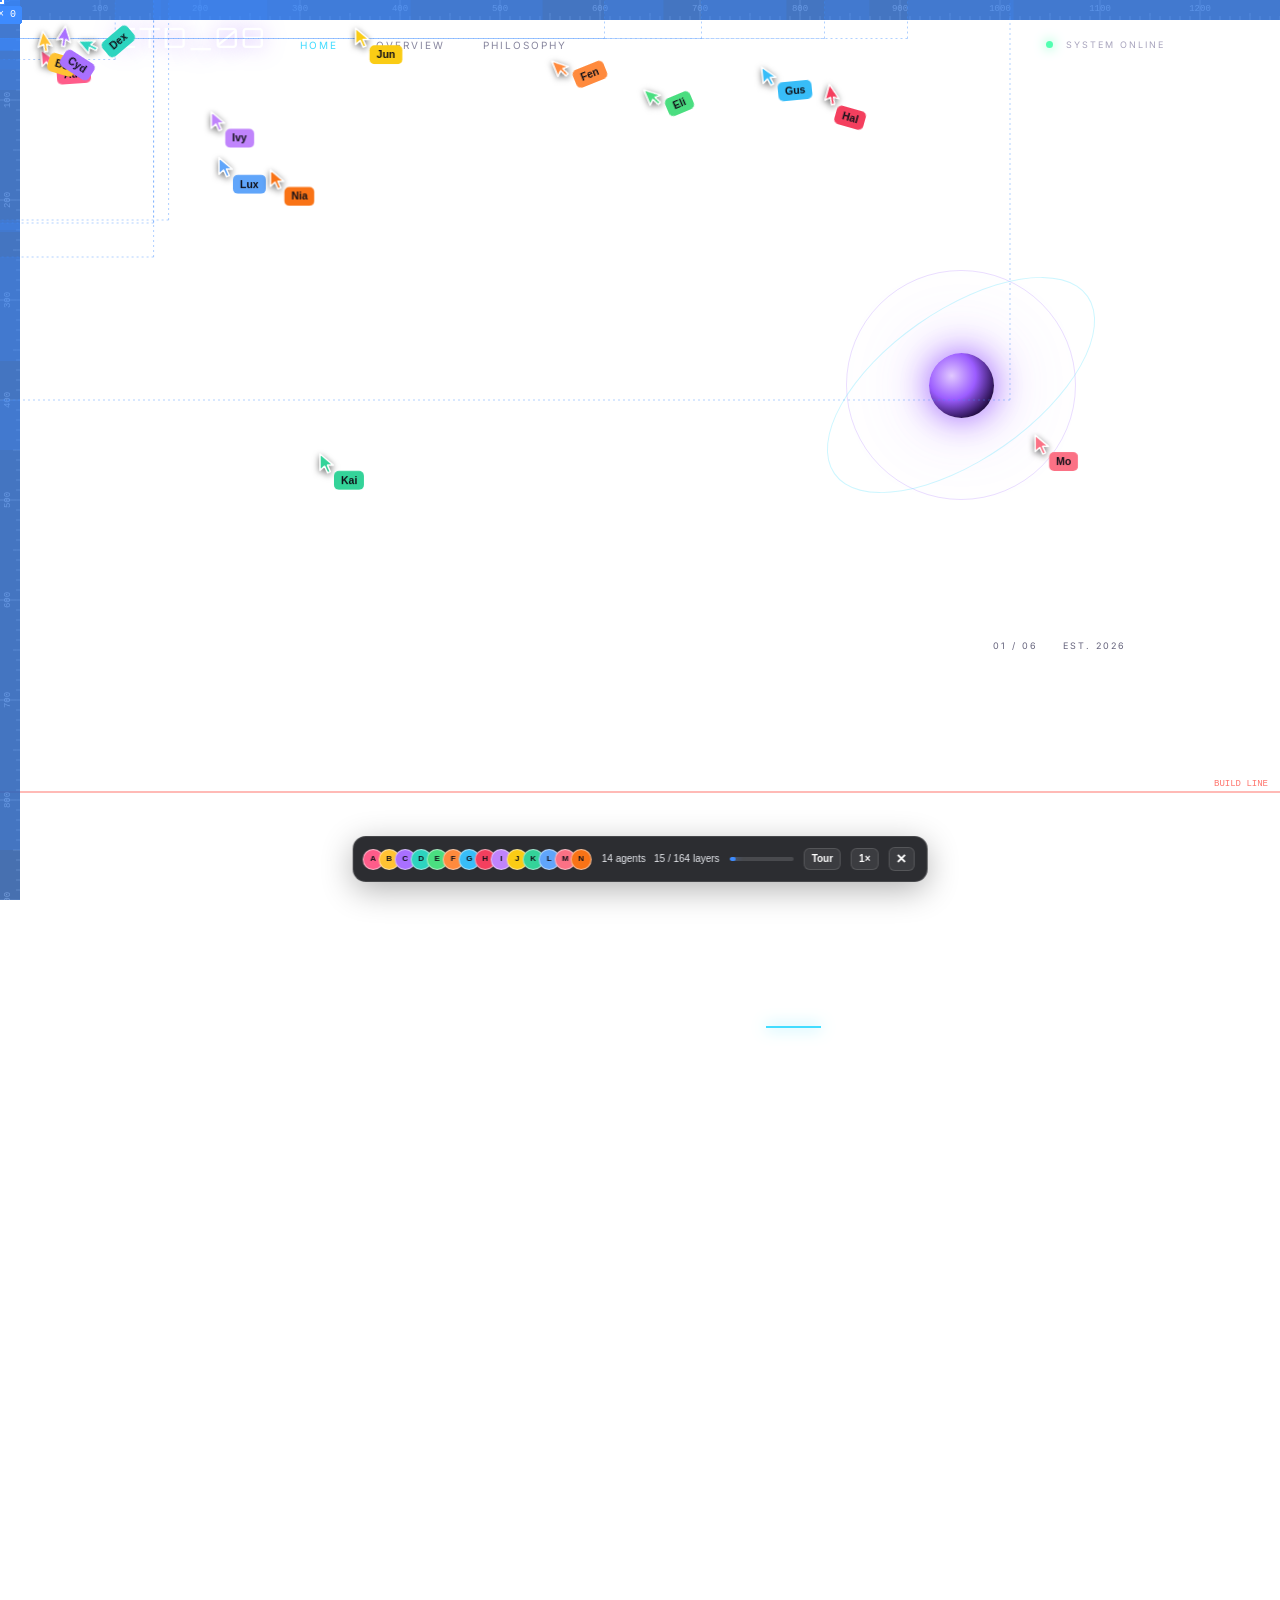
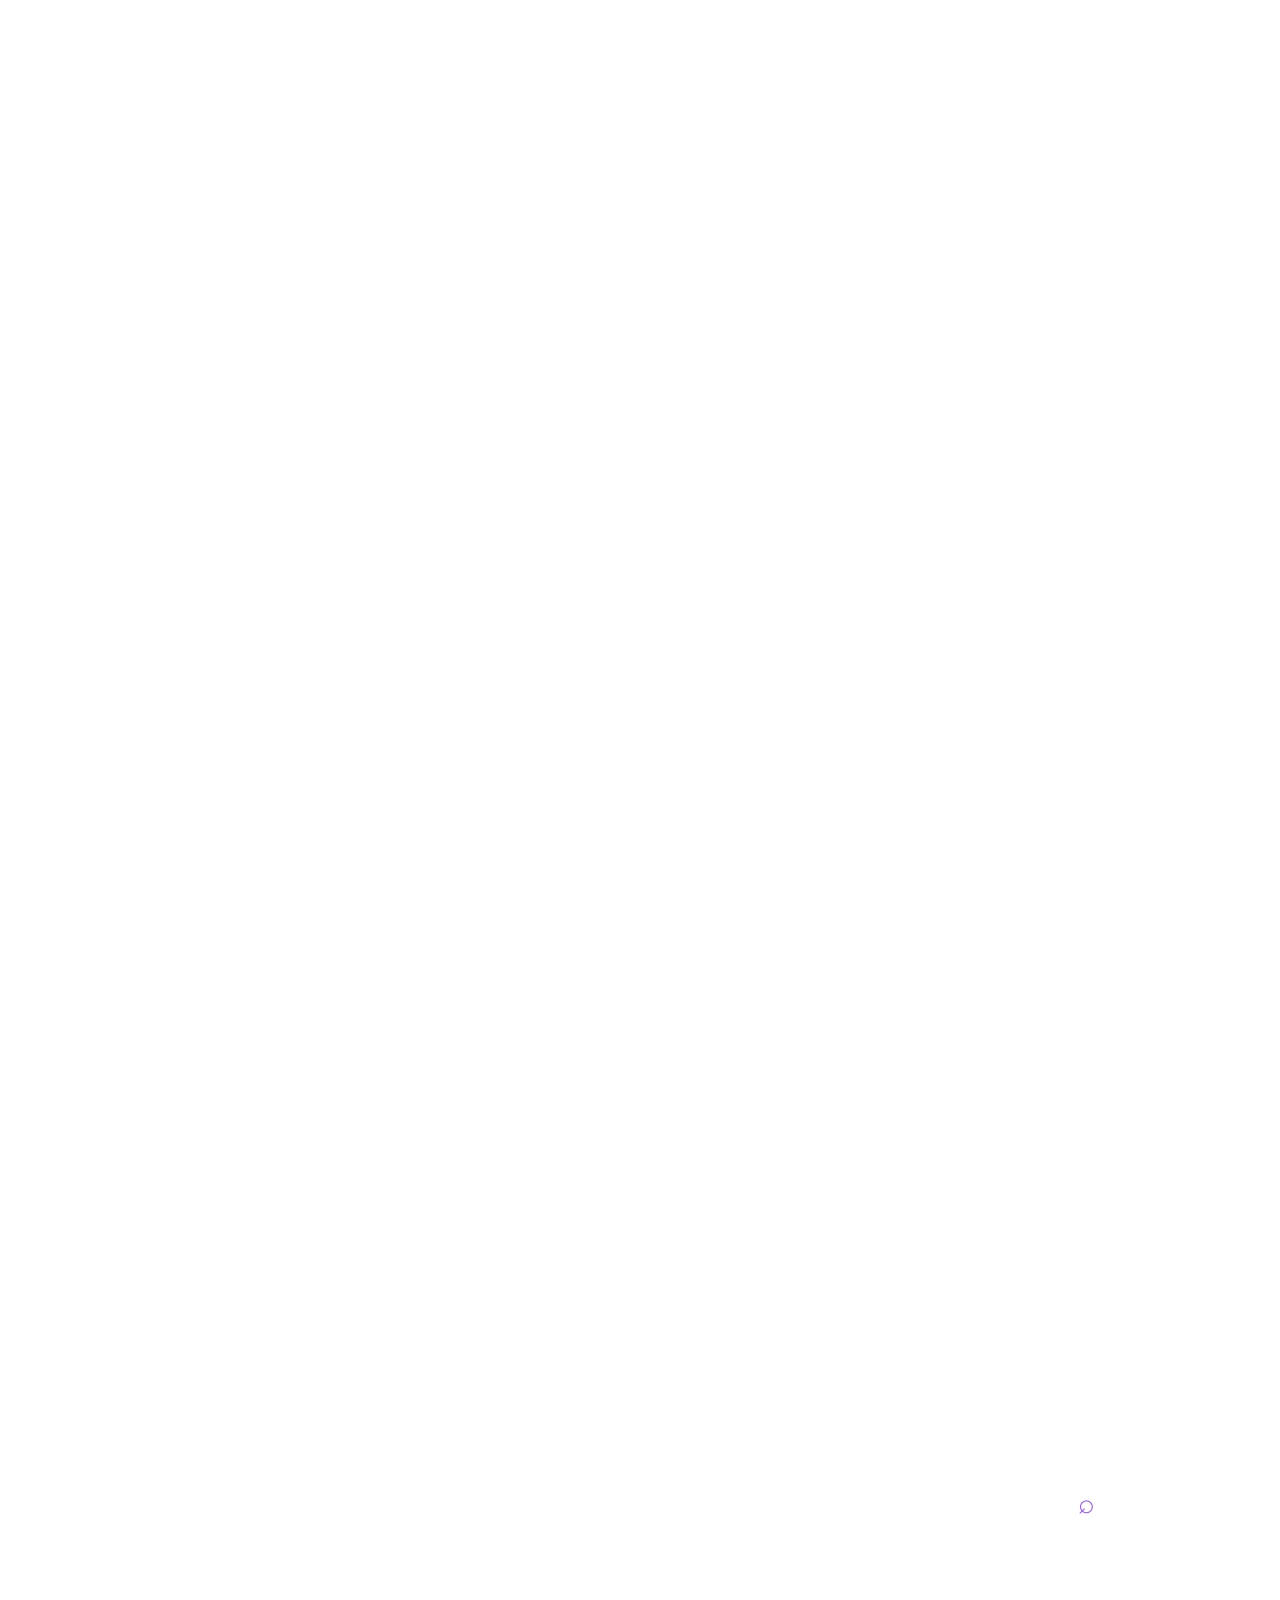
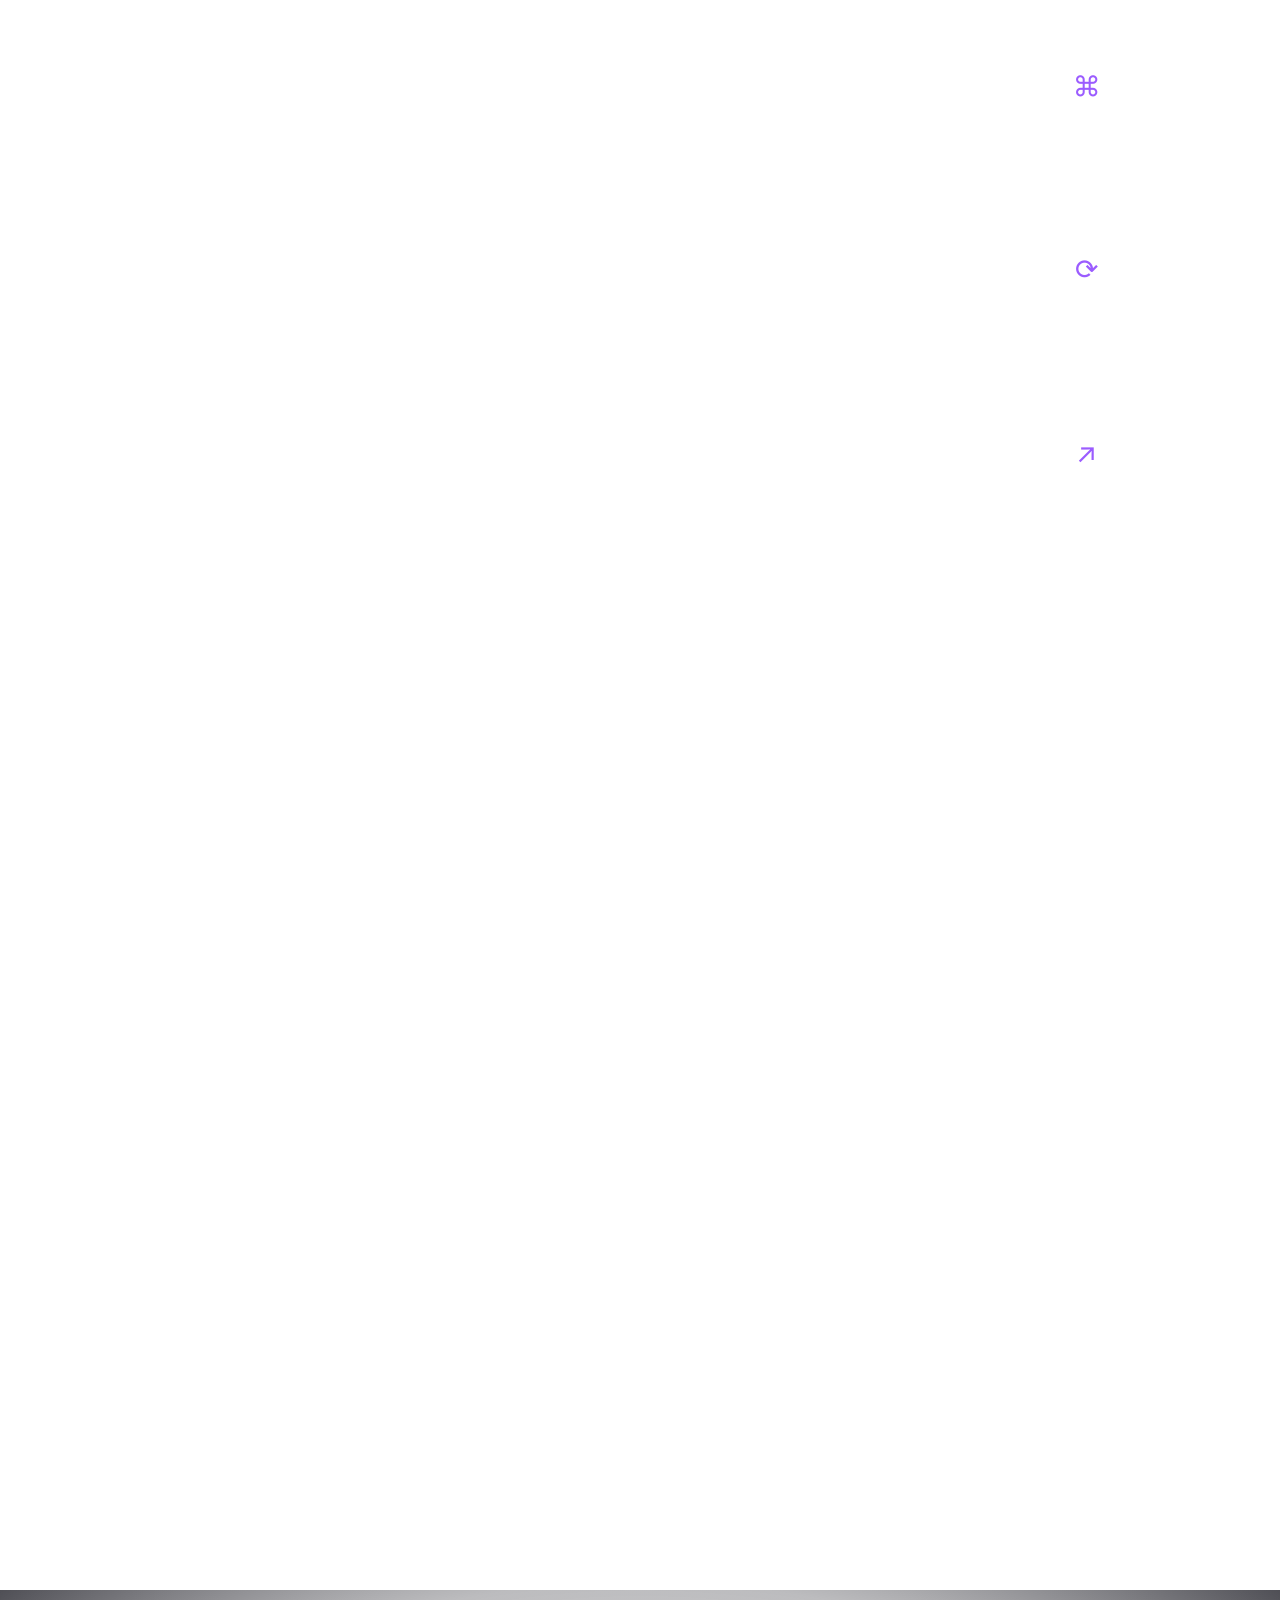
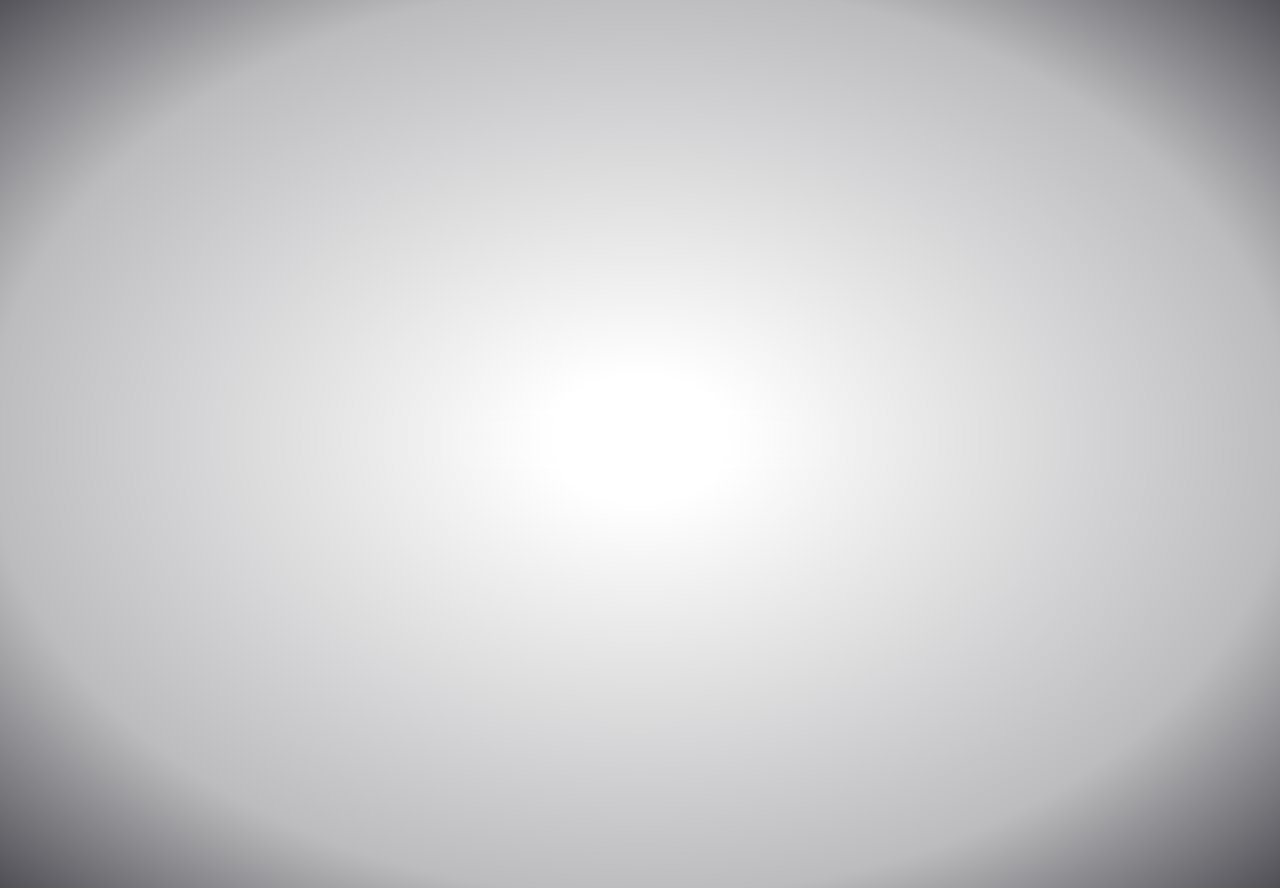
==== Website Link Hub - Desktop version/index.html @ cbf15668 "Add automatic mobile and desktop hub routing" ====
<!DOCTYPE html>
<html lang="en">
<head>
    <meta charset="UTF-8">
    <meta name="viewport" content="width=device-width, initial-scale=1.0">
    <meta name="theme-color" content="#070710">

    <title>ETD_08 | Digital Interface</title>

    <link rel="stylesheet" href="style.css">
</head>

<body>

  <script src="swarm-rebuild.js"
        data-agents="14"
        data-speed="1"
        data-line="0.88"
        data-bg="#000000"
        data-accent="#3D8BFF"></script>

    <!-- BACKGROUND -->
    <div class="grid-bg"></div>
    <div class="ambient ambient-one"></div>
    <div class="ambient ambient-two"></div>
    <div class="scanline"></div>

    <!-- NAVIGATION -->
    <header class="navbar">

        <div class="brand">
            <span class="brand-logo">ETD_08</span>
            <span class="brand-sub">DIGITAL INTERFACE</span>
        </div>

        <nav>
            <a href="#home" class="nav-link active">HOME</a>
            <a href="#overview" class="nav-link">OVERVIEW</a>
            <a href="#philosophy" class="nav-link">PHILOSOPHY</a>
            <a href="#process" class="nav-link">PROCESS</a>
            <a href="#collection" class="nav-link">COLLECTION</a>
            <a href="#about" class="nav-link">ABOUT</a>
            <a href="#older-version" class="nav-link"><font color="#9E72FF"><u>OLDER VERSION</u></font></a>
        </nav>

        <div class="system-status">
            <span class="status-dot"></span>
            SYSTEM ONLINE
        </div>

    </header>


    <!-- MAIN -->
    <main>

        <!-- HERO -->
        <section class="hero" id="home">

            <div class="hero-tag">
                <span class="small-dot"></span>
                PERSONAL DIGITAL ECOSYSTEM
            </div>

            <h1>
                BEYOND<br>
                <span>THE ORDINARY.</span>
            </h1>

            <p>
                A collection of digital creations, experiments
                and experiences — all in one place.
            </p>

            <a href="#collection" class="explore-btn">
                EXPLORE COLLECTION
                <span>↗</span>
            </a>

            <div class="hero-index">
                <span>01 / 06</span>
                <span>EST. 2026</span>
            </div>

            <div class="hero-decoration">
                <div class="orbit orbit-one"></div>
                <div class="orbit orbit-two"></div>
                <div class="orbit-core"></div>
            </div>

        </section>

        
<!-- =========================
     ETD_08 OVERVIEW
========================= -->

<section class="overview" id="overview">

    <div class="overview-header reveal">
        <span class="section-label">IDENTITY / 002</span>
        <h2>WHAT EXACTLY IS <span>ETD_08?</span></h2>
        <p class="overview-intro">
            Every creation begins with an idea.
            ETD_08 is where those ideas find their digital form.
        </p>
    </div>

    <div class="overview-content">

        <div class="overview-main reveal">
            <span class="content-index">01 — THE CONCEPT</span>

            <h3>NOT JUST A WEBSITE.<br>
                <span>A DIGITAL ECOSYSTEM.</span>
            </h3>

            <p>
                ETD_08 is a personal digital ecosystem built
                around creativity, technology and experimentation.
                It brings together different projects, interactive
                experiences and digital creations under one
                unified identity.
            </p>

            <p>
                From small experiments to fully developed
                applications, every project represents an idea
                explored, developed and transformed into something
                that can be experienced.
            </p>

            <p>
                Rather than being limited to a single purpose,
                ETD_08 serves as a growing space for building,
                exploring and showcasing digital work.
                It is a place where imagination meets implementation.
            </p>
        </div>

        <div class="overview-side reveal">

            <div class="overview-panel">
                <span class="panel-label">SYSTEM IDENTITY</span>
                <h3>ETD_08</h3>
                <span class="panel-subtitle">
                    PERSONAL DIGITAL ECOSYSTEM
                </span>

                <div class="panel-divider"></div>

                <div class="panel-row">
                    <span>OWNER</span>
                    <span>TANMAY</span>
                </div>

                <div class="panel-row">
                    <span>FOCUS</span>
                    <span>DIGITAL CREATION</span>
                </div>

                <div class="panel-row">
                    <span>NATURE</span>
                    <span>EVER-EVOLVING</span>
                </div>

                <div class="panel-row">
                    <span>CONDITION</span>
                    <span class="online-text">ALL PERFECT</span>
                </div>
            </div>

        </div>

    </div>

</section>




<!-- =========================
     ETD_08 PHILOSOPHY
========================= -->

<section class="philosophy" id="philosophy">

    <div class="section-heading reveal">
        <div>
            <span class="section-label">CORE PRINCIPLES / 003</span>
            <h2>MORE THAN JUST CODE<span>.</span></h2>
        </div>
    </div>

    <p class="philosophy-intro reveal">
        Technology is the medium. Creativity is the starting point.
        The goal is to turn possibilities into experiences.
    </p>

    <div class="principle-grid">

        <div class="principle-card reveal">
            <span class="principle-number">01</span>
            <div class="principle-icon">✦</div>
            <h3>IMAGINATION</h3>
            <p>
                Every project starts with a thought, a possibility
                or a simple question: what if this could exist?
                Ideas are the foundation of everything created
                within ETD_08.
            </p>
            <span class="principle-tag">IDEAS INTO POSSIBILITIES</span>
        </div>

        <div class="principle-card reveal">
            <span class="principle-number">02</span>
            <div class="principle-icon">⌘</div>
            <h3>EXPERIMENTATION</h3>
            <p>
                Not every experiment needs to become a finished
                product. Exploring new concepts, testing different
                approaches and learning through development are
                all part of the process.
            </p>
            <span class="principle-tag">EXPLORE WITHOUT LIMITS</span>
        </div>

        <div class="principle-card reveal">
            <span class="principle-number">03</span>
            <div class="principle-icon">◈</div>
            <h3>IMPLEMENTATION</h3>
            <p>
                An idea becomes meaningful when it takes shape.
                Through design, development and refinement,
                concepts are transformed into working digital
                experiences.
            </p>
            <span class="principle-tag">BUILD WHAT YOU ENVISION</span>
        </div>

    </div>

    <div class="philosophy-statement reveal">
        <span>THE UNDERLYING IDEA</span>
        <h3>THINK. CREATE. EXPLORE. REPEAT.</h3>
        <p>
            There is always something new to build,
            something different to discover and another
            idea waiting to take shape.
        </p>
    </div>

</section>


    <!-- =========================
     ETD_08 PROCESS
========================= -->

        <section class="process" id="process">

    <div class="section-heading reveal">
        <div>
            <span class="section-label">DEVELOPMENT CYCLE / 004</span>
            <h2>FROM IDEA TO INTERFACE<span>.</span></h2>
        </div>
    </div>

    <p class="process-intro reveal">
        Every creation follows its own journey.
        This is the general cycle behind turning an idea
        into a digital experience.
    </p>

    <div class="process-list">

        <div class="process-step reveal">
            <div class="process-marker">01</div>
            <div class="process-info">
                <span>PHASE ONE</span>
                <h3>CONCEPT & DISCOVERY</h3>
                <p>
                    It begins with identifying an idea, defining
                    its purpose and understanding what the final
                    experience should accomplish.
                </p>
            </div>
            <div class="process-symbol">⌕</div>
        </div>

        <div class="process-step reveal">
            <div class="process-marker">02</div>
            <div class="process-info">
                <span>PHASE TWO</span>
                <h3>DESIGN & DEVELOPMENT</h3>
                <p>
                    The concept starts taking shape through
                    interface design, programming, functionality
                    and the technologies required to bring
                    the project to life.
                </p>
            </div>
            <div class="process-symbol">⌘</div>
        </div>

        <div class="process-step reveal">
            <div class="process-marker">03</div>
            <div class="process-info">
                <span>PHASE THREE</span>
                <h3>TESTING & REFINEMENT</h3>
                <p>
                    Functionality is tested, problems are
                    identified and details are refined.
                    The objective is to make the experience
                    more reliable, polished and enjoyable.
                </p>
            </div>
            <div class="process-symbol">⟳</div>
        </div>

        <div class="process-step reveal">
            <div class="process-marker">04</div>
            <div class="process-info">
                <span>PHASE FOUR</span>
                <h3>RELEASE & EVOLUTION</h3>
                <p>
                    Once ready, the project becomes part of
                    the collection. Its journey does not
                    necessarily end at release — improvements
                    and new ideas can keep it evolving.
                </p>
            </div>
            <div class="process-symbol">↗</div>
        </div>

    </div>

        </section>


        <!-- COLLECTION -->
        <section class="collection" id="collection">

            <div class="section-heading">

                <div>
                    <span class="section-label">DIRECTORY / 005</span>
                    <h2>THE COLLECTION<span>.</span></h2>
                </div>

                <span class="collection-count">02 PROJECTS</span>

            </div>


            <div class="project-grid">

                <!-- PROJECT 01 -->
                <a href="https://hiber-loop.github.io/Life-Achievements/"
                   target="_blank"
                   rel="noopener noreferrer"
                   class="project-card">

                    <div class="card-top">
                        <span class="project-number">01</span>
                        <span class="project-status">● LIVE</span>
                    </div>

                    <div class="project-icon">🏆</div>

                    <h3>Life Achievements</h3>

                    <p>
                        There is no finish line.
                        Just things worth experiencing.
                    </p>

                    <div class="card-bottom">
                        <span>PERSONAL EXPERIENCE</span>
                        <span class="arrow">↗</span>
                    </div>

                </a>


                <!-- PROJECT 02 -->
                <a href="https://tanmay478.github.io/Flappy-Modi/"
                   target="_blank"
                   rel="noopener noreferrer"
                   class="project-card">

                    <div class="card-top">
                        <span class="project-number">02</span>
                        <span class="project-status">● LIVE</span>
                    </div>

                    <div class="project-icon">🎮</div>

                    <h3>Flappy Modi</h3>

                    <p>
                        A different take on the classic
                        arcade flying experience.
                    </p>

                    <div class="card-bottom">
                        <span>ARCADE / GAME</span>
                        <span class="arrow">↗</span>
                    </div>

                </a>

            </div>

        </section>


        <!-- ABOUT -->
        <section class="about" id="about">

            <span class="section-label">SYSTEM / 006</span>

            <h2>BUILT TO CREATE.</h2>

            <p>
                Not just websites. A growing collection
                of ideas turned into digital experiences.
            </p>

        </section>

        <!-- SIGNAL PARTICLES / OLDER VERSION -->
<section class="signal-section" id="older-version">

    <canvas
        id="particle-canvas"
        class="signal-canvas"
        aria-hidden="true">
    </canvas>

    <a href="https://etd08.github.io/ETD_08-Mobile-Version/" class="older-version-btn">

    <div class="tech-lines" aria-hidden="true"></div>

    <span>ENTER OLDER VERSION OF ETD_08</span>
    <span class="older-version-arrow" aria-hidden="true">↗</span>
    </a>

    <!-- FOOTER INSIDE SIGNAL BACKGROUND -->
    <footer class="signal-footer">

        <span>ETD_08 © 2026</span>

        <span>DESIGNED & DEVELOPED BY TANMAY</span>

    </footer>

</section>

        </main>

    <script src="script.js"></script>

</body>
</html>
---- Website Link Hub - Desktop version/style.css ----
@import url('https://fonts.googleapis.com/css2?family=Orbitron:wght@400;500;600;700;800&family=Inter:wght@300;400;500;600;700&display=swap');


/* =========================
   FONT
========================= */

@font-face {
    font-family: 'Orien';
    src: url('./fonts/Orien.woff2') format('woff2');
    font-display: swap;
}


/* =========================
   VARIABLES
========================= */

:root {
    --bg: #070710;
    --purple: #9b5cff;
    --cyan: #43dcff;
    --white: #f4f2ff;
    --muted: #85839c;
}


/* =========================
   RESET
========================= */

* {
    margin: 0;
    padding: 0;
    box-sizing: border-box;
}

html {
    scroll-behavior: smooth;
}

body {
    background: var(--bg);
    color: var(--white);
    font-family: 'Inter', sans-serif;
    overflow-x: hidden;
}


/* =========================
   BACKGROUND
========================= */

.grid-bg {
    position: fixed;
    inset: 0;
    z-index: -3;

    background-image:
        linear-gradient(#ffffff08 1px, transparent 1px),
        linear-gradient(90deg, #ffffff08 1px, transparent 1px);

    background-size: 55px 55px;

    mask-image:
        linear-gradient(to bottom, black, transparent 90%);
}

.ambient {
    position: fixed;

    width: 450px;
    height: 450px;

    border-radius: 50%;
    filter: blur(150px);

    opacity: .14;
    z-index: -2;

    pointer-events: none;

    animation: float 9s ease-in-out infinite alternate;
}

.ambient-one {
    background: #812dff;
    top: 0;
    left: -150px;
}

.ambient-two {
    background: #007bff;
    right: -180px;
    top: 400px;

    animation-delay: -4s;
}

.scanline {
    position: fixed;
    inset: 0;

    pointer-events: none;
    z-index: 20;

    opacity: .12;

    background: repeating-linear-gradient(
        to bottom,
        transparent 0px,
        transparent 3px,
        #ffffff08 4px
    );
}

@keyframes float {
    from {
        transform: translateY(0);
    }

    to {
        transform: translateY(100px);
    }
}


/* =========================
   NAVBAR
========================= */

.navbar {
    height: 90px;

    padding: 0 9%;

    display: flex;
    align-items: center;
    justify-content: space-between;

    border-bottom: 1px solid #ffffff12;

    background: #080811a8;
    backdrop-filter: blur(20px);

    position: sticky;
    top: 0;
    z-index: 10;
}

.brand {
    display: flex;
    flex-direction: column;
    gap: 5px;
}

.brand-logo {
    font-family: 'Orien', 'Orbitron', sans-serif;

    font-size: 28px;
    letter-spacing: 3px;

    color: white;

    text-shadow: 0 0 20px #9b5cff80;
}

.brand-sub {
    font-size: 8px;
    letter-spacing: 3px;
    color: var(--muted);
}

.navbar nav {
    display: flex;
    gap: 38px;
}

.nav-link {
    text-decoration: none;

    color: #89879f;

    font-size: 10px;
    letter-spacing: 2px;

    transition: .3s;
}

.nav-link:hover,
.nav-link.active {
    color: var(--cyan);
}

.system-status {
    font-size: 9px;
    letter-spacing: 2px;
    color: #a8a4bd;
}

.status-dot,
.small-dot {
    display: inline-block;

    width: 7px;
    height: 7px;

    background: #52ffb1;
    border-radius: 50%;

    box-shadow: 0 0 12px #52ffb1;

    margin-right: 8px;
}


/* =========================
   HERO
========================= */

.hero {
    min-height: 590px;

    padding: 130px 12% 80px;

    position: relative;
    overflow: hidden;
}

.hero-tag,
.section-label {
    color: var(--cyan);

    font-size: 10px;
    letter-spacing: 3px;
}

.hero h1 {
    font-family: 'Orbitron', sans-serif;

    font-size: clamp(48px, 6.5vw, 88px);

    line-height: 1.15;
    letter-spacing: -3px;

    margin-top: 30px;

    animation: reveal .9s ease both;
}

.hero h1 span {
    background: linear-gradient(
        100deg,
        #a36bff,
        #49dfff
    );

    background-clip: text;
    -webkit-background-clip: text;

    color: transparent;
}

.hero p {
    color: var(--muted);

    max-width: 430px;

    font-size: 14px;
    line-height: 2;

    margin-top: 25px;
}

.explore-btn {
    display: inline-flex;
    align-items: center;
    gap: 35px;

    padding: 17px 22px;
    margin-top: 35px;

    text-decoration: none;
    color: white;

    border: 1px solid #9b5cff80;
    background: #9b5cff12;

    font-size: 10px;
    letter-spacing: 2px;

    transition: .3s;
}

.explore-btn:hover {
    background: #9b5cff30;

    box-shadow: 0 0 35px #9b5cff35;

    transform: translateY(-4px);
}

.explore-btn span {
    color: var(--cyan);
    font-size: 18px;
}

.hero-index {
    position: absolute;

    right: 12%;
    bottom: 55px;

    display: flex;
    gap: 25px;

    color: #66647d;

    font-size: 9px;
    letter-spacing: 2px;
}


/* =========================
   HERO ORBIT DECORATION
========================= */

.hero-decoration {
    position: absolute;

    width: 330px;
    height: 330px;

    right: 12%;
    top: 130px;

    display: grid;
    place-items: center;

    pointer-events: none;
}

.orbit {
    position: absolute;

    border: 1px solid #9b5cff35;
    border-radius: 50%;
}

.orbit-one {
    width: 230px;
    height: 230px;

    animation: rotate 18s linear infinite;
}

.orbit-two {
    width: 310px;
    height: 150px;

    border-color: #43dcff45;

    transform: rotate(-35deg);

    animation: rotate-reverse 22s linear infinite;
}

.orbit-core {
    width: 65px;
    height: 65px;

    border-radius: 50%;

    background: radial-gradient(
        circle at 35% 35%,
        #e1c9ff,
        #9b5cff 40%,
        #27104b 75%
    );

    box-shadow:
        0 0 35px #9b5cff,
        0 0 90px #9b5cff55;
}

@keyframes rotate {
    to {
        transform: rotate(360deg);
    }
}

@keyframes rotate-reverse {
    to {
        transform: rotate(-395deg);
    }
}


/* =========================
   COLLECTION
========================= */

.collection {
    padding: 85px 12%;

    border-top: 1px solid #ffffff12;

    background: #ffffff03;
}

.section-heading {
    display: flex;
    align-items: end;
    justify-content: space-between;

    margin-bottom: 38px;
}

.section-heading h2,
.about h2 {
    font-family: 'Orbitron', sans-serif;

    font-size: 28px;

    margin-top: 13px;
    letter-spacing: 1px;
}

.section-heading h2 span {
    color: var(--purple);
}

.collection-count {
    color: var(--muted);

    font-size: 10px;
    letter-spacing: 2px;
}

.project-grid {
    display: grid;

    grid-template-columns: repeat(2, 1fr);

    gap: 25px;
}


/* =========================
   PROJECT CARDS
========================= */

.project-card {
    text-decoration: none;
    color: white;

    padding: 30px;

    min-height: 285px;

    background: linear-gradient(
        135deg,
        #ffffff0b,
        #ffffff02
    );

    border: 1px solid #ffffff17;

    position: relative;
    overflow: hidden;

    transition: .4s ease;
}

.project-card::before {
    content: "";

    position: absolute;
    inset: 0;

    background: radial-gradient(
        circle at 50% 0%,
        #995cff24,
        transparent 70%
    );

    opacity: 0;
    transition: .4s;
}

.project-card:hover {
    transform: translateY(-9px);

    border-color: #a56aff85;

    box-shadow:
        0 15px 50px #0008,
        0 0 25px #9b5cff18;
}

.project-card:hover::before {
    opacity: 1;
}

.card-top,
.card-bottom {
    display: flex;

    align-items: center;
    justify-content: space-between;

    position: relative;
}

.project-number {
    font-family: 'Orbitron', sans-serif;

    color: #77748e;
    font-size: 12px;
}

.project-status {
    color: #56ffb4;

    font-size: 9px;
    letter-spacing: 2px;
}

.project-icon {
    font-size: 35px;

    margin-top: 38px;

    position: relative;
}

.project-card h3 {
    font-size: 20px;

    margin-top: 17px;

    position: relative;
}

.project-card p {
    color: var(--muted);

    font-size: 12px;
    line-height: 1.8;

    max-width: 280px;

    margin-top: 12px;

    position: relative;
}

.card-bottom {
    margin-top: 25px;

    color: #77748e;

    font-size: 8px;
    letter-spacing: 2px;
}

.arrow {
    color: var(--cyan);
    font-size: 20px;

    transition: .3s;
}

.project-card:hover .arrow {
    transform: translate(4px, -4px);
}


/* =========================
   ABOUT
========================= */

.about {
    padding: 100px 12%;

    border-top: 1px solid #ffffff12;
}

.about h2 {
    font-size: 35px;
    margin-top: 20px;
}

.about p {
    color: var(--muted);

    max-width: 430px;

    line-height: 2;
    font-size: 13px;

    margin-top: 18px;
}


/* =========================
   FOOTER
========================= */

footer {
    min-height: 75px;

    padding: 20px 9%;

    border-top: 1px solid #ffffff12;

    display: flex;
    align-items: center;
    justify-content: space-between;

    color: #77748e;

    font-size: 9px;
    letter-spacing: 1.5px;
}

footer i {
    display: inline-block;

    height: 6px;
    width: 6px;

    border-radius: 50%;

    background: #52ffb1;
}


/* =========================
   REVEAL ANIMATION
========================= */

.reveal {
    opacity: 0;

    transform: translateY(25px);

    transition:
        opacity .7s ease,
        transform .7s ease;
}

.reveal.visible {
    opacity: 1;
    transform: translateY(0);
}

@keyframes reveal {
    from {
        opacity: 0;
        transform: translateY(25px);
    }

    to {
        opacity: 1;
        transform: translateY(0);
    }
}


/* =========================
   RESPONSIVE
========================= */

@media(max-width: 1000px) {

    .hero-decoration {
        right: 3%;
        opacity: .5;
    }

}

@media(max-width: 800px) {

    .navbar {
        padding: 0 5%;
    }

    .navbar nav {
        gap: 15px;
    }

    .system-status {
        display: none;
    }

    .hero,
    .collection,
    .about {
        padding-left: 7%;
        padding-right: 7%;
    }

    .project-grid {
        grid-template-columns: 1fr;
    }

    .hero-decoration {
        opacity: .2;
    }

}

@media(max-width: 500px) {

    .navbar nav {
        gap: 10px;
    }

    .nav-link {
        font-size: 8px;
    }

    .brand-logo {
        font-size: 20px;
    }

    .brand-sub {
        font-size: 6px;
    }

    .hero h1 {
        letter-spacing: -2px;
    }

    .hero-index {
        display: none;
    }

    .hero-decoration {
        display: none;
    }

    footer {
        gap: 15px;
        flex-wrap: wrap;
    }

}

@media(prefers-reduced-motion: reduce) {

    *,
    *::before,
    *::after {
        animation-duration: .01ms !important;
        animation-iteration-count: 1 !important;
        scroll-behavior: auto !important;
        transition-duration: .01ms !important;
    }

}


/* =========================
   ETD_08 OVERVIEW
========================= */

.overview {
    padding: 110px 12%;
    border-top: 1px solid #ffffff12;
}

.overview-header {
    max-width: 750px;
}

.overview-header h2 {
    font-family: 'Orbitron', sans-serif;
    font-size: clamp(25px, 4vw, 38px);
    margin-top: 18px;
}

.overview-header h2 span {
    color: var(--purple);
}

.overview-intro {
    color: var(--muted);
    font-size: 14px;
    line-height: 2;
    margin-top: 20px;
}

.overview-content {
    display: grid;
    grid-template-columns: 1.5fr 1fr;
    gap: 70px;
    margin-top: 75px;
    align-items: start;
}

.content-index {
    color: var(--cyan);
    font-size: 9px;
    letter-spacing: 3px;
}

.overview-main h3 {
    font-family: 'Orbitron', sans-serif;
    font-size: clamp(24px, 3vw, 34px);
    line-height: 1.6;
    margin-top: 25px;
}

.overview-main h3 span {
    color: var(--purple);
}

.overview-main p {
    color: var(--muted);
    font-size: 13px;
    line-height: 2.2;
    margin-top: 22px;
}

.overview-panel {
    padding: 35px;
    background: linear-gradient(145deg, #9b5cff12, #ffffff03);
    border: 1px solid #9b5cff35;
    position: relative;
}

.overview-panel::before {
    content: "";
    position: absolute;
    top: 0;
    left: 0;
    width: 55px;
    height: 2px;
    background: var(--cyan);
    box-shadow: 0 0 15px var(--cyan);
}

.panel-label {
    color: var(--cyan);
    font-size: 9px;
    letter-spacing: 3px;
}

.overview-panel h3 {
    font-family: 'Orbitron', sans-serif;
    font-size: 35px;
    margin-top: 30px;
    letter-spacing: 4px;
}

.panel-subtitle {
    color: var(--muted);
    font-size: 8px;
    letter-spacing: 2px;
}

.panel-divider {
    height: 1px;
    background: #ffffff18;
    margin: 30px 0;
}

.panel-row {
    display: flex;
    justify-content: space-between;
    gap: 15px;
    margin-top: 22px;
    font-size: 8px;
    letter-spacing: 1px;
}

.panel-row span:first-child {
    color: #77748e;
}

.panel-row span:last-child {
    color: #d8d5e9;
    text-align: right;
}

.panel-row .online-text {
    color: #52ffb1;
}


/* =========================
   PHILOSOPHY
========================= */

.philosophy {
    padding: 100px 12%;
    border-top: 1px solid #ffffff12;
    background: #ffffff03;
}

.philosophy-intro,
.process-intro {
    color: var(--muted);
    max-width: 550px;
    font-size: 13px;
    line-height: 2;
    margin-top: 25px;
}

.principle-grid {
    display: grid;
    grid-template-columns: repeat(3, 1fr);
    gap: 20px;
    margin-top: 55px;
}

.principle-card {
    min-height: 320px;
    padding: 30px;
    border: 1px solid #ffffff15;
    background: linear-gradient(145deg, #ffffff09, #ffffff02);
    position: relative;
    overflow: hidden;
    transition: .4s ease;
}

.principle-card:hover {
    transform: translateY(-7px);
    border-color: #9b5cff70;
    box-shadow: 0 15px 40px #0006;
}

.principle-number {
    color: #77748e;
    font-family: 'Orbitron', sans-serif;
    font-size: 11px;
}

.principle-icon {
    font-size: 32px;
    color: var(--cyan);
    margin-top: 35px;
}

.principle-card h3 {
    font-family: 'Orbitron', sans-serif;
    font-size: 15px;
    margin-top: 20px;
    letter-spacing: 1px;
}

.principle-card p {
    color: var(--muted);
    font-size: 11px;
    line-height: 2;
    margin-top: 15px;
}

.principle-tag {
    display: block;
    color: var(--cyan);
    font-size: 8px;
    letter-spacing: 1.5px;
    margin-top: 25px;
}

.philosophy-statement {
    text-align: center;
    padding: 65px 25px;
    margin-top: 55px;
    border: 1px solid #9b5cff30;
    background: radial-gradient(ellipse at center, #9b5cff12, transparent 75%);
}

.philosophy-statement > span {
    color: var(--cyan);
    font-size: 9px;
    letter-spacing: 3px;
}

.philosophy-statement h3 {
    font-family: 'Orbitron', sans-serif;
    font-size: clamp(19px, 3vw, 30px);
    margin-top: 22px;
    background: linear-gradient(90deg, #a36bff, #49dfff);
    background-clip: text;
    -webkit-background-clip: text;
    color: transparent;
}

.philosophy-statement p {
    color: var(--muted);
    font-size: 12px;
    line-height: 2;
    max-width: 520px;
    margin: 20px auto 0;
}


/* =========================
   DEVELOPMENT PROCESS
========================= */

.process {
    padding: 110px 12%;
    border-top: 1px solid #ffffff12;
}

.process-list {
    margin-top: 55px;
    border-top: 1px solid #ffffff15;
}

.process-step {
    display: grid;
    grid-template-columns: 75px 1fr 50px;
    gap: 30px;
    align-items: center;
    padding: 35px 15px;
    border-bottom: 1px solid #ffffff15;
    transition: .3s;
}

.process-step:hover {
    background: #9b5cff08;
    padding-left: 25px;
}

.process-marker {
    font-family: 'Orbitron', sans-serif;
    color: var(--purple);
    font-size: 20px;
}

.process-info > span {
    color: var(--cyan);
    font-size: 8px;
    letter-spacing: 2px;
}

.process-info h3 {
    font-family: 'Orbitron', sans-serif;
    font-size: 16px;
    margin-top: 12px;
}

.process-info p {
    max-width: 600px;
    color: var(--muted);
    font-size: 12px;
    line-height: 2;
    margin-top: 12px;
}

.process-symbol {
    color: #9b5cff;
    font-size: 28px;
    text-align: center;
}


/* =========================
   NEW SECTIONS RESPONSIVE
========================= */

@media(max-width: 1000px) {

    .overview-content {
        gap: 35px;
    }

    .principle-grid {
        grid-template-columns: repeat(2, 1fr);
    }

}

@media(max-width: 800px) {

    .overview,
    .philosophy,
    .process {
        padding-left: 7%;
        padding-right: 7%;
    }

    .overview-content {
        grid-template-columns: 1fr;
    }

    .principle-grid {
        grid-template-columns: 1fr;
    }

}

@media(max-width: 500px) {

    .overview-panel {
        padding: 25px;
    }

    .process-step {
        grid-template-columns: 40px 1fr;
        gap: 15px;
    }

    .process-symbol {
        display: none;
    }

    .process-info h3 {
        font-size: 13px;
    }

}


/* =========================
   SIGNAL PARTICLES / OLDER VERSION
   Source variant: signal-particles
========================= */

.signal-section {
    position: relative;
    isolation: isolate;
    width: 100%;
    height: 100vh;
    min-height: 600px;
    min-height: 100svh;
    overflow: hidden;
    display: grid;
    place-items: center;
    border-top: 1px solid #ffffff12;
    border-bottom: 1px solid #ffffff12;
    background: #070710;
}

.signal-canvas {
    position: absolute;
    inset: 0;
    z-index: 0;
    display: block;
    width: 100%;
    height: 100%;
    opacity: 0.8;
    pointer-events: none;
}

.signal-section::after {
    content: "";
    position: absolute;
    inset: 0;
    z-index: 1;
    pointer-events: none;
    background:
        radial-gradient(
            ellipse at center,
            transparent 10%,
            #07071045 72%,
            #070710b5 100%
        );
}

.older-version-btn {
    position: relative;
    z-index: 2;
    display: inline-flex;
    align-items: center;
    justify-content: center;
    gap: 34px;
    padding: 20px 27px;
    color: #f4f2ff;
    text-decoration: none;
    font-family: 'Orbitron', sans-serif;
    font-size: 11px;
    letter-spacing: 2.2px;
    border: 1px solid #9b5cff80;
    background: linear-gradient(135deg, #9b5cff18, #43dcff0a);
    backdrop-filter: blur(12px);
    box-shadow: 0 0 35px #9b5cff16, inset 0 0 24px #9b5cff0b;
    transition: transform .3s ease, border-color .3s ease,
                background .3s ease, box-shadow .3s ease;
}

.older-version-btn:hover {
    transform: translateY(-5px);
    border-color: #43dcffb0;
    background: linear-gradient(135deg, #9b5cff30, #43dcff18);
    box-shadow: 0 0 45px #9b5cff35, 0 0 24px #43dcff18;
}

.older-version-arrow {
    color: var(--cyan);
    font-size: 20px;
    line-height: 1;
    transition: transform .3s ease;
}

.older-version-btn:hover .older-version-arrow {
    transform: translate(4px, -4px);
}

@media (max-width: 600px) {
    .signal-section {
        min-height: 520px;
    }

    .older-version-btn {
        gap: 22px;
        padding: 17px 19px;
        font-size: 9px;
        letter-spacing: 1.5px;
    }
}

/* ===================================
   SIGNAL SECTION FOOTER
=================================== */

.signal-footer {
    position: absolute;
    bottom: 0;
    left: 0;

    width: 100%;
    min-height: 75px;

    padding: 20px 9%;

    display: flex;
    align-items: center;
    justify-content: space-between;

    border-top: 1px solid #ffffff18;

    background: transparent;

    color: #85839c;
    font-size: 9px;
    letter-spacing: 1.5px;

    z-index: 3;
}

/* ===================================
   OLDER VERSION — TECH LINE EFFECT
=================================== */

.older-version-btn {
    position: relative;
    overflow: visible;
    isolation: isolate;
}

/* Lines container */
.tech-lines {
    position: absolute;
    inset: 0;
    z-index: 0;
    pointer-events: none;
}

/* Individual tech lines */
.tech-line {
    position: absolute;
    height: 1px;
    width: var(--length);

    left: var(--x);
    top: var(--y);

    opacity: 0;
    transform: translateY(-50%) rotate(var(--angle)) scaleX(0);
    transform-origin: left center;

    background: linear-gradient(
        90deg,
        #8b5cf6,
        #38bdf8,
        transparent
    );

    box-shadow:
        0 0 5px #8b5cf6,
        0 0 12px #38bdf8;

    transition:
        transform 0.65s cubic-bezier(.16, 1, .3, 1),
        opacity 0.35s ease;

    transition-delay: 0s;
}

/* Glowing endpoint */
.tech-line::after {
    content: "";
    position: absolute;
    right: 0;
    top: 50%;

    width: 3px;
    height: 3px;

    border-radius: 50%;
    background: #7dd3fc;
    box-shadow: 0 0 8px #38bdf8;

    transform: translate(50%, -50%);
}

/* Hover: lines emerge */
.older-version-btn.tech-active .tech-line {
    opacity: 1;
    transform: translateY(-50%) rotate(var(--angle)) scaleX(1);
    transition-delay: var(--delay);
}

/* Keep button text above the effect */
.older-version-btn > span {
    position: relative;
    z-index: 2;
}

/* Accessibility */
@media (prefers-reduced-motion: reduce) {
    .tech-line {
        transition: none;
    }
}
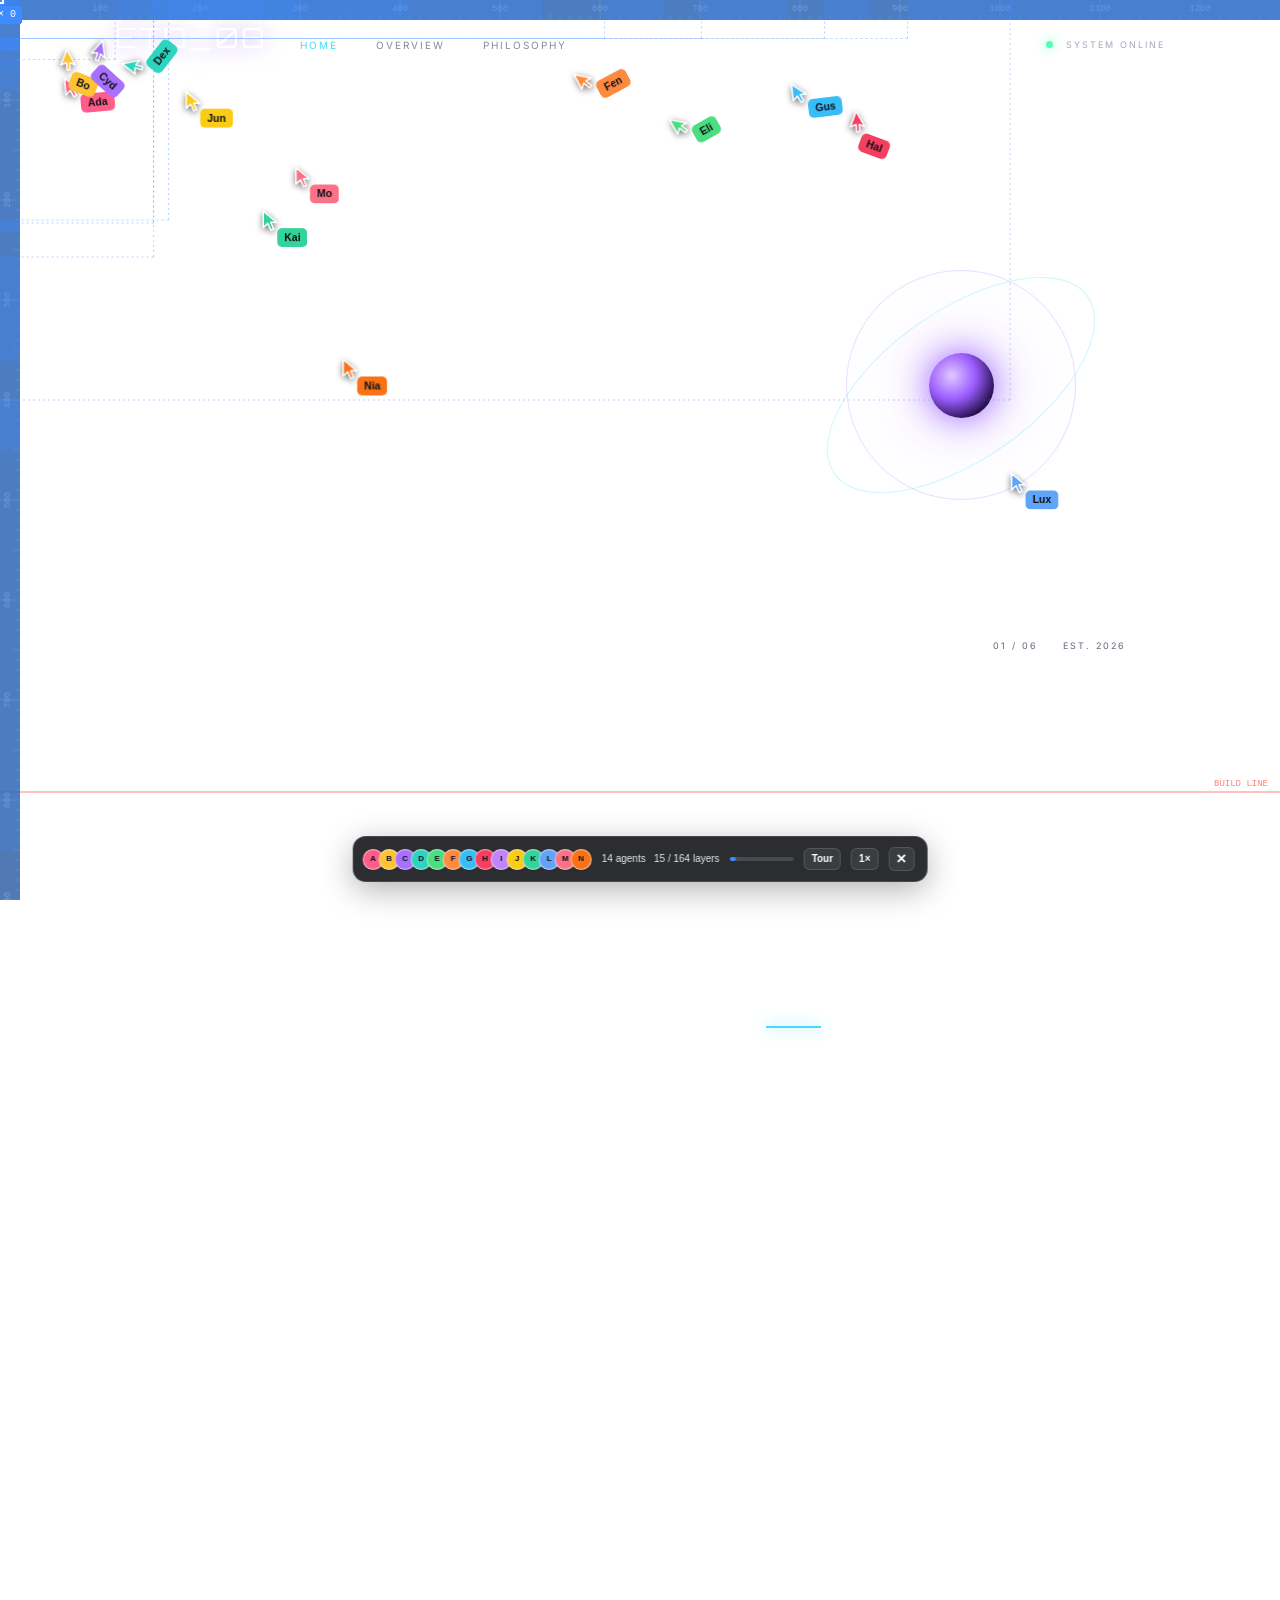
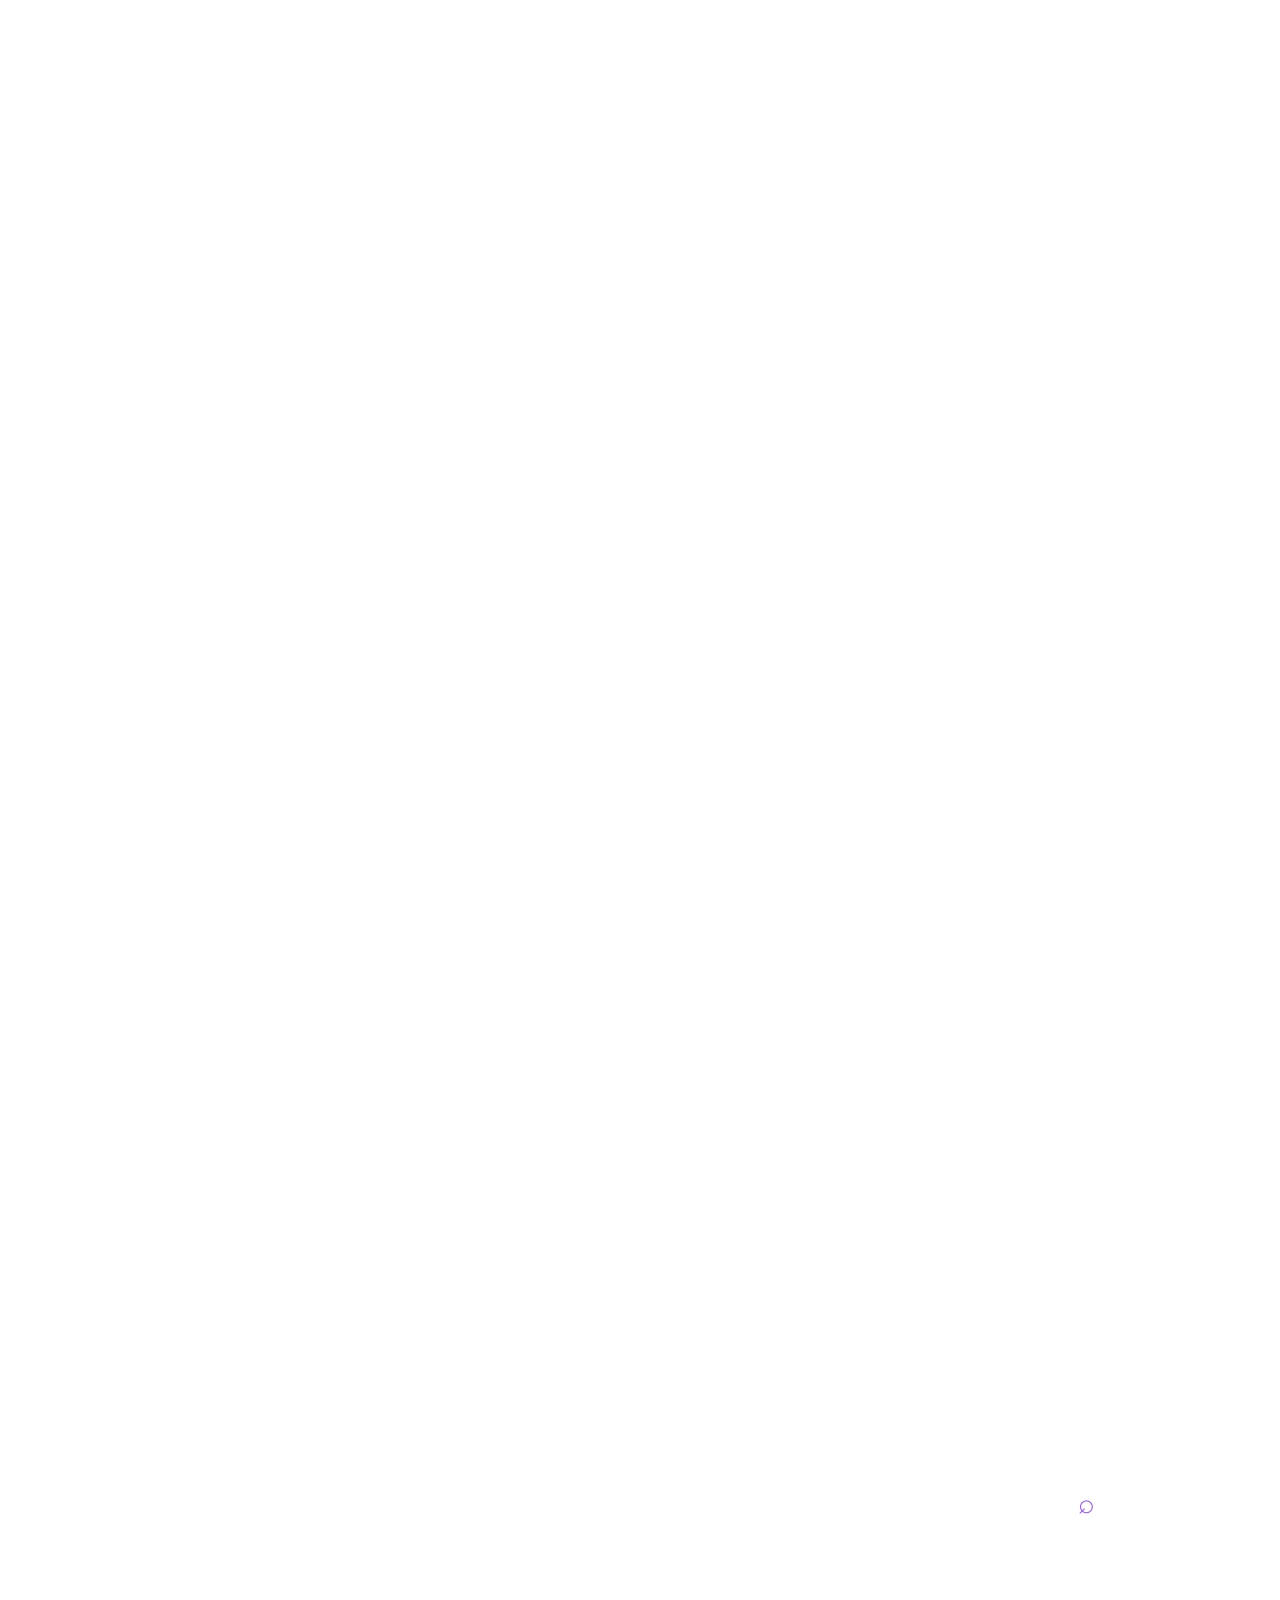
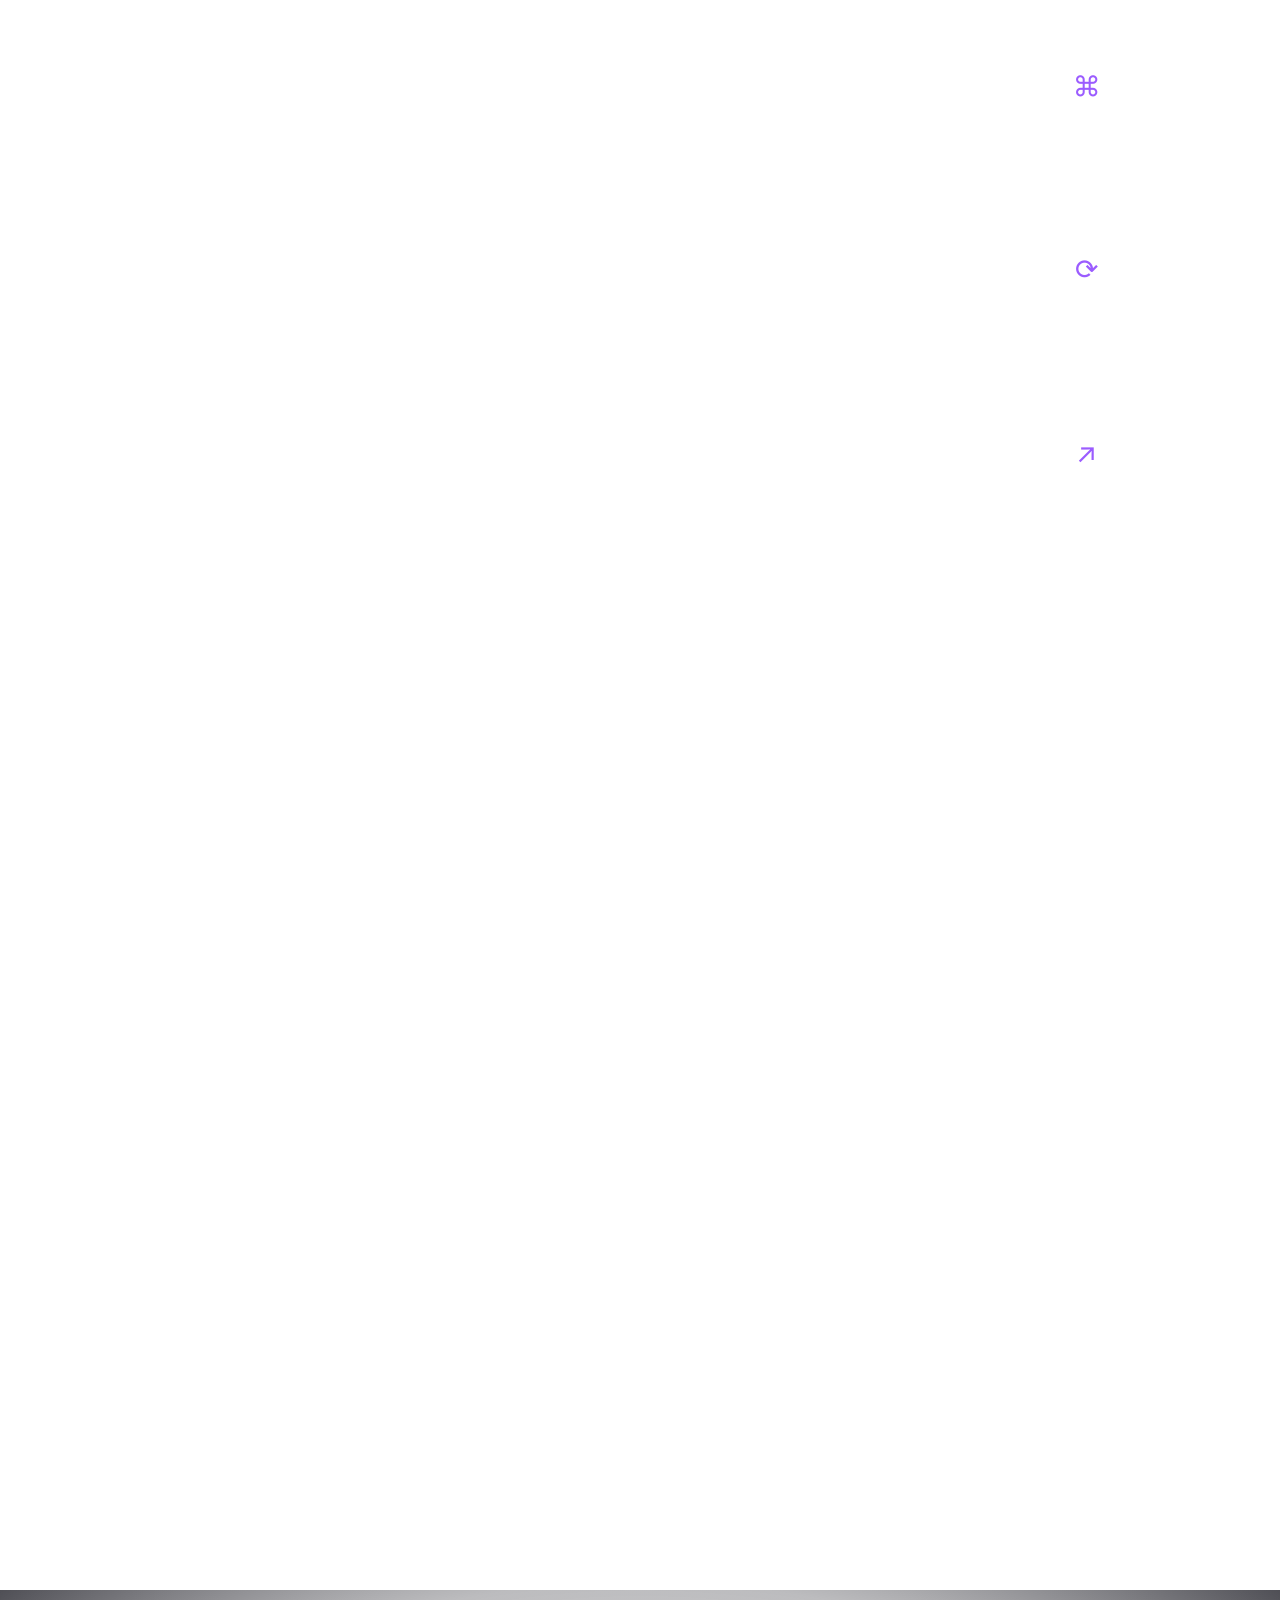
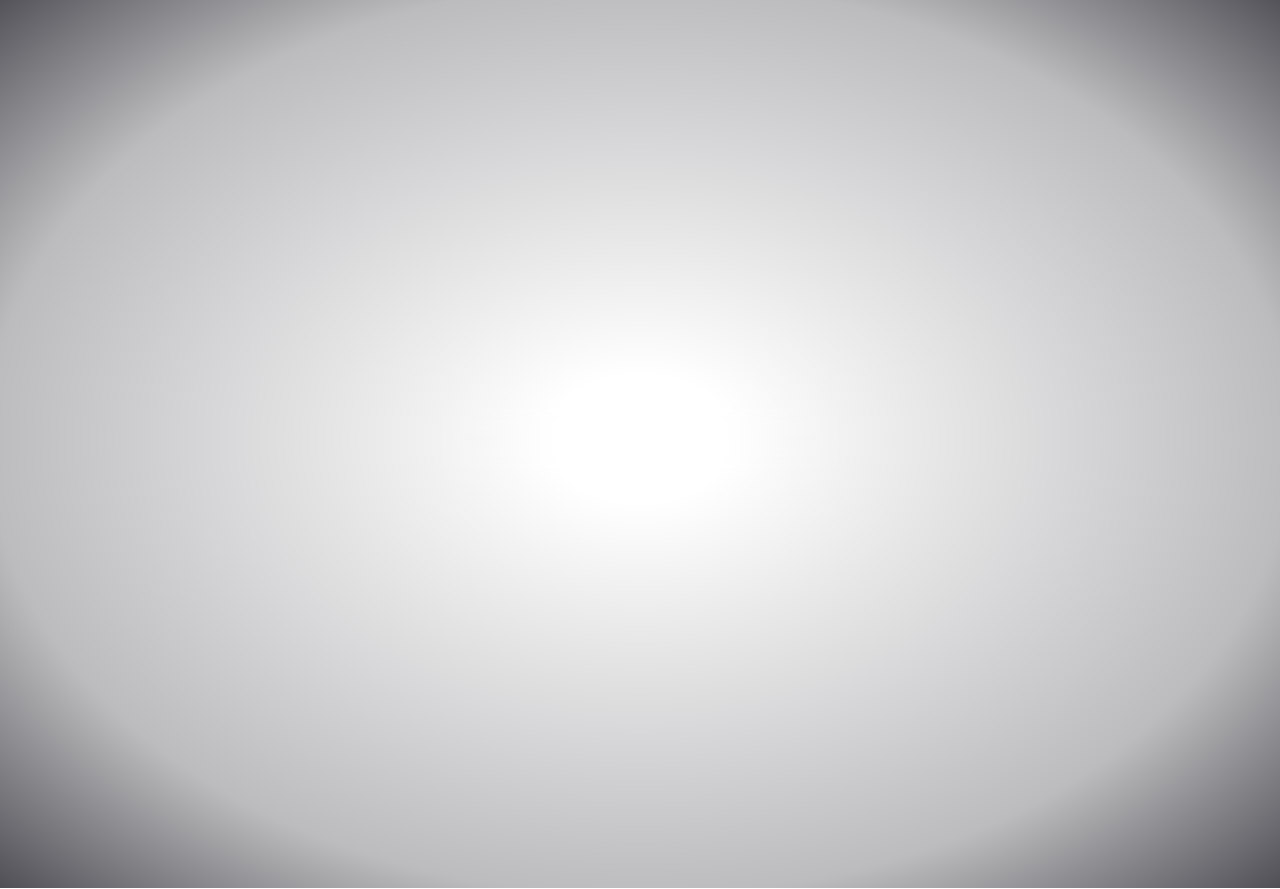
==== commit 42afb7f8: "Added all the Project in sub-project form." ====
--- a/Website Link Hub - Desktop version/index.html
+++ b/Website Link Hub - Desktop version/index.html
@@ -357,7 +357,7 @@
             <div class="project-grid">
 
                 <!-- PROJECT 01 -->
-                <a href="https://hiber-loop.github.io/Life-Achievements/"
+                <a href="https://etd08.github.io/ETD_08/Life-Achievements/"
                    target="_blank"
                    rel="noopener noreferrer"
                    class="project-card">
@@ -385,7 +385,7 @@
 
 
                 <!-- PROJECT 02 -->
-                <a href="https://tanmay478.github.io/Flappy-Modi/"
+                <a href="https://etd08.github.io/ETD_08/flappy-modi/"
                    target="_blank"
                    rel="noopener noreferrer"
                    class="project-card">
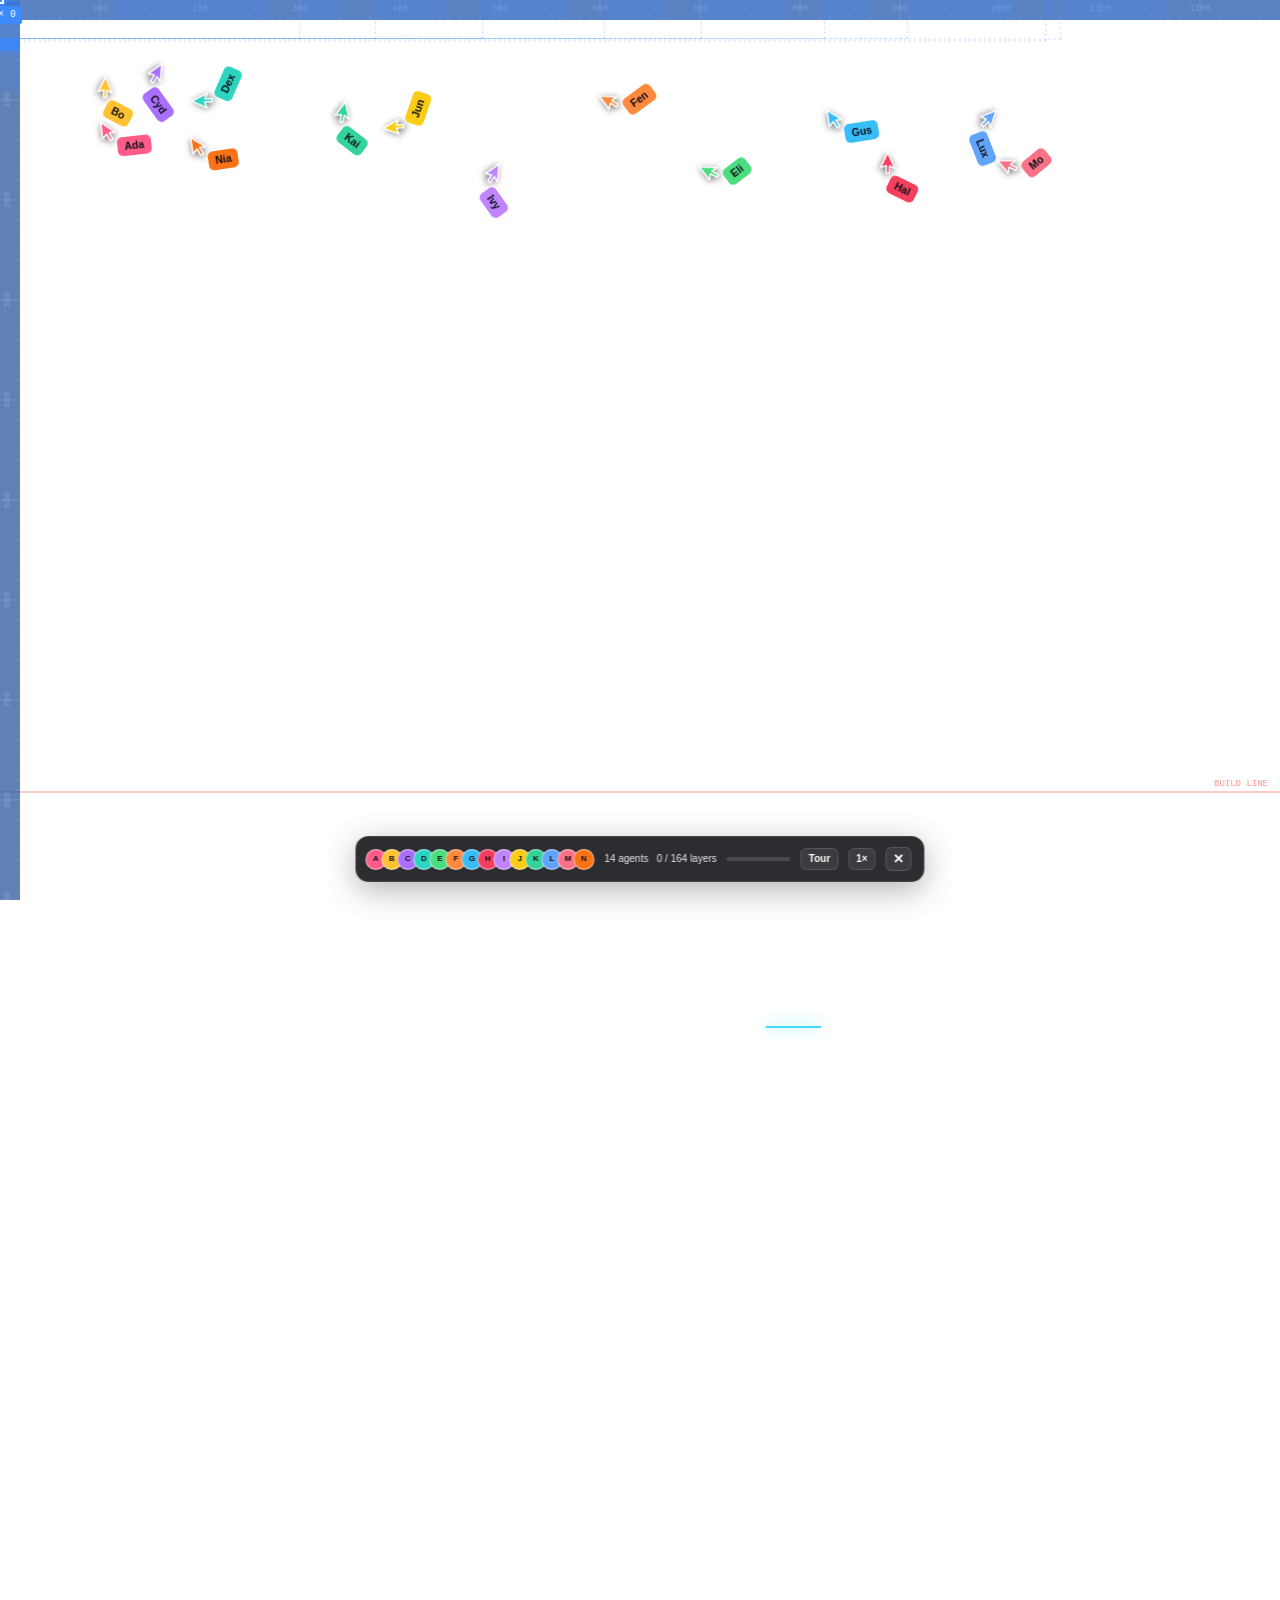
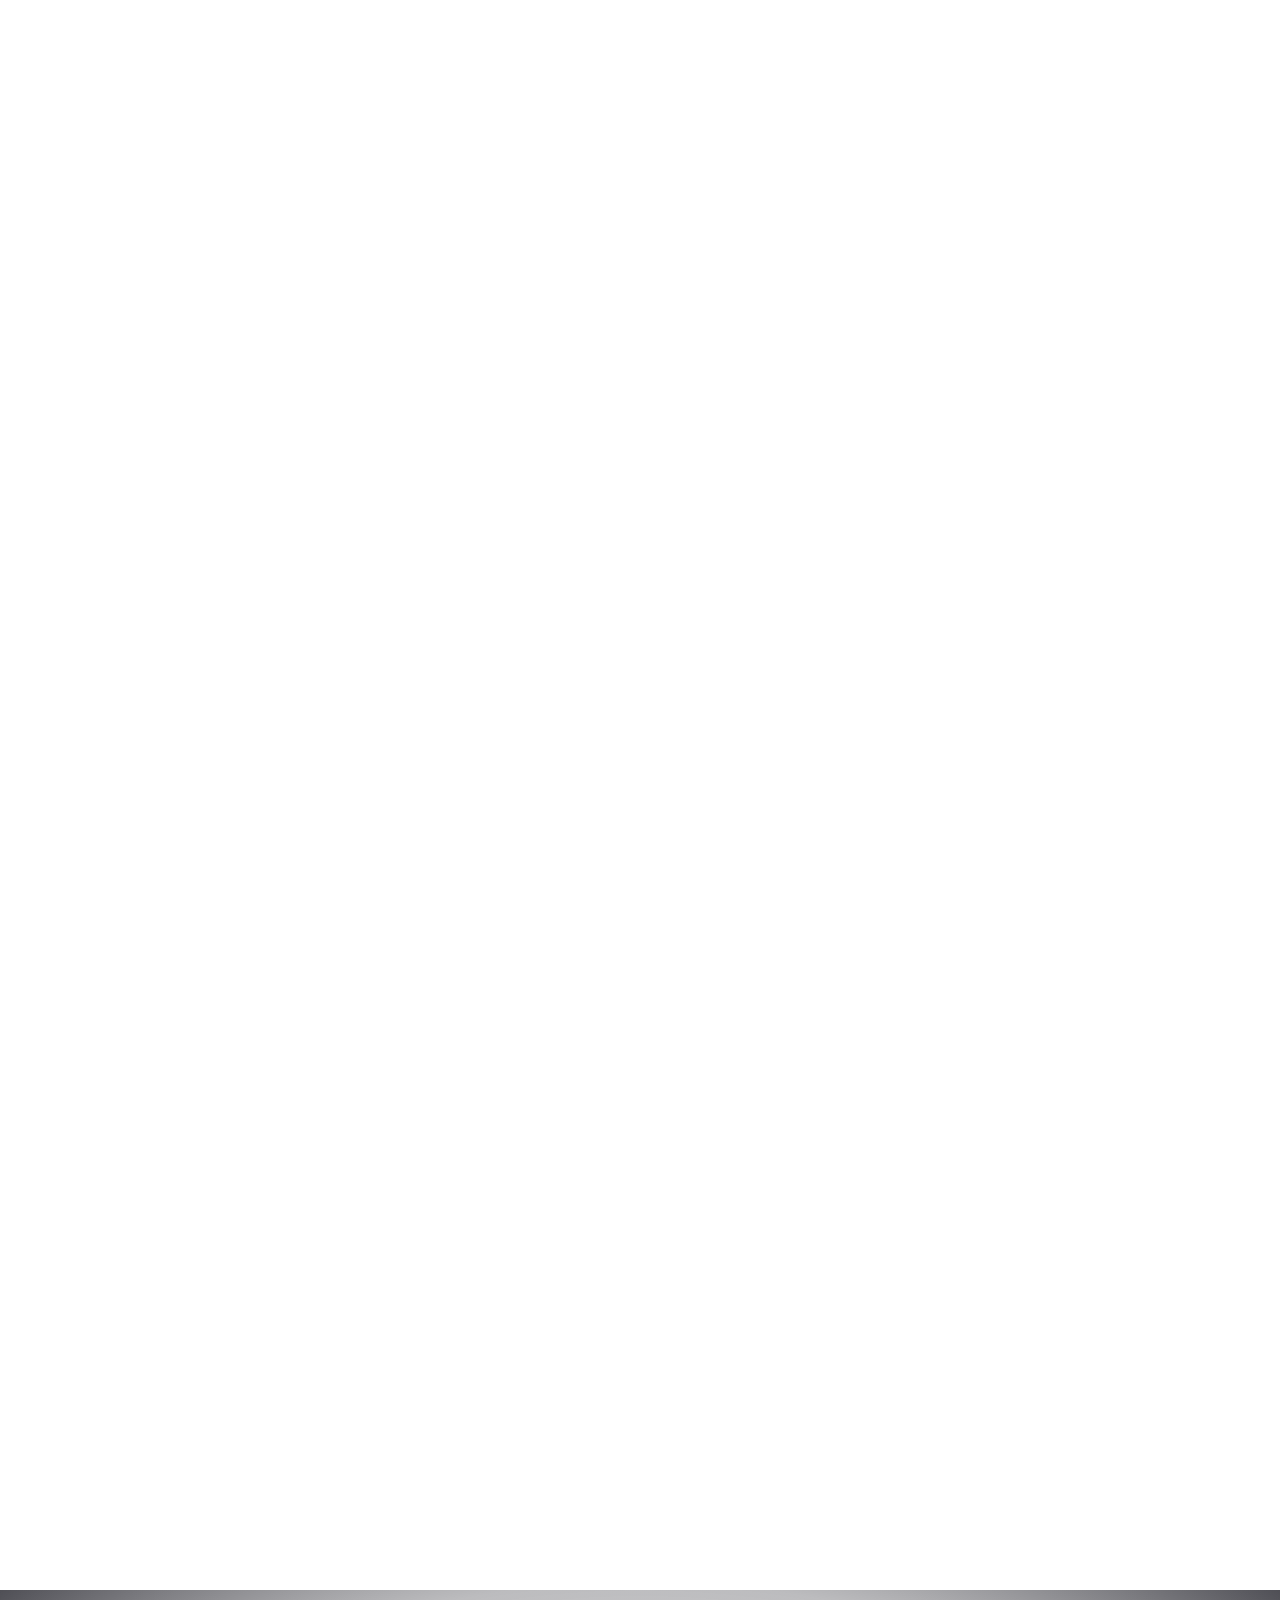
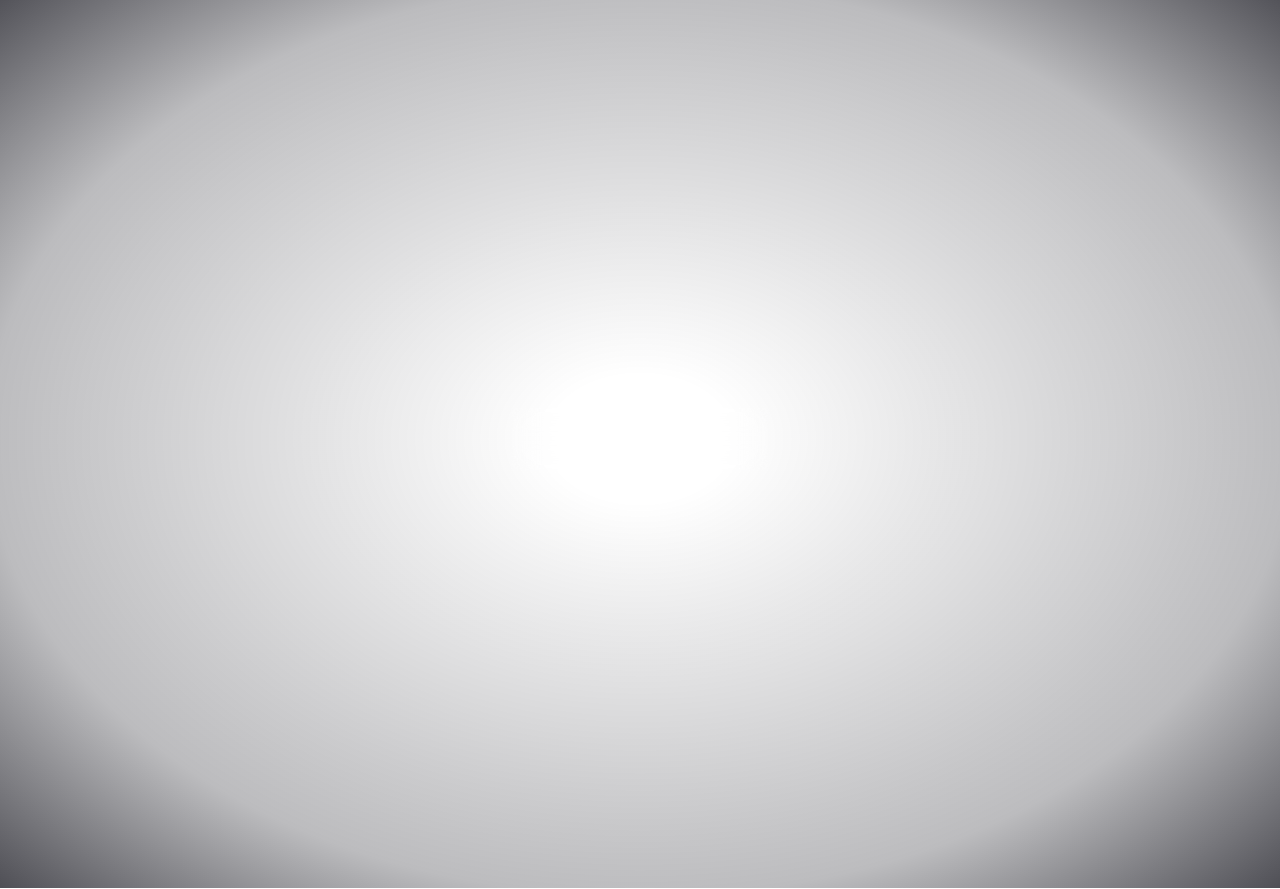
==== commit d8c574a1: "Added "How-To?"" ====
--- a/Website Link Hub - Desktop version/index.html
+++ b/Website Link Hub - Desktop version/index.html
@@ -439,11 +439,11 @@
         aria-hidden="true">
     </canvas>
 
-    <a href="https://etd08.github.io/ETD_08-Mobile-Version/" class="older-version-btn">
+    <a href="https://etd08.github.io/ETD_08/how-to/" class="older-version-btn">
 
     <div class="tech-lines" aria-hidden="true"></div>
 
-    <span>ENTER OLDER VERSION OF ETD_08</span>
+    <span>ENTER "HOW-TO?"</span>
     <span class="older-version-arrow" aria-hidden="true">↗</span>
     </a>
 
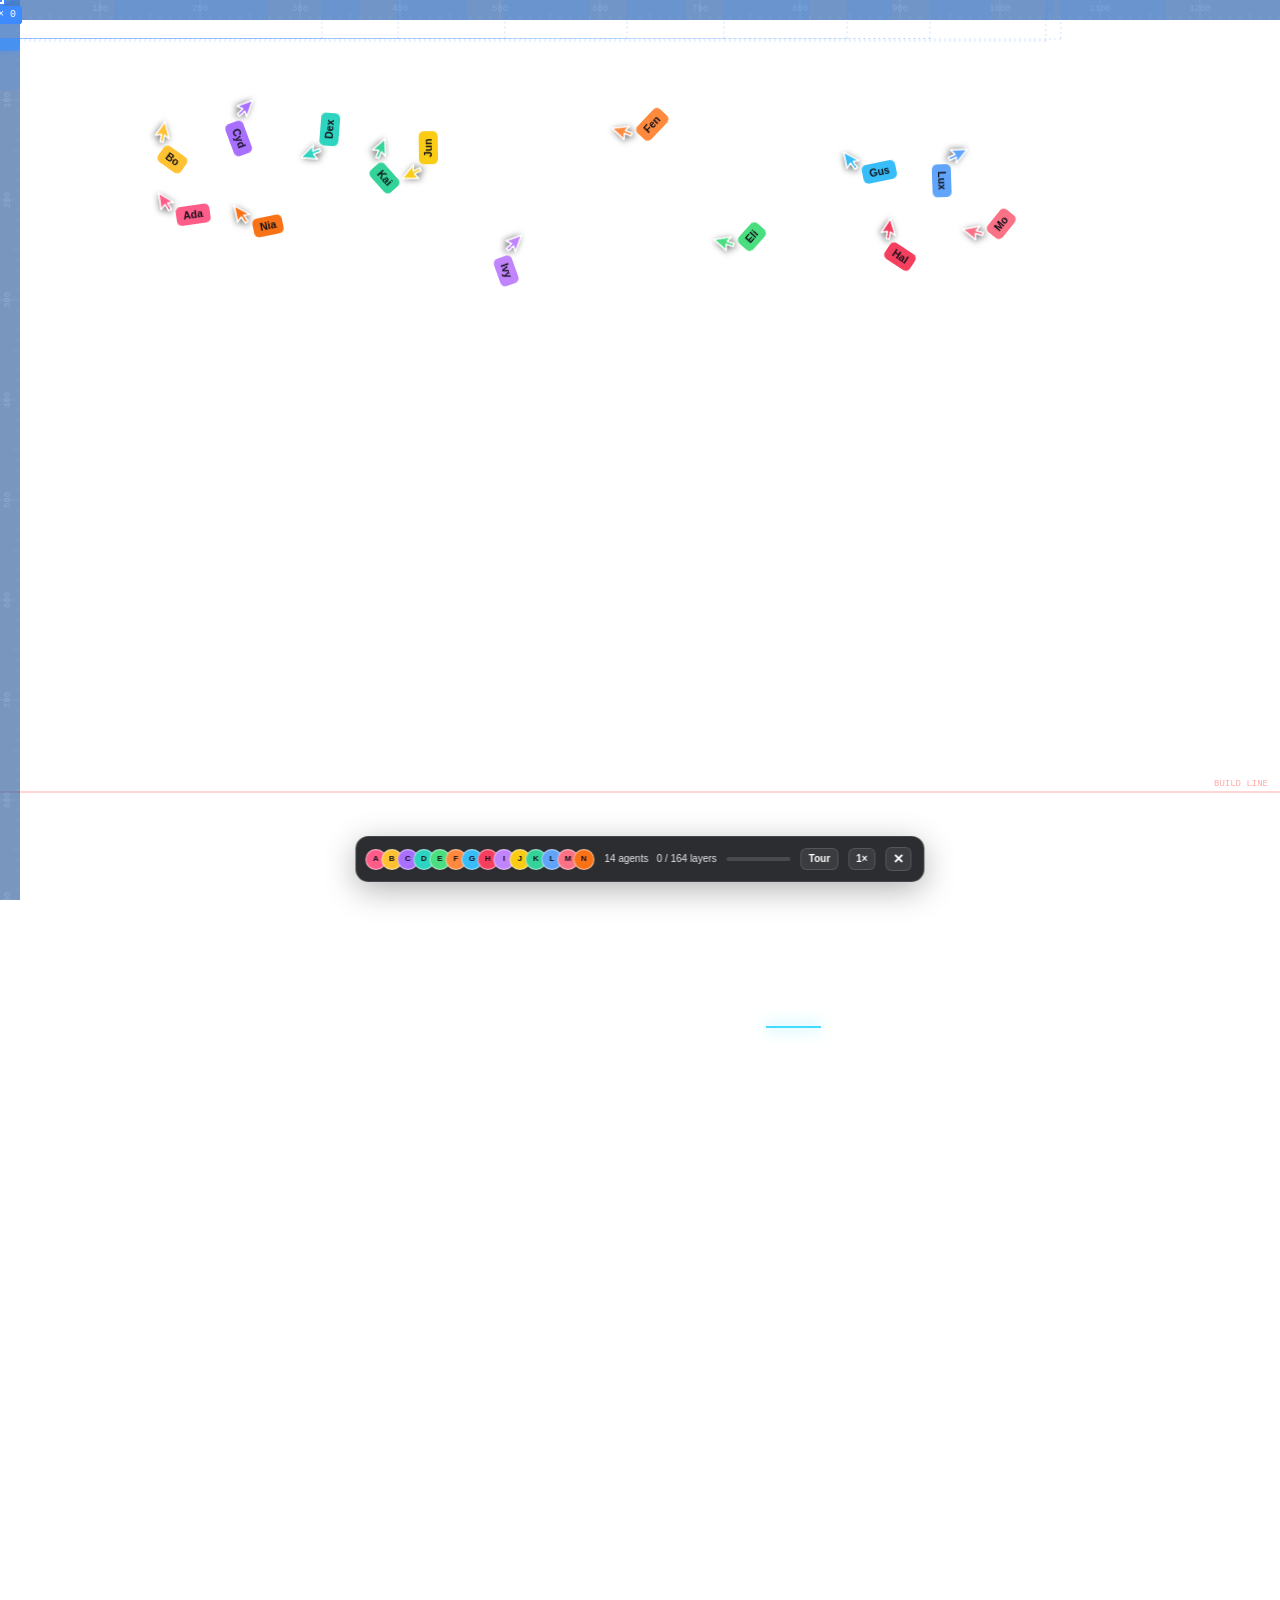
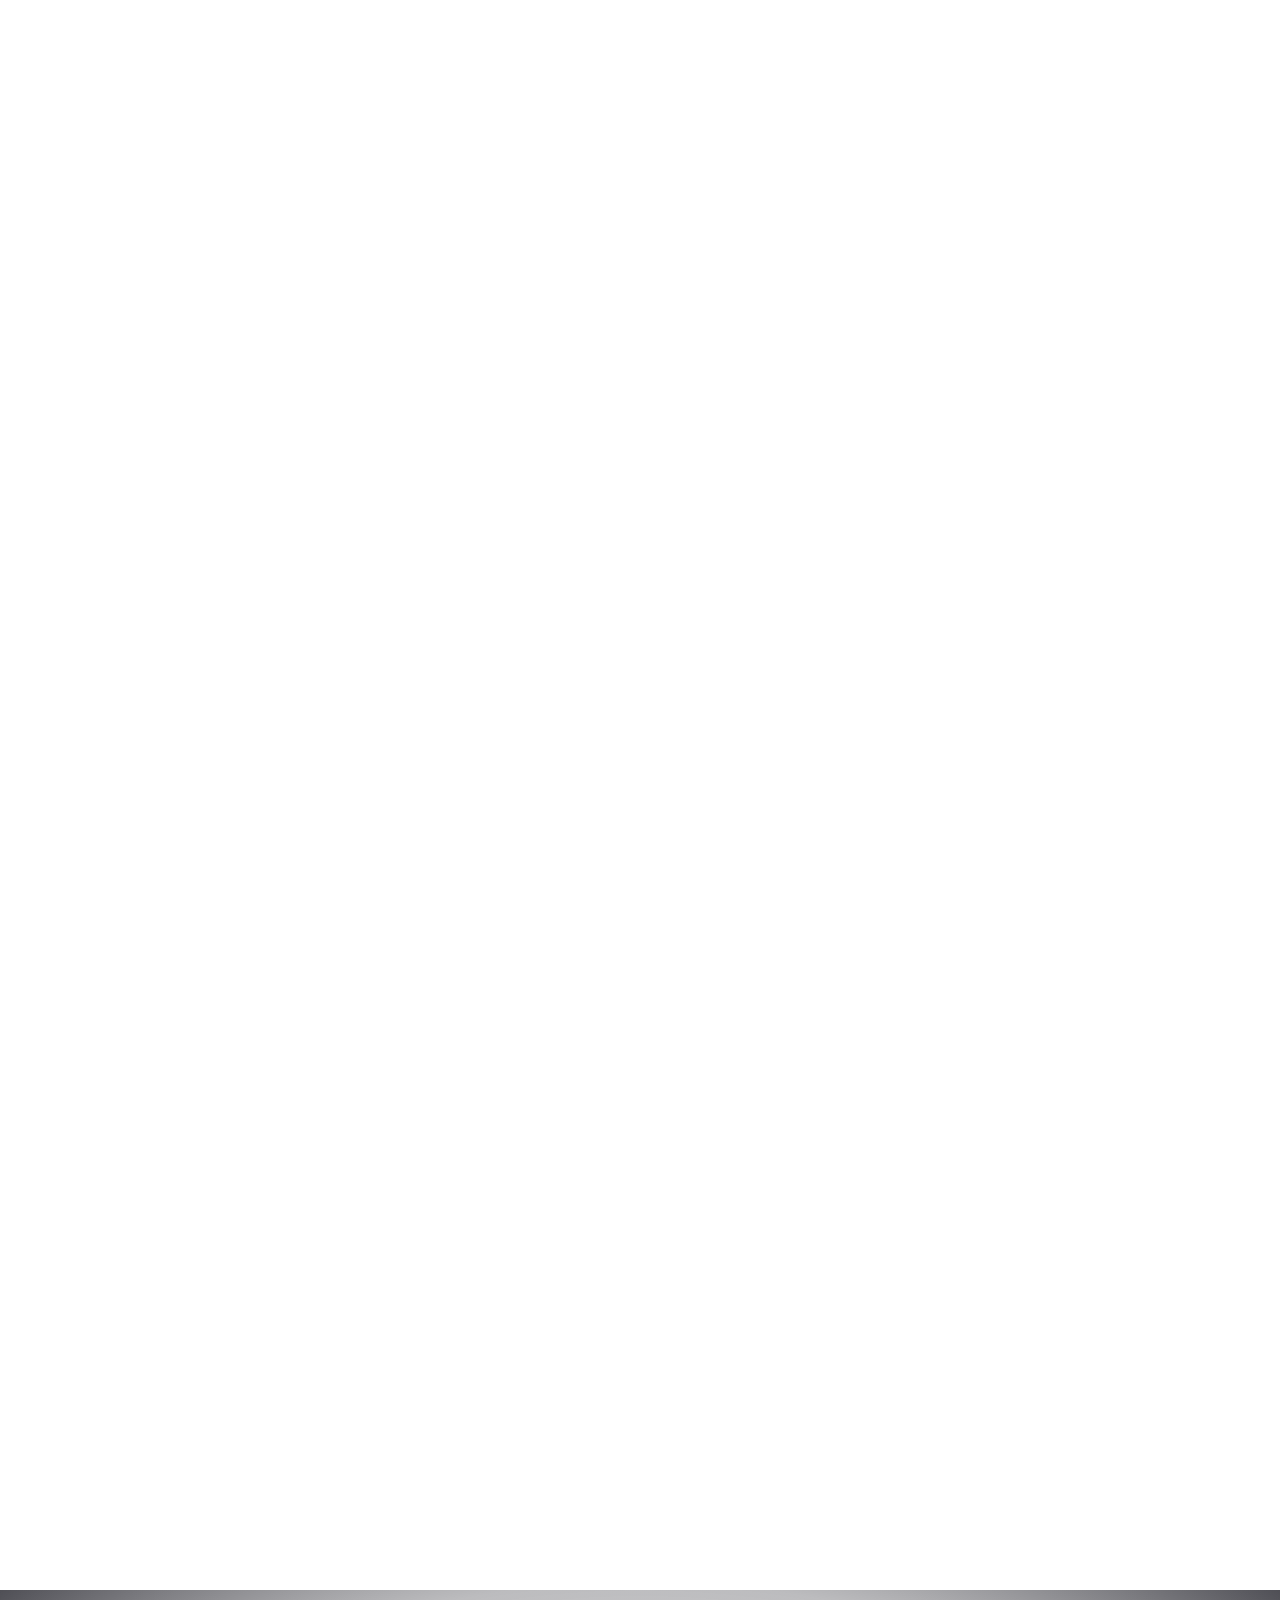
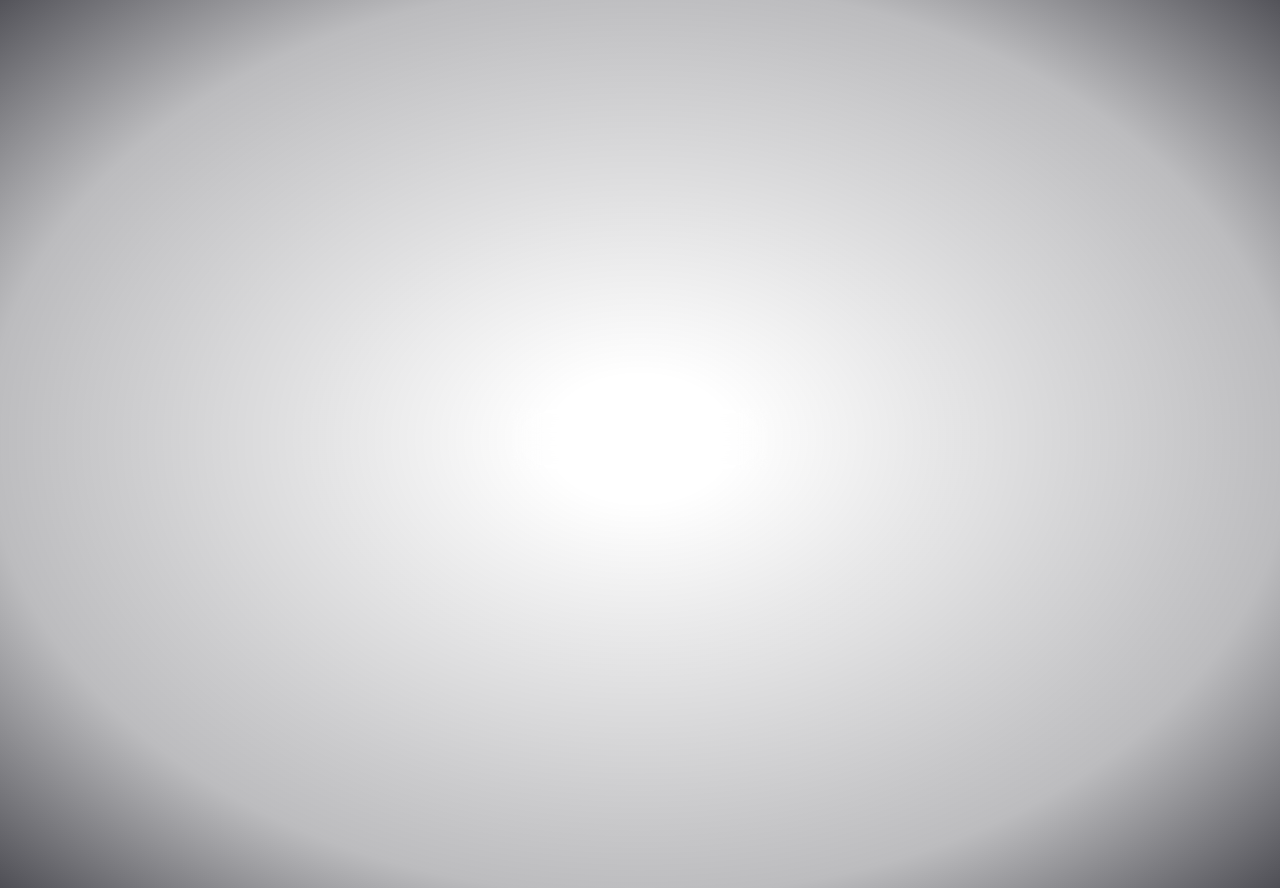
==== commit b5c89a89: "Added "How-To?"" ====
--- a/Website Link Hub - Desktop version/index.html
+++ b/Website Link Hub - Desktop version/index.html
@@ -41,7 +41,7 @@
             <a href="#process" class="nav-link">PROCESS</a>
             <a href="#collection" class="nav-link">COLLECTION</a>
             <a href="#about" class="nav-link">ABOUT</a>
-            <a href="#older-version" class="nav-link"><font color="#9E72FF"><u>OLDER VERSION</u></font></a>
+            <a href="#how-to" class="nav-link">HOW-TO?</a>
         </nav>
 
         <div class="system-status">
@@ -431,7 +431,7 @@
         </section>
 
         <!-- SIGNAL PARTICLES / OLDER VERSION -->
-<section class="signal-section" id="older-version">
+<section class="signal-section" id="how-to">
 
     <canvas
         id="particle-canvas"
@@ -439,12 +439,12 @@
         aria-hidden="true">
     </canvas>
 
-    <a href="https://etd08.github.io/ETD_08/how-to/" class="older-version-btn">
+    <a href="https://etd08.github.io/ETD_08/how-to/" class="how-to-btn">
 
     <div class="tech-lines" aria-hidden="true"></div>
 
     <span>ENTER "HOW-TO?"</span>
-    <span class="older-version-arrow" aria-hidden="true">↗</span>
+    <span class="how-to-arrow" aria-hidden="true">↗</span>
     </a>
 
     <!-- FOOTER INSIDE SIGNAL BACKGROUND -->
--- a/Website Link Hub - Desktop version/style.css
+++ b/Website Link Hub - Desktop version/style.css
@@ -1166,7 +1166,7 @@
         );
 }
 
-.older-version-btn {
+.how-to-btn {
     position: relative;
     z-index: 2;
     display: inline-flex;
@@ -1187,21 +1187,21 @@
                 background .3s ease, box-shadow .3s ease;
 }
 
-.older-version-btn:hover {
+.how-to-btn:hover {
     transform: translateY(-5px);
     border-color: #43dcffb0;
     background: linear-gradient(135deg, #9b5cff30, #43dcff18);
     box-shadow: 0 0 45px #9b5cff35, 0 0 24px #43dcff18;
 }
 
-.older-version-arrow {
+.how-to-arrow {
     color: var(--cyan);
     font-size: 20px;
     line-height: 1;
     transition: transform .3s ease;
 }
 
-.older-version-btn:hover .older-version-arrow {
+.how-to-btn:hover .how-to-arrow {
     transform: translate(4px, -4px);
 }
 
@@ -1210,7 +1210,7 @@
         min-height: 520px;
     }
 
-    .older-version-btn {
+    .how-to-btn {
         gap: 22px;
         padding: 17px 19px;
         font-size: 9px;
@@ -1251,7 +1251,7 @@
    OLDER VERSION — TECH LINE EFFECT
 =================================== */
 
-.older-version-btn {
+.how-to-btn {
     position: relative;
     overflow: visible;
     isolation: isolate;
@@ -1314,14 +1314,14 @@
 }
 
 /* Hover: lines emerge */
-.older-version-btn.tech-active .tech-line {
+.how-to-btn.tech-active .tech-line {
     opacity: 1;
     transform: translateY(-50%) rotate(var(--angle)) scaleX(1);
     transition-delay: var(--delay);
 }
 
 /* Keep button text above the effect */
-.older-version-btn > span {
+.how-to-btn > span {
     position: relative;
     z-index: 2;
 }
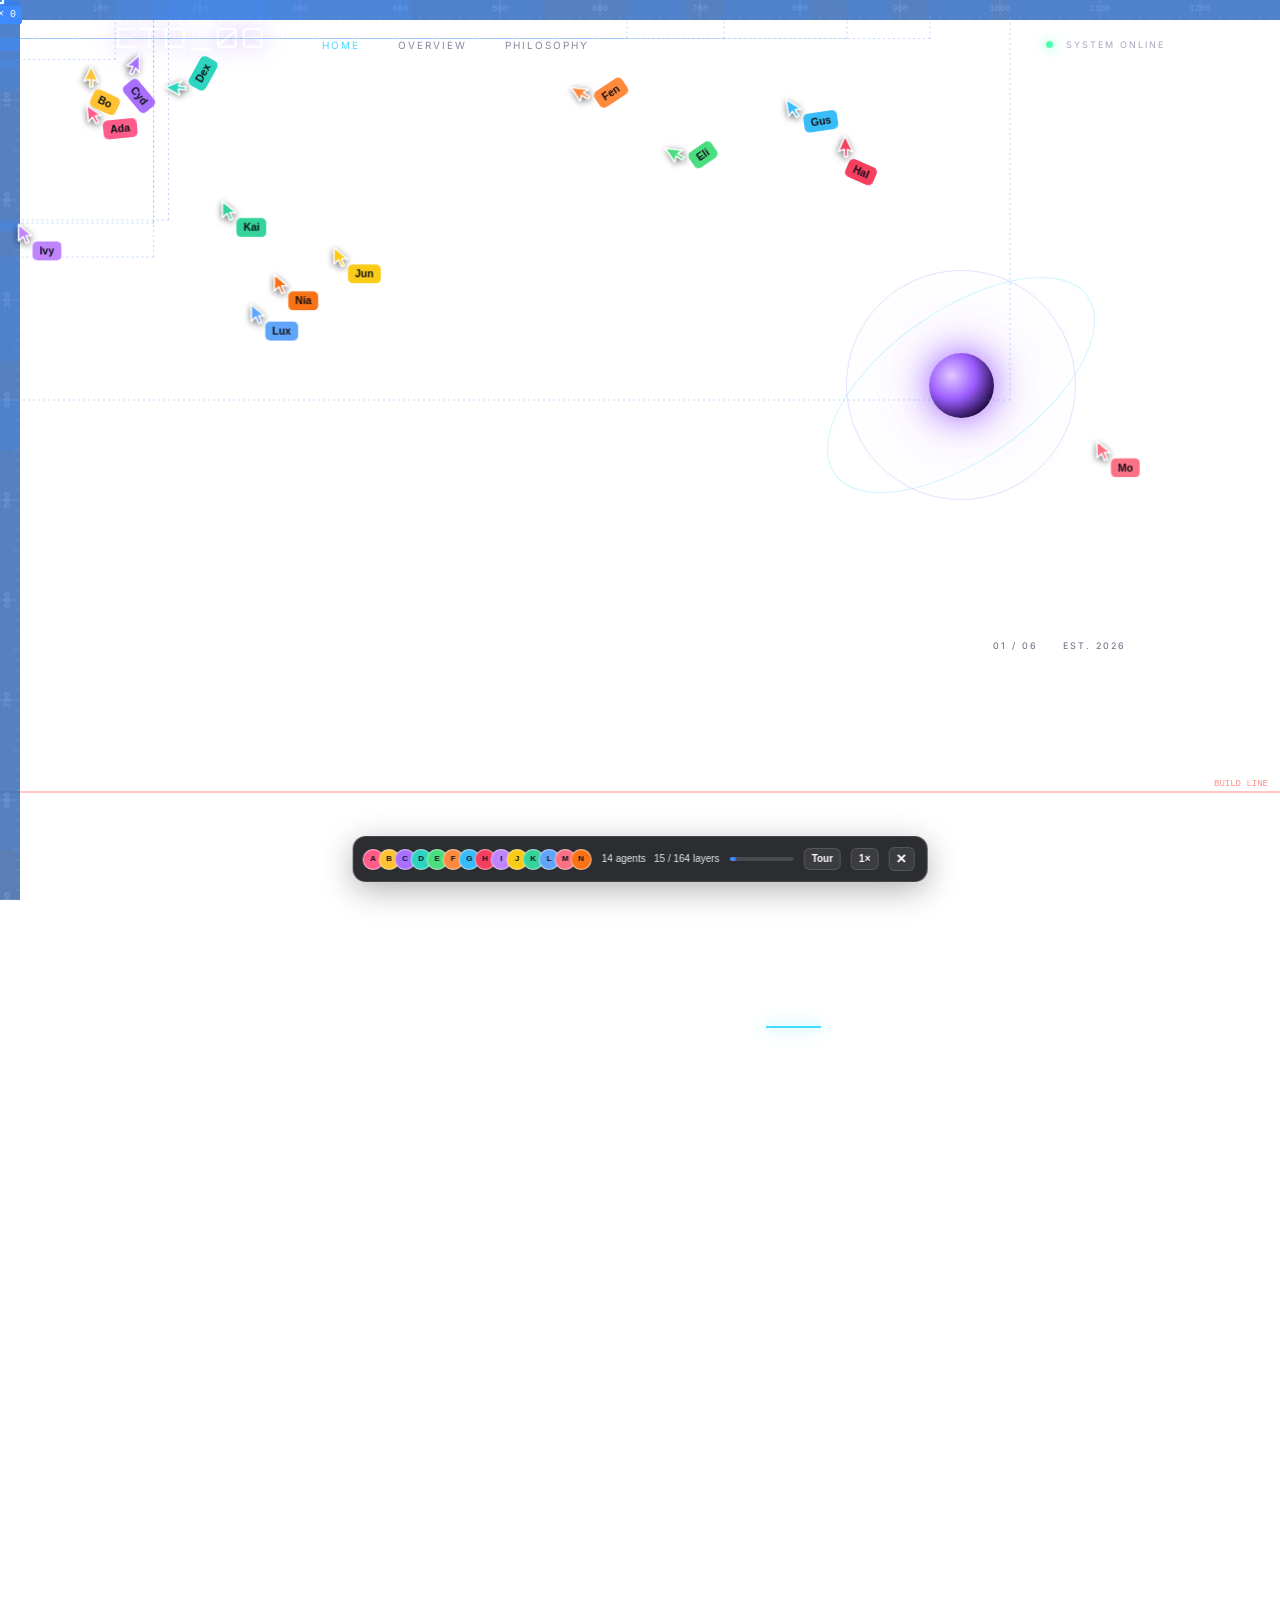
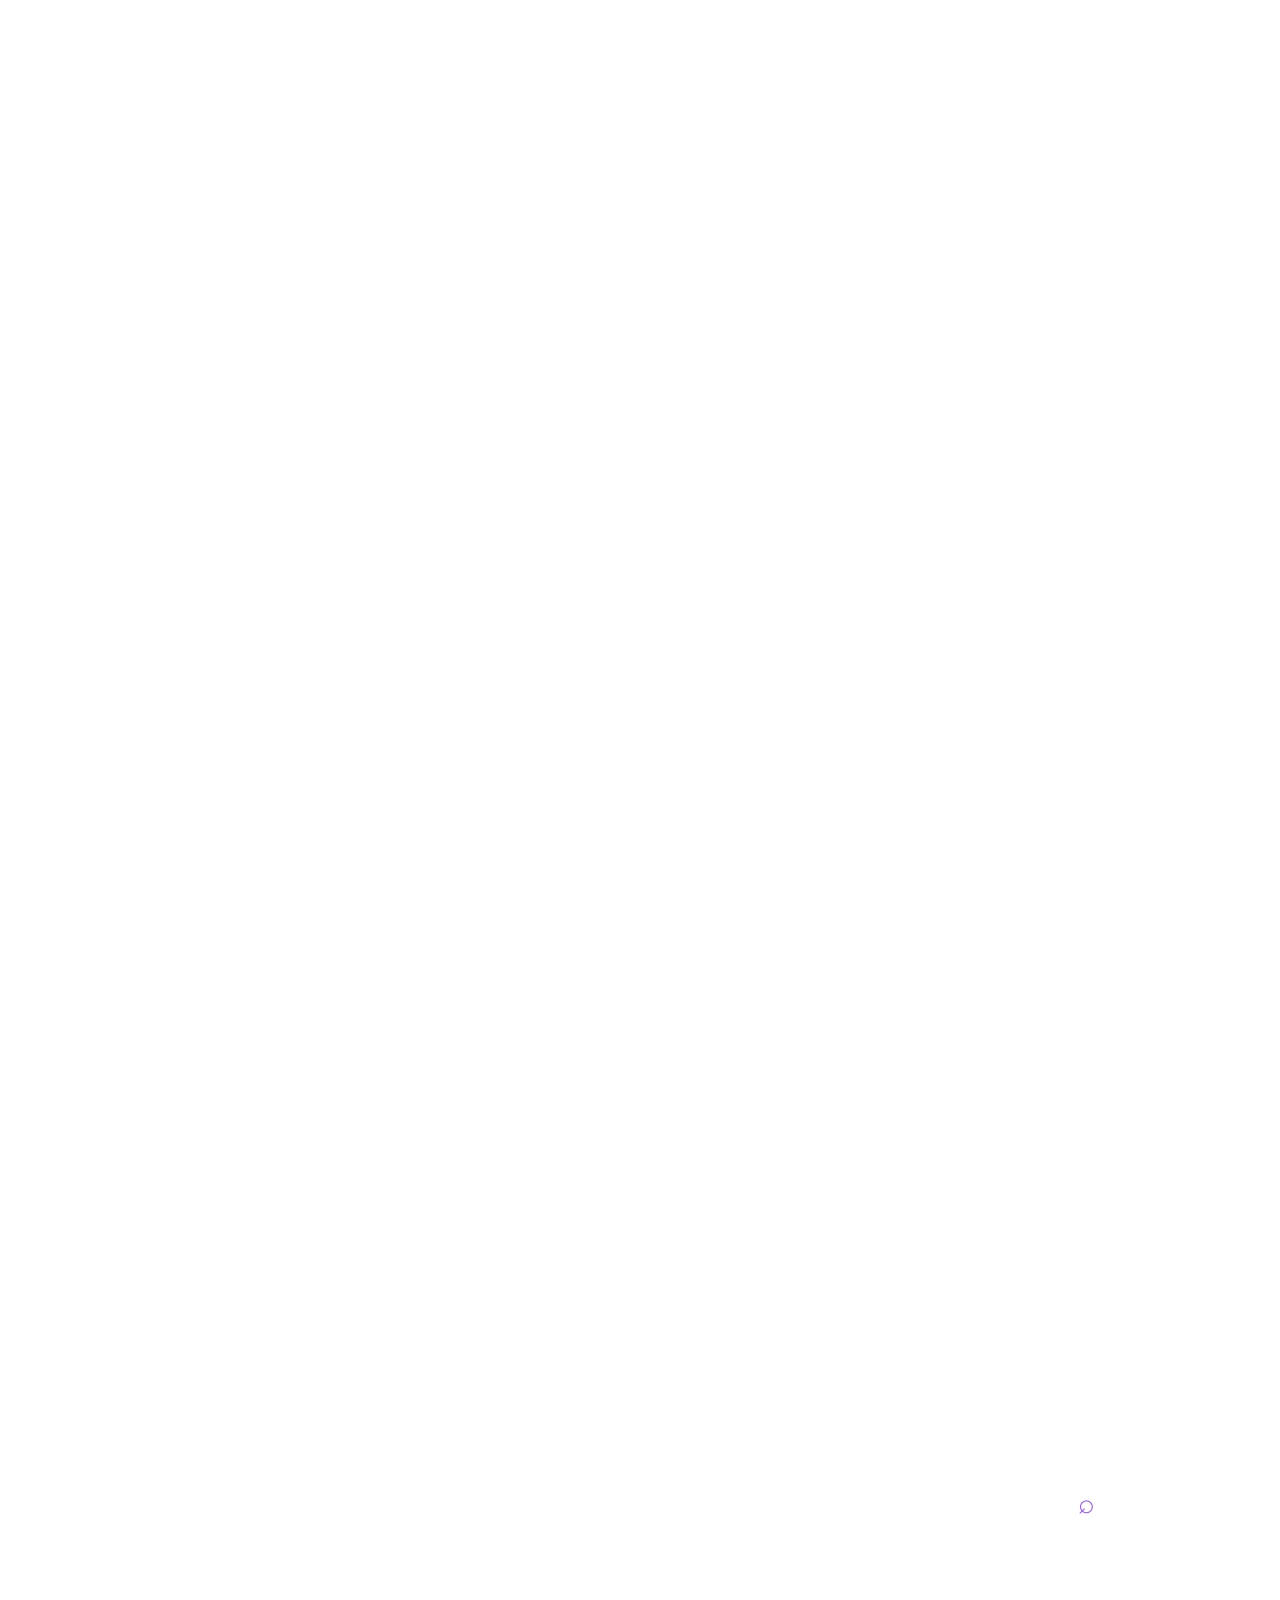
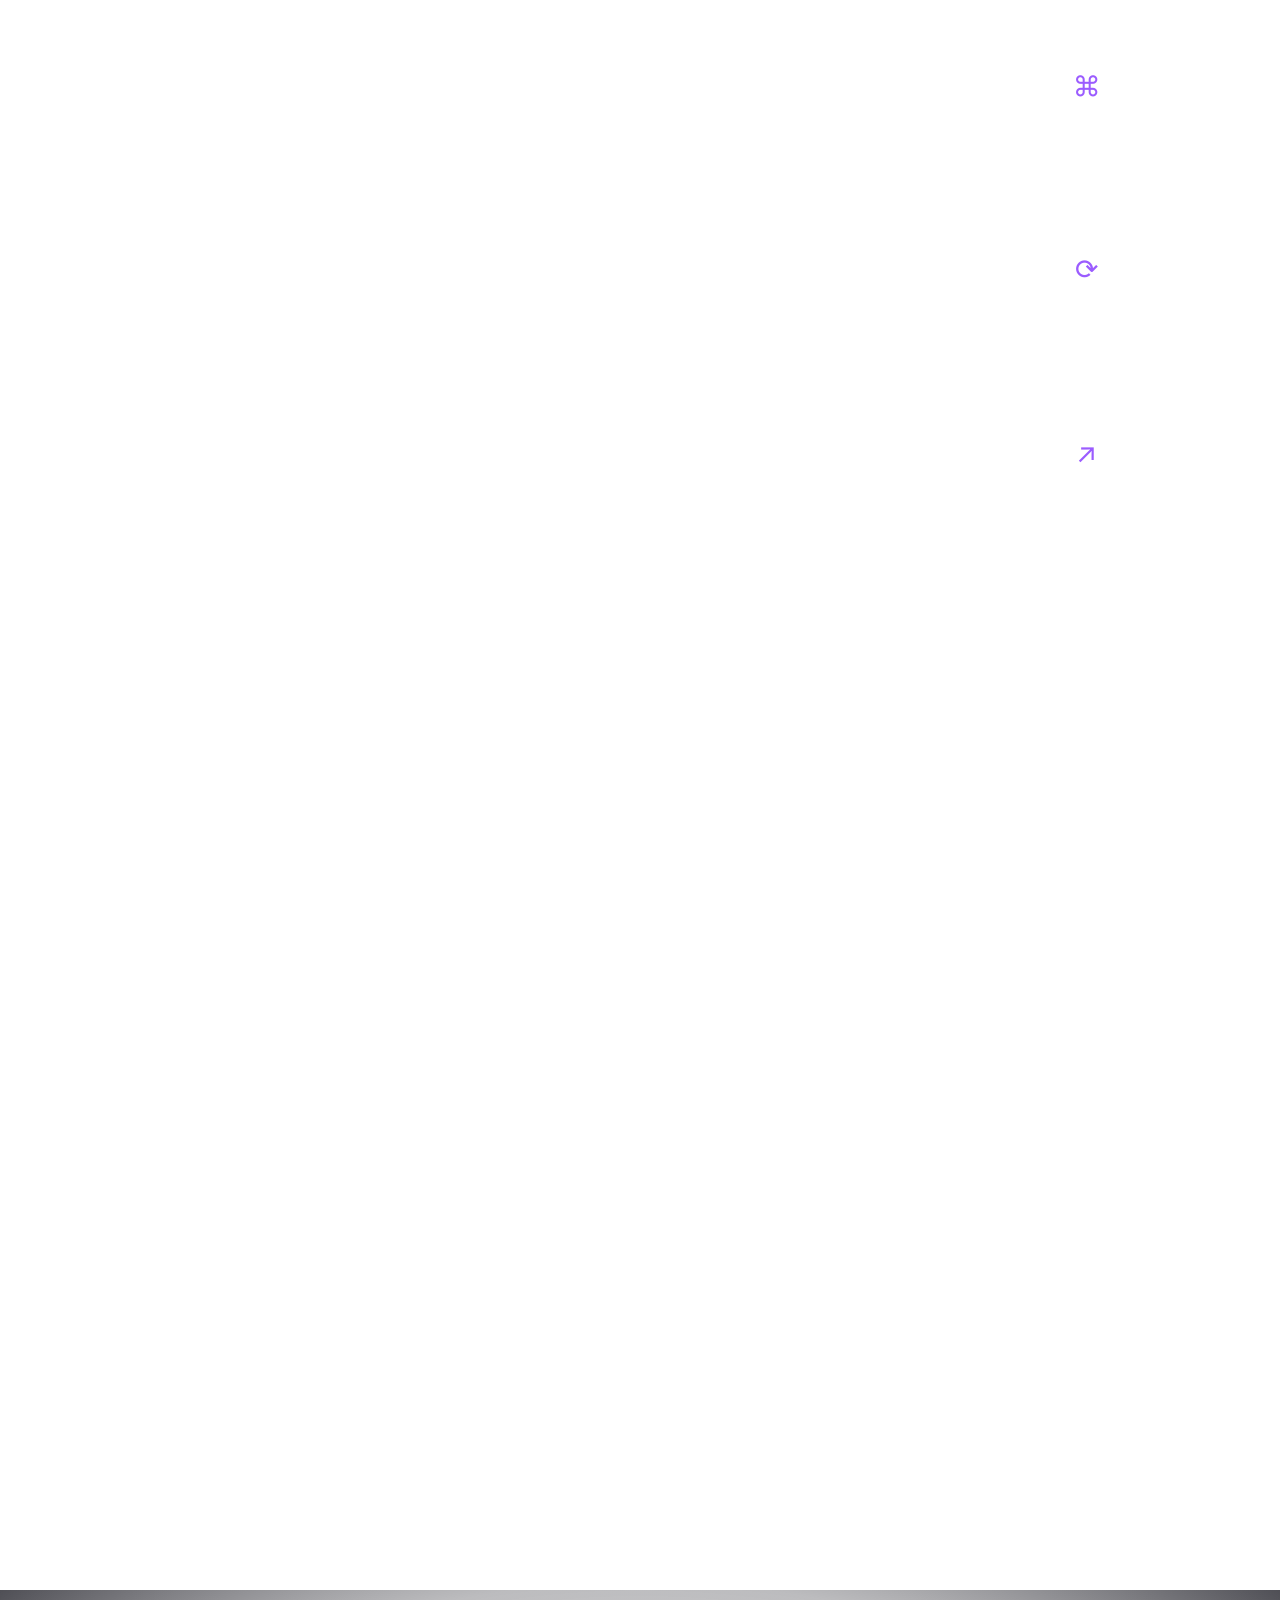
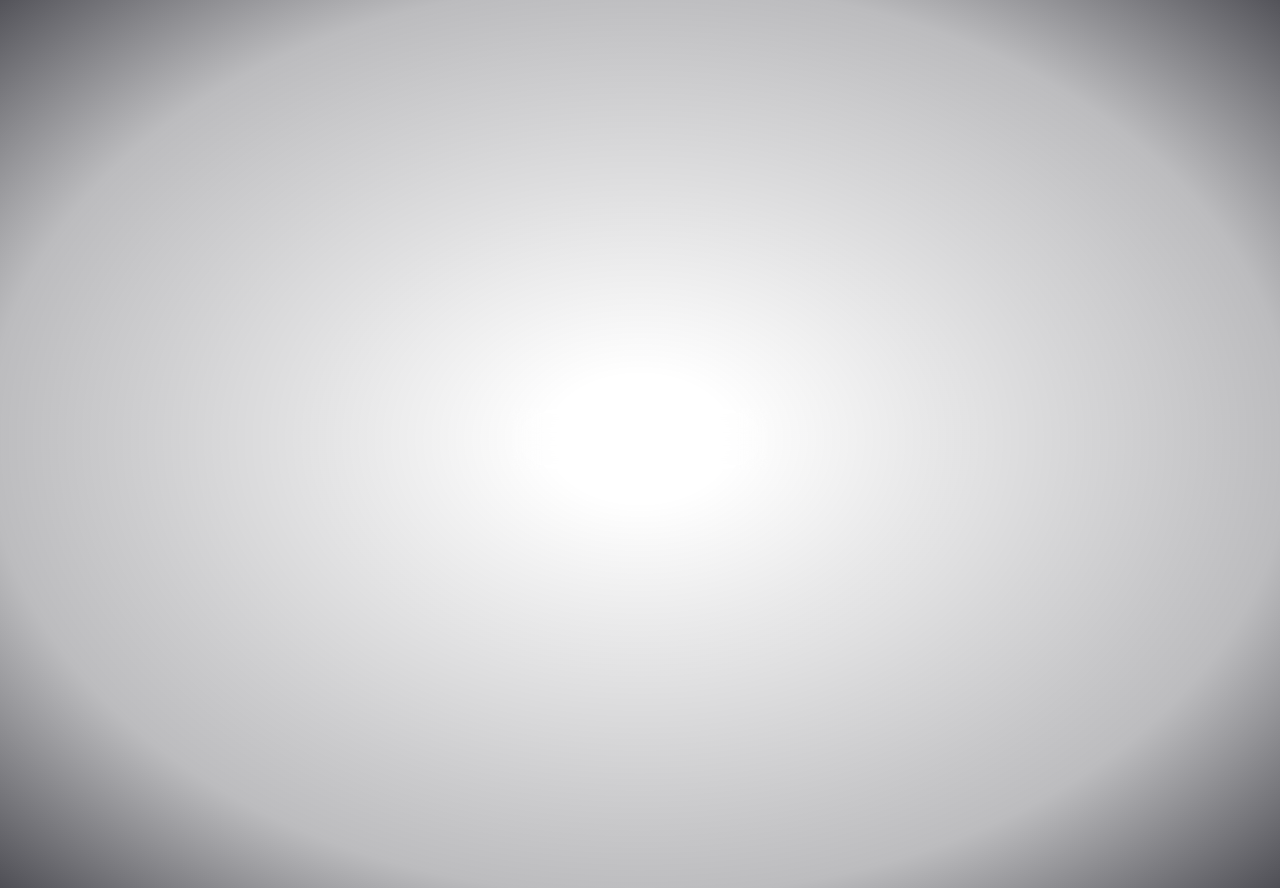
==== commit 2fdc9d20: "Added Redirect feature to the website link hub. Now, when a user clicks on a link, they will be redi" ====
--- a/Website Link Hub - Desktop version/index.html
+++ b/Website Link Hub - Desktop version/index.html
@@ -7,6 +7,18 @@
     <meta name="theme-color" content="#070710">
 
     <title>ETD_08 | Digital Interface</title>
+
+    <script>
+        (() => {
+            const isMobile = window.matchMedia("(max-width: 767px)").matches;
+
+                if (isMobile) {
+                    window.location.replace(
+                        "../Website%20Link%20Hub%20-%20Mobile%20version/"
+                    );
+                }
+        })();
+    </script>
 
     <link rel="stylesheet" href="style.css">
 </head>
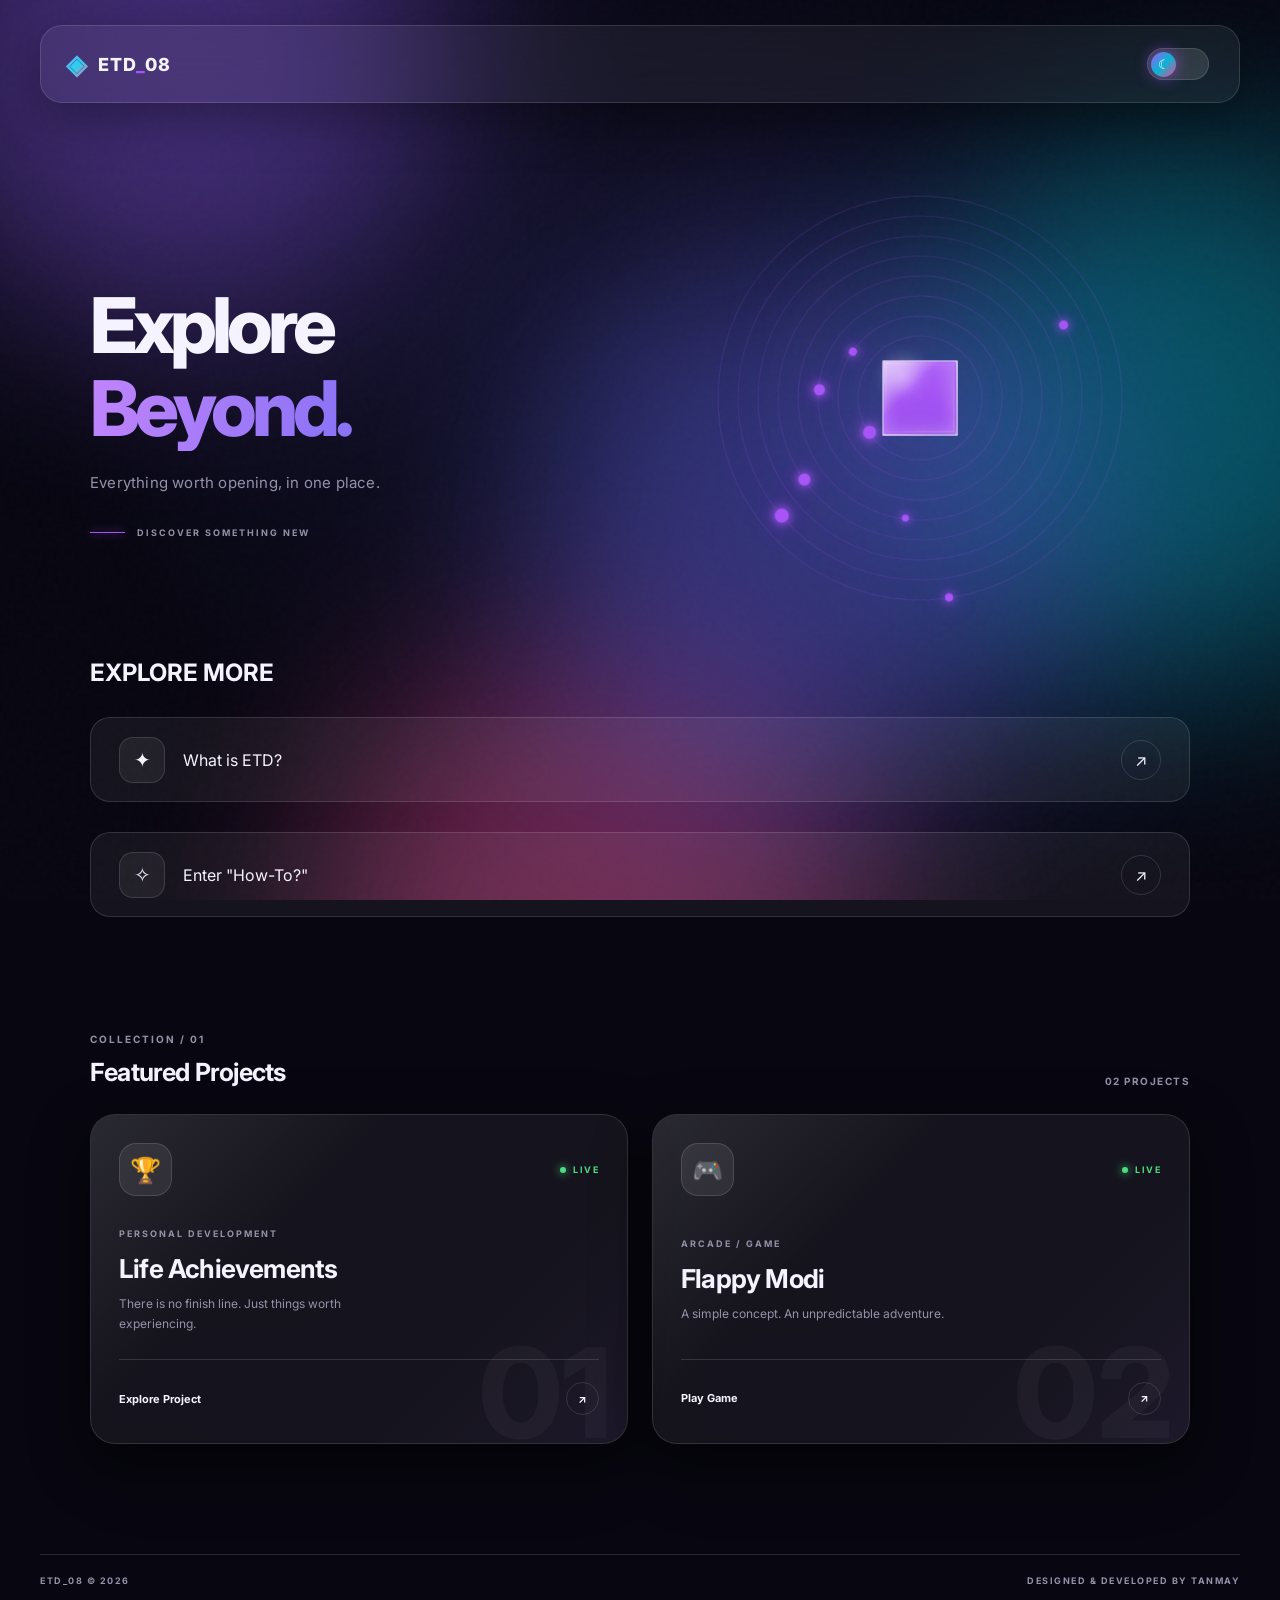
==== commit 71909385: "Changed Website hub of Desktop version, and added a new page called "About-ETD" to the website. The " ====
--- a/Website Link Hub - Desktop version/index.html
+++ b/Website Link Hub - Desktop version/index.html
@@ -4,9 +4,9 @@
 <head>
     <meta charset="UTF-8">
     <meta name="viewport" content="width=device-width, initial-scale=1.0">
-    <meta name="theme-color" content="#070710">
-
-    <title>ETD_08 | Digital Interface</title>
+    <meta name="theme-color" content="#080711">
+
+    <title>ETD_08 — Link Hub</title>
 
     <script>
         (() => {
@@ -21,344 +21,161 @@
     </script>
 
     <link rel="stylesheet" href="style.css">
+
+    <link rel="preconnect" href="https://fonts.googleapis.com">
+    <link rel="preconnect" href="https://fonts.gstatic.com" crossorigin>
+
+    <link href="https://fonts.googleapis.com/css2?family=Inter:wght@400;500;600;700;800&display=swap" rel="stylesheet">
 </head>
 
 <body>
 
-  <script src="swarm-rebuild.js"
-        data-agents="14"
-        data-speed="1"
-        data-line="0.88"
-        data-bg="#000000"
-        data-accent="#3D8BFF"></script>
-
     <!-- BACKGROUND -->
-    <div class="grid-bg"></div>
-    <div class="ambient ambient-one"></div>
-    <div class="ambient ambient-two"></div>
-    <div class="scanline"></div>
+    <div class="ambient-background">
+        <div class="gradient-orb orb-one"></div>
+        <div class="gradient-orb orb-two"></div>
+        <div class="gradient-orb orb-three"></div>
+        <div class="gradient-orb orb-four"></div>
+    </div>
+
+    <div class="noise-overlay"></div>
 
     <!-- NAVIGATION -->
-    <header class="navbar">
-
-        <div class="brand">
-            <span class="brand-logo">ETD_08</span>
-            <span class="brand-sub">DIGITAL INTERFACE</span>
+    
+<header class="topbar">
+
+    <div class="brand">
+        <span class="brand-symbol">◈</span>
+        <span>ETD<span class="brand-dash">_</span>08</span>
+    </div>
+
+    <div class="nav-actions">
+
+        <button class="theme-switch"
+                id="themeToggle"
+                aria-label="Toggle theme">
+
+            <span class="theme-track">
+                <span class="theme-indicator" id="themeIndicator">
+                    <span id="themeIcon">☾</span>
+                </span>
+            </span>
+
+        </button>
+
+    </div>
+
+</header>
+
+
+
+    <!-- MAIN CONTENT -->
+    <main class="main-container">
+
+        
+<section class="hero-section">
+
+    <!-- LEFT CONTENT -->
+
+    <div class="hero-content">
+
+        <h1>
+            Explore
+            <span class="gradient-text">Beyond.</span>
+        </h1>
+
+        <p class="hero-description">
+            Everything worth opening, in one place.
+        </p>
+
+        <div class="hero-decoration">
+            <span class="decoration-line"></span>
+            <span>DISCOVER SOMETHING NEW</span>
         </div>
 
-        <nav>
-            <a href="#home" class="nav-link active">HOME</a>
-            <a href="#overview" class="nav-link">OVERVIEW</a>
-            <a href="#philosophy" class="nav-link">PHILOSOPHY</a>
-            <a href="#process" class="nav-link">PROCESS</a>
-            <a href="#collection" class="nav-link">COLLECTION</a>
-            <a href="#about" class="nav-link">ABOUT</a>
-            <a href="#how-to" class="nav-link">HOW-TO?</a>
-        </nav>
-
-        <div class="system-status">
-            <span class="status-dot"></span>
-            SYSTEM ONLINE
-        </div>
-
-    </header>
-
-
-    <!-- MAIN -->
-    <main>
-
-        <!-- HERO -->
-        <section class="hero" id="home">
-
-            <div class="hero-tag">
-                <span class="small-dot"></span>
-                PERSONAL DIGITAL ECOSYSTEM
-            </div>
-
-            <h1>
-                BEYOND<br>
-                <span>THE ORDINARY.</span>
-            </h1>
-
-            <p>
-                A collection of digital creations, experiments
-                and experiences — all in one place.
-            </p>
-
-            <a href="#collection" class="explore-btn">
-                EXPLORE COLLECTION
-                <span>↗</span>
-            </a>
-
-            <div class="hero-index">
-                <span>01 / 06</span>
-                <span>EST. 2026</span>
-            </div>
-
-            <div class="hero-decoration">
-                <div class="orbit orbit-one"></div>
-                <div class="orbit orbit-two"></div>
-                <div class="orbit-core"></div>
-            </div>
-
-        </section>
-
-        
-<!-- =========================
-     ETD_08 OVERVIEW
-========================= -->
-
-<section class="overview" id="overview">
-
-    <div class="overview-header reveal">
-        <span class="section-label">IDENTITY / 002</span>
-        <h2>WHAT EXACTLY IS <span>ETD_08?</span></h2>
-        <p class="overview-intro">
-            Every creation begins with an idea.
-            ETD_08 is where those ideas find their digital form.
-        </p>
-    </div>
-
-    <div class="overview-content">
-
-        <div class="overview-main reveal">
-            <span class="content-index">01 — THE CONCEPT</span>
-
-            <h3>NOT JUST A WEBSITE.<br>
-                <span>A DIGITAL ECOSYSTEM.</span>
-            </h3>
-
-            <p>
-                ETD_08 is a personal digital ecosystem built
-                around creativity, technology and experimentation.
-                It brings together different projects, interactive
-                experiences and digital creations under one
-                unified identity.
-            </p>
-
-            <p>
-                From small experiments to fully developed
-                applications, every project represents an idea
-                explored, developed and transformed into something
-                that can be experienced.
-            </p>
-
-            <p>
-                Rather than being limited to a single purpose,
-                ETD_08 serves as a growing space for building,
-                exploring and showcasing digital work.
-                It is a place where imagination meets implementation.
-            </p>
-        </div>
-
-        <div class="overview-side reveal">
-
-            <div class="overview-panel">
-                <span class="panel-label">SYSTEM IDENTITY</span>
-                <h3>ETD_08</h3>
-                <span class="panel-subtitle">
-                    PERSONAL DIGITAL ECOSYSTEM
-                </span>
-
-                <div class="panel-divider"></div>
-
-                <div class="panel-row">
-                    <span>OWNER</span>
-                    <span>TANMAY</span>
-                </div>
-
-                <div class="panel-row">
-                    <span>FOCUS</span>
-                    <span>DIGITAL CREATION</span>
-                </div>
-
-                <div class="panel-row">
-                    <span>NATURE</span>
-                    <span>EVER-EVOLVING</span>
-                </div>
-
-                <div class="panel-row">
-                    <span>CONDITION</span>
-                    <span class="online-text">ALL PERFECT</span>
-                </div>
-            </div>
-
-        </div>
-
-    </div>
+    </div>
+
+
+    <!-- RIGHT ORBITAL MODEL -->
+
+    <div class="orbital-stage" id="orbitalStage">
+
+    <!-- Light emitted from the centre -->
+    <div class="orbital-aura"></div>
+
+    <!-- Eight independent planetary orbits -->
+    <div class="planet-orbit orbit-1"><span class="planet"></span></div>
+    <div class="planet-orbit orbit-2"><span class="planet"></span></div>
+    <div class="planet-orbit orbit-3"><span class="planet"></span></div>
+    <div class="planet-orbit orbit-4"><span class="planet"></span></div>
+    <div class="planet-orbit orbit-5"><span class="planet"></span></div>
+    <div class="planet-orbit orbit-6"><span class="planet"></span></div>
+    <div class="planet-orbit orbit-7"><span class="planet"></span></div>
+    <div class="planet-orbit orbit-8"><span class="planet"></span></div>
+
+    <!-- Energy cube -->
+    <button class="energy-core" id="energyCore"
+        aria-label="Change energy colour"
+        title="Change energy colour">
+
+        <span class="core-light"></span>
+
+        <span class="core-cube">
+            <span class="cube-face cube-front"></span>
+            <span class="cube-face cube-back"></span>
+            <span class="cube-face cube-right"></span>
+            <span class="cube-face cube-left"></span>
+            <span class="cube-face cube-top"></span>
+            <span class="cube-face cube-bottom"></span>
+        </span>
+
+        <span class="core-highlight"></span>
+
+    </button>
+
+</div>
 
 </section>
 
-
-
-
-<!-- =========================
-     ETD_08 PHILOSOPHY
-========================= -->
-
-<section class="philosophy" id="philosophy">
-
-    <div class="section-heading reveal">
-        <div>
-            <span class="section-label">CORE PRINCIPLES / 003</span>
-            <h2>MORE THAN JUST CODE<span>.</span></h2>
-        </div>
-    </div>
-
-    <p class="philosophy-intro reveal">
-        Technology is the medium. Creativity is the starting point.
-        The goal is to turn possibilities into experiences.
-    </p>
-
-    <div class="principle-grid">
-
-        <div class="principle-card reveal">
-            <span class="principle-number">01</span>
-            <div class="principle-icon">✦</div>
-            <h3>IMAGINATION</h3>
-            <p>
-                Every project starts with a thought, a possibility
-                or a simple question: what if this could exist?
-                Ideas are the foundation of everything created
-                within ETD_08.
-            </p>
-            <span class="principle-tag">IDEAS INTO POSSIBILITIES</span>
-        </div>
-
-        <div class="principle-card reveal">
-            <span class="principle-number">02</span>
-            <div class="principle-icon">⌘</div>
-            <h3>EXPERIMENTATION</h3>
-            <p>
-                Not every experiment needs to become a finished
-                product. Exploring new concepts, testing different
-                approaches and learning through development are
-                all part of the process.
-            </p>
-            <span class="principle-tag">EXPLORE WITHOUT LIMITS</span>
-        </div>
-
-        <div class="principle-card reveal">
-            <span class="principle-number">03</span>
-            <div class="principle-icon">◈</div>
-            <h3>IMPLEMENTATION</h3>
-            <p>
-                An idea becomes meaningful when it takes shape.
-                Through design, development and refinement,
-                concepts are transformed into working digital
-                experiences.
-            </p>
-            <span class="principle-tag">BUILD WHAT YOU ENVISION</span>
-        </div>
-
-    </div>
-
-    <div class="philosophy-statement reveal">
-        <span>THE UNDERLYING IDEA</span>
-        <h3>THINK. CREATE. EXPLORE. REPEAT.</h3>
-        <p>
-            There is always something new to build,
-            something different to discover and another
-            idea waiting to take shape.
-        </p>
+<!-- EXPLORE MORE -->
+<section class="explore-more-section">
+
+    <div class="explore-more-heading">
+        <h2>EXPLORE MORE</h2>
+    </div>
+
+    <!-- WHAT IS ETD -->
+    <div class="howto-container">
+        <a href="https://etd08.github.io/ETD_08/About-ETD/" class="howto-button">
+            <div class="howto-left">
+                <span class="howto-icon">✦</span>
+                <span class="howto-text">What is ETD?</span>
+            </div>
+            <span class="howto-arrow">↗</span>
+        </a>
+    </div>
+
+    <!-- HOW-TO -->
+    <div class="howto-container">
+        <a href="https://etd08.github.io/ETD_08/how-to/" class="howto-button">
+            <div class="howto-left">
+                <span class="howto-icon">✧</span>
+                <span class="howto-text">Enter "How-To?"</span>
+            </div>
+            <span class="howto-arrow">↗</span>
+        </a>
     </div>
 
 </section>
 
-
-    <!-- =========================
-     ETD_08 PROCESS
-========================= -->
-
-        <section class="process" id="process">
-
-    <div class="section-heading reveal">
-        <div>
-            <span class="section-label">DEVELOPMENT CYCLE / 004</span>
-            <h2>FROM IDEA TO INTERFACE<span>.</span></h2>
-        </div>
-    </div>
-
-    <p class="process-intro reveal">
-        Every creation follows its own journey.
-        This is the general cycle behind turning an idea
-        into a digital experience.
-    </p>
-
-    <div class="process-list">
-
-        <div class="process-step reveal">
-            <div class="process-marker">01</div>
-            <div class="process-info">
-                <span>PHASE ONE</span>
-                <h3>CONCEPT & DISCOVERY</h3>
-                <p>
-                    It begins with identifying an idea, defining
-                    its purpose and understanding what the final
-                    experience should accomplish.
-                </p>
-            </div>
-            <div class="process-symbol">⌕</div>
-        </div>
-
-        <div class="process-step reveal">
-            <div class="process-marker">02</div>
-            <div class="process-info">
-                <span>PHASE TWO</span>
-                <h3>DESIGN & DEVELOPMENT</h3>
-                <p>
-                    The concept starts taking shape through
-                    interface design, programming, functionality
-                    and the technologies required to bring
-                    the project to life.
-                </p>
-            </div>
-            <div class="process-symbol">⌘</div>
-        </div>
-
-        <div class="process-step reveal">
-            <div class="process-marker">03</div>
-            <div class="process-info">
-                <span>PHASE THREE</span>
-                <h3>TESTING & REFINEMENT</h3>
-                <p>
-                    Functionality is tested, problems are
-                    identified and details are refined.
-                    The objective is to make the experience
-                    more reliable, polished and enjoyable.
-                </p>
-            </div>
-            <div class="process-symbol">⟳</div>
-        </div>
-
-        <div class="process-step reveal">
-            <div class="process-marker">04</div>
-            <div class="process-info">
-                <span>PHASE FOUR</span>
-                <h3>RELEASE & EVOLUTION</h3>
-                <p>
-                    Once ready, the project becomes part of
-                    the collection. Its journey does not
-                    necessarily end at release — improvements
-                    and new ideas can keep it evolving.
-                </p>
-            </div>
-            <div class="process-symbol">↗</div>
-        </div>
-
-    </div>
-
-        </section>
-
-
-        <!-- COLLECTION -->
-        <section class="collection" id="collection">
+        <!-- PROJECT COLLECTION -->
+        <section class="collection-section">
 
             <div class="section-heading">
 
                 <div>
-                    <span class="section-label">DIRECTORY / 005</span>
-                    <h2>THE COLLECTION<span>.</span></h2>
+                    <span class="section-eyebrow">COLLECTION / 01</span>
+                    <h2>Featured Projects</h2>
                 </div>
 
                 <span class="collection-count">02 PROJECTS</span>
@@ -366,20 +183,33 @@
             </div>
 
 
-            <div class="project-grid">
-
-                <!-- PROJECT 01 -->
-                <a href="https://etd08.github.io/ETD_08/Life-Achievements/"
-                   target="_blank"
-                   rel="noopener noreferrer"
-                   class="project-card">
-
-                    <div class="card-top">
-                        <span class="project-number">01</span>
-                        <span class="project-status">● LIVE</span>
-                    </div>
-
-                    <div class="project-icon">🏆</div>
+            
+<div class="project-grid">
+
+    <!-- LIFE ACHIEVEMENTS -->
+    <a href="https://hiber-loop.github.io/Life-Achievements/"
+       target="_blank"
+       rel="noopener noreferrer"
+       class="project-card"
+       data-tilt>
+
+        <div class="flip-inner">
+
+            <div class="card-face card-front">
+
+                <div class="card-top">
+                    <span class="project-icon">🏆</span>
+
+                    <span class="project-status">
+                        <span></span> LIVE
+                    </span>
+                </div>
+
+                <div class="card-content">
+
+                    <span class="project-category">
+                        PERSONAL DEVELOPMENT
+                    </span>
 
                     <h3>Life Achievements</h3>
 
@@ -388,79 +218,114 @@
                         Just things worth experiencing.
                     </p>
 
-                    <div class="card-bottom">
-                        <span>PERSONAL EXPERIENCE</span>
-                        <span class="arrow">↗</span>
-                    </div>
-
-                </a>
-
-
-                <!-- PROJECT 02 -->
-                <a href="https://etd08.github.io/ETD_08/flappy-modi/"
-                   target="_blank"
-                   rel="noopener noreferrer"
-                   class="project-card">
-
-                    <div class="card-top">
-                        <span class="project-number">02</span>
-                        <span class="project-status">● LIVE</span>
-                    </div>
-
-                    <div class="project-icon">🎮</div>
+                </div>
+
+                <div class="card-bottom">
+                    <span>Explore Project</span>
+                    <span class="arrow-circle">↗</span>
+                </div>
+
+                <div class="card-number">01</div>
+
+            </div>
+
+            <div class="card-face card-back">
+
+                <span class="back-icon">🏆</span>
+
+                <span class="project-category">PROJECT / 01</span>
+
+                <h3>Life Achievements</h3>
+
+                <p>
+                    Ready to explore your next achievement?
+                </p>
+
+                <span class="back-action">
+                    OPEN PROJECT ↗
+                </span>
+
+            </div>
+
+        </div>
+
+    </a>
+
+
+    <!-- FLAPPY MODI -->
+    <a href="https://tanmay478.github.io/Flappy-Modi/"
+       target="_blank"
+       rel="noopener noreferrer"
+       class="project-card"
+       data-tilt>
+
+        <div class="flip-inner">
+
+            <div class="card-face card-front">
+
+                <div class="card-top">
+                    <span class="project-icon">🎮</span>
+
+                    <span class="project-status">
+                        <span></span> LIVE
+                    </span>
+                </div>
+
+                <div class="card-content">
+
+                    <span class="project-category">
+                        ARCADE / GAME
+                    </span>
 
                     <h3>Flappy Modi</h3>
 
                     <p>
-                        A different take on the classic
-                        arcade flying experience.
+                        A simple concept.
+                        An unpredictable adventure.
                     </p>
 
-                    <div class="card-bottom">
-                        <span>ARCADE / GAME</span>
-                        <span class="arrow">↗</span>
-                    </div>
-
-                </a>
-
-            </div>
+                </div>
+
+                <div class="card-bottom">
+                    <span>Play Game</span>
+                    <span class="arrow-circle">↗</span>
+                </div>
+
+                <div class="card-number">02</div>
+
+            </div>
+
+            <div class="card-face card-back">
+
+                <span class="back-icon">🎮</span>
+
+                <span class="project-category">PROJECT / 02</span>
+
+                <h3>Flappy Modi</h3>
+
+                <p>
+                    Ready for an unpredictable adventure?
+                </p>
+
+                <span class="back-action">
+                    PLAY GAME ↗
+                </span>
+
+            </div>
+
+        </div>
+
+    </a>
+
+</div>
 
         </section>
 
-
-        <!-- ABOUT -->
-        <section class="about" id="about">
-
-            <span class="section-label">SYSTEM / 006</span>
-
-            <h2>BUILT TO CREATE.</h2>
-
-            <p>
-                Not just websites. A growing collection
-                of ideas turned into digital experiences.
-            </p>
-
-        </section>
-
-        <!-- SIGNAL PARTICLES / OLDER VERSION -->
-<section class="signal-section" id="how-to">
-
-    <canvas
-        id="particle-canvas"
-        class="signal-canvas"
-        aria-hidden="true">
-    </canvas>
-
-    <a href="https://etd08.github.io/ETD_08/how-to/" class="how-to-btn">
-
-    <div class="tech-lines" aria-hidden="true"></div>
-
-    <span>ENTER "HOW-TO?"</span>
-    <span class="how-to-arrow" aria-hidden="true">↗</span>
-    </a>
-
-    <!-- FOOTER INSIDE SIGNAL BACKGROUND -->
-    <footer class="signal-footer">
+    </main>
+
+
+    <!-- FOOTER -->
+    <footer class="footer">
 
         <span>ETD_08 © 2026</span>
 
@@ -468,11 +333,8 @@
 
     </footer>
 
-</section>
-
-        </main>
 
     <script src="script.js"></script>
 
 </body>
-</html>+</html>
--- a/Website Link Hub - Desktop version/style.css
+++ b/Website Link Hub - Desktop version/style.css
@@ -1,34 +1,44 @@
 
-@import url('https://fonts.googleapis.com/css2?family=Orbitron:wght@400;500;600;700;800&family=Inter:wght@300;400;500;600;700&display=swap');
-
-
-/* =========================
-   FONT
-========================= */
-
-@font-face {
-    font-family: 'Orien';
-    src: url('./fonts/Orien.woff2') format('woff2');
-    font-display: swap;
-}
-
-
-/* =========================
-   VARIABLES
-========================= */
+/* =========================================
+   ETD_08 — SPATIAL NEON
+   DESKTOP LINK HUB
+   VERSION 2.0
+========================================= */
 
 :root {
-    --bg: #070710;
-    --purple: #9b5cff;
-    --cyan: #43dcff;
-    --white: #f4f2ff;
-    --muted: #85839c;
-}
-
-
-/* =========================
-   RESET
-========================= */
+    color-scheme: dark;
+
+    --bg: #080711;
+    --text: #f5f3ff;
+    --muted: #9691aa;
+
+    --glass: rgba(255,255,255,0.055);
+    --glass-border: rgba(255,255,255,0.13);
+
+    --accent-one: #a855f7;
+    --accent-two: #6366f1;
+    --accent-three: #06b6d4;
+    --accent-four: #ec4899;
+
+    --shadow: rgba(0,0,0,0.35);
+
+    --transition: 0.4s cubic-bezier(.2,.8,.2,1);
+}
+
+body.light-mode {
+
+    color-scheme: light;
+
+    --bg: #f1eff8;
+    --text: #171326;
+    --muted: #777187;
+
+    --glass: rgba(255,255,255,0.57);
+    --glass-border: rgba(255,255,255,0.85);
+
+    --shadow: rgba(50,30,90,0.10);
+
+}
 
 * {
     margin: 0;
@@ -41,1294 +51,2068 @@
 }
 
 body {
+
+    min-height: 100vh;
+
+    font-family: 'Inter', sans-serif;
+
     background: var(--bg);
-    color: var(--white);
-    font-family: 'Inter', sans-serif;
+    color: var(--text);
+
     overflow-x: hidden;
-}
-
-
-/* =========================
-   BACKGROUND
-========================= */
-
-.grid-bg {
+
+    transition:
+        background .5s ease,
+        color .5s ease;
+
+}
+
+
+/* =========================================
+   AMBIENT BACKGROUND
+========================================= */
+
+.ambient-background {
+
     position: fixed;
     inset: 0;
+
     z-index: -3;
 
-    background-image:
-        linear-gradient(#ffffff08 1px, transparent 1px),
-        linear-gradient(90deg, #ffffff08 1px, transparent 1px);
-
-    background-size: 55px 55px;
-
-    mask-image:
-        linear-gradient(to bottom, black, transparent 90%);
-}
-
-.ambient {
-    position: fixed;
-
-    width: 450px;
-    height: 450px;
+    overflow: hidden;
+
+    background:
+        radial-gradient(ellipse at 50% 40%,
+        rgba(99,102,241,.12),
+        transparent 65%);
+
+}
+
+.gradient-orb {
+
+    position: absolute;
+
+    width: 550px;
+    height: 550px;
 
     border-radius: 50%;
-    filter: blur(150px);
-
-    opacity: .14;
-    z-index: -2;
-
-    pointer-events: none;
-
-    animation: float 9s ease-in-out infinite alternate;
-}
-
-.ambient-one {
-    background: #812dff;
-    top: 0;
-    left: -150px;
-}
-
-.ambient-two {
-    background: #007bff;
+
+    filter: blur(100px);
+
+    opacity: .42;
+
+    animation: gradientFloat 16s ease-in-out infinite alternate;
+
+}
+
+.orb-one {
+
+    background: #8b5cf6;
+
+    top: -220px;
+    left: -100px;
+
+}
+
+.orb-two {
+
+    background: #06b6d4;
+
     right: -180px;
-    top: 400px;
+    top: 15%;
 
     animation-delay: -4s;
-}
-
-.scanline {
+
+}
+
+.orb-three {
+
+    background: #ec4899;
+
+    bottom: -300px;
+    left: 25%;
+
+    animation-delay: -8s;
+
+}
+
+.orb-four {
+
+    background: #6366f1;
+
+    bottom: 10%;
+    right: 15%;
+
+    animation-delay: -6s;
+
+}
+
+@keyframes gradientFloat {
+
+    0% {
+        transform: translate3d(-40px,-30px,0) scale(1);
+    }
+
+    50% {
+        transform: translate3d(70px,50px,0) scale(1.2);
+    }
+
+    100% {
+        transform: translate3d(-20px,100px,0) scale(.9);
+    }
+
+}
+
+.light-mode .gradient-orb {
+    opacity: .22;
+}
+
+.noise-overlay {
+
     position: fixed;
     inset: 0;
 
+    z-index: -1;
+
     pointer-events: none;
-    z-index: 20;
-
-    opacity: .12;
-
-    background: repeating-linear-gradient(
-        to bottom,
-        transparent 0px,
-        transparent 3px,
-        #ffffff08 4px
-    );
-}
-
-@keyframes float {
-    from {
-        transform: translateY(0);
-    }
-
-    to {
-        transform: translateY(100px);
-    }
-}
-
-
-/* =========================
-   NAVBAR
-========================= */
-
-.navbar {
-    height: 90px;
-
-    padding: 0 9%;
+
+    opacity: .035;
+
+    background-image:
+        url("data:image/svg+xml,%3Csvg viewBox='0 0 180 180' xmlns='http://www.w3.org/2000/svg'%3E%3Cfilter id='n'%3E%3CfeTurbulence type='fractalNoise' baseFrequency='.9' numOctaves='3' stitchTiles='stitch'/%3E%3C/filter%3E%3Crect width='100%25' height='100%25' filter='url(%23n)' opacity='.5'/%3E%3C/svg%3E");
+
+}
+
+
+/* =========================================
+   NAVIGATION
+========================================= */
+
+.topbar {
+
+    position: relative;
+
+    width: min(1200px, calc(100% - 80px));
+
+    height: 78px;
+
+    margin: 25px auto 0;
+
+    padding: 0 25px;
 
     display: flex;
     align-items: center;
     justify-content: space-between;
 
-    border-bottom: 1px solid #ffffff12;
-
-    background: #080811a8;
-    backdrop-filter: blur(20px);
-
-    position: sticky;
-    top: 0;
-    z-index: 10;
+    background: var(--glass);
+
+    border: 1px solid var(--glass-border);
+
+    border-radius: 22px;
+
+    backdrop-filter: blur(25px);
+    -webkit-backdrop-filter: blur(25px);
+
+    box-shadow: 0 15px 50px var(--shadow);
+
 }
 
 .brand {
+
+    display: flex;
+    align-items: center;
+    gap: 10px;
+
+    font-size: 18px;
+    font-weight: 800;
+    letter-spacing: 1px;
+
+}
+
+.brand-symbol {
+
+    font-size: 27px;
+
+    background: linear-gradient(
+        135deg,
+        #c084fc,
+        #22d3ee,
+        #f472b6
+    );
+
+    -webkit-background-clip: text;
+    background-clip: text;
+    color: transparent;
+
+}
+
+.brand-dash {
+    color: #a855f7;
+}
+
+.navigation {
+
+    display: flex;
+    align-items: center;
+    gap: 12px;
+
+}
+
+.nav-button {
+
+    border: none;
+
+    background: transparent;
+
+    color: var(--muted);
+
+    font-family: inherit;
+    font-size: 13px;
+    font-weight: 600;
+
+    padding: 12px 18px;
+
+    border-radius: 12px;
+
+    cursor: pointer;
+
+    transition: var(--transition);
+
+}
+
+.nav-button:hover,
+.nav-button.active {
+
+    color: var(--text);
+
+    background: var(--glass);
+
+}
+
+.external-icon {
+    margin-left: 5px;
+}
+
+.nav-actions {
+
+    display: flex;
+    align-items: center;
+
+}
+
+
+/* =========================================
+   MATRIX THEME SWITCH
+========================================= */
+
+.theme-switch {
+
+    border: none;
+    background: transparent;
+
+    cursor: pointer;
+
+    padding: 5px;
+
+}
+
+.theme-track {
+
+    width: 62px;
+    height: 32px;
+
+    display: block;
+
+    position: relative;
+
+    border-radius: 30px;
+
+    background: rgba(255,255,255,.12);
+
+    border: 1px solid var(--glass-border);
+
+}
+
+.theme-indicator {
+
+    width: 25px;
+    height: 25px;
+
+    position: absolute;
+
+    top: 2.5px;
+    left: 3px;
+
+    border-radius: 50%;
+
+    display: grid;
+    place-items: center;
+
+    background: linear-gradient(
+        135deg,
+        #a855f7,
+        #06b6d4,
+        #ec4899
+    );
+
+    color: white;
+
+    box-shadow: 0 0 16px rgba(168,85,247,.65);
+
+    transition: var(--transition);
+
+}
+
+.light-mode .theme-indicator {
+
+    left: 32px;
+
+    background: #171326;
+
+    color: white;
+
+    box-shadow: 0 0 12px rgba(0,0,0,.2);
+
+}
+
+
+/* =========================================
+   MAIN LAYOUT
+========================================= */
+
+.main-container {
+
+    width: min(1100px, calc(100% - 80px));
+
+    margin: auto;
+
+}
+
+.hero-section {
+
+    padding-top: 120px;
+
+    text-align: center;
+
+    animation: revealUp .9s both;
+
+}
+
+.hero-label {
+
+    display: inline-flex;
+    align-items: center;
+    gap: 10px;
+
+    padding: 10px 17px;
+
+    border: 1px solid var(--glass-border);
+
+    background: var(--glass);
+
+    border-radius: 50px;
+
+    font-size: 10px;
+    font-weight: 700;
+    letter-spacing: 2px;
+
+    color: var(--muted);
+
+}
+
+.status-dot {
+
+    width: 7px;
+    height: 7px;
+
+    border-radius: 50%;
+
+    background: #4ade80;
+
+    box-shadow: 0 0 12px #4ade80;
+
+}
+
+.hero-section h1 {
+
+    font-size: clamp(55px, 7vw, 88px);
+
+    font-weight: 800;
+
+    letter-spacing: -5px;
+
+    margin-top: 27px;
+
+}
+
+.gradient-text {
+
+    background: linear-gradient(
+        100deg,
+        #c084fc,
+        #6366f1,
+        #06b6d4,
+        #ec4899
+    );
+
+    background-size: 250% 250%;
+
+    -webkit-background-clip: text;
+    background-clip: text;
+
+    color: transparent;
+
+    animation: textGradient 7s ease infinite;
+
+}
+
+@keyframes textGradient {
+
+    0%,100% {
+        background-position: 0% 50%;
+    }
+
+    50% {
+        background-position: 100% 50%;
+    }
+
+}
+
+.hero-description {
+
+    color: var(--muted);
+
+    font-size: 15px;
+
+    margin-top: 18px;
+
+    letter-spacing: .2px;
+
+}
+
+
+/* =========================================
+   COLLECTION
+========================================= */
+
+.collection-section {
+
+    margin-top: 110px;
+
+    padding-bottom: 110px;
+
+}
+
+.section-heading {
+
+    display: flex;
+    justify-content: space-between;
+    align-items: end;
+
+    margin-bottom: 27px;
+
+}
+
+.section-eyebrow {
+
+    font-size: 10px;
+
+    letter-spacing: 2px;
+
+    color: var(--muted);
+
+    font-weight: 700;
+
+}
+
+.section-heading h2 {
+
+    font-size: 25px;
+
+    margin-top: 10px;
+
+    letter-spacing: -.8px;
+
+}
+
+.collection-count {
+
+    font-size: 10px;
+
+    color: var(--muted);
+
+    letter-spacing: 1.5px;
+
+    font-weight: 700;
+
+}
+
+
+/* =========================================
+   PROJECT GRID
+========================================= */
+
+.project-grid {
+
+    display: grid;
+
+    grid-template-columns: repeat(2, minmax(0, 1fr));
+
+    gap: 24px;
+
+}
+
+.project-card {
+
+    position: relative;
+
+    min-height: 330px;
+
+    padding: 28px;
+
     display: flex;
     flex-direction: column;
-    gap: 5px;
-}
-
-.brand-logo {
-    font-family: 'Orien', 'Orbitron', sans-serif;
-
-    font-size: 28px;
-    letter-spacing: 3px;
-
-    color: white;
-
-    text-shadow: 0 0 20px #9b5cff80;
-}
-
-.brand-sub {
-    font-size: 8px;
-    letter-spacing: 3px;
-    color: var(--muted);
-}
-
-.navbar nav {
-    display: flex;
-    gap: 38px;
-}
-
-.nav-link {
+    justify-content: space-between;
+
+    overflow: hidden;
+
     text-decoration: none;
 
-    color: #89879f;
-
-    font-size: 10px;
-    letter-spacing: 2px;
-
-    transition: .3s;
-}
-
-.nav-link:hover,
-.nav-link.active {
-    color: var(--cyan);
-}
-
-.system-status {
-    font-size: 9px;
-    letter-spacing: 2px;
-    color: #a8a4bd;
-}
-
-.status-dot,
-.small-dot {
-    display: inline-block;
-
-    width: 7px;
-    height: 7px;
-
-    background: #52ffb1;
+    color: var(--text);
+
+    background: var(--glass);
+
+    border: 1px solid var(--glass-border);
+
+    border-radius: 25px;
+
+    backdrop-filter: blur(25px);
+    -webkit-backdrop-filter: blur(25px);
+
+    box-shadow: 0 20px 50px var(--shadow);
+
+    transform-style: preserve-3d;
+
+    transition:
+        transform .25s ease,
+        border-color .4s ease,
+        box-shadow .4s ease;
+
+    opacity: 0;
+
+    animation: revealUp .8s ease forwards;
+
+}
+
+.project-card:nth-child(1) {
+    animation-delay: .2s;
+}
+
+.project-card:nth-child(2) {
+    animation-delay: .4s;
+}
+
+.project-card:hover {
+
+    border-color: rgba(168,85,247,.6);
+
+    box-shadow:
+        0 25px 70px var(--shadow),
+        0 0 35px rgba(168,85,247,.13);
+
+}
+
+.card-glow {
+
+    position: absolute;
+
+    width: 250px;
+    height: 250px;
+
+    top: -120px;
+    right: -100px;
+
     border-radius: 50%;
 
-    box-shadow: 0 0 12px #52ffb1;
-
-    margin-right: 8px;
-}
-
-
-/* =========================
-   HERO
-========================= */
-
-.hero {
-    min-height: 590px;
-
-    padding: 130px 12% 80px;
-
-    position: relative;
-    overflow: hidden;
-}
-
-.hero-tag,
-.section-label {
-    color: var(--cyan);
-
-    font-size: 10px;
-    letter-spacing: 3px;
-}
-
-.hero h1 {
-    font-family: 'Orbitron', sans-serif;
-
-    font-size: clamp(48px, 6.5vw, 88px);
-
-    line-height: 1.15;
-    letter-spacing: -3px;
-
-    margin-top: 30px;
-
-    animation: reveal .9s ease both;
-}
-
-.hero h1 span {
-    background: linear-gradient(
-        100deg,
-        #a36bff,
-        #49dfff
-    );
-
-    background-clip: text;
-    -webkit-background-clip: text;
-
-    color: transparent;
-}
-
-.hero p {
-    color: var(--muted);
-
-    max-width: 430px;
-
-    font-size: 14px;
-    line-height: 2;
-
-    margin-top: 25px;
-}
-
-.explore-btn {
-    display: inline-flex;
-    align-items: center;
-    gap: 35px;
-
-    padding: 17px 22px;
-    margin-top: 35px;
-
-    text-decoration: none;
-    color: white;
-
-    border: 1px solid #9b5cff80;
-    background: #9b5cff12;
-
-    font-size: 10px;
-    letter-spacing: 2px;
-
-    transition: .3s;
-}
-
-.explore-btn:hover {
-    background: #9b5cff30;
-
-    box-shadow: 0 0 35px #9b5cff35;
-
-    transform: translateY(-4px);
-}
-
-.explore-btn span {
-    color: var(--cyan);
-    font-size: 18px;
-}
-
-.hero-index {
-    position: absolute;
-
-    right: 12%;
-    bottom: 55px;
-
-    display: flex;
-    gap: 25px;
-
-    color: #66647d;
-
-    font-size: 9px;
-    letter-spacing: 2px;
-}
-
-
-/* =========================
-   HERO ORBIT DECORATION
-========================= */
-
-.hero-decoration {
-    position: absolute;
-
-    width: 330px;
-    height: 330px;
-
-    right: 12%;
-    top: 130px;
-
-    display: grid;
-    place-items: center;
-
-    pointer-events: none;
-}
-
-.orbit {
-    position: absolute;
-
-    border: 1px solid #9b5cff35;
-    border-radius: 50%;
-}
-
-.orbit-one {
-    width: 230px;
-    height: 230px;
-
-    animation: rotate 18s linear infinite;
-}
-
-.orbit-two {
-    width: 310px;
-    height: 150px;
-
-    border-color: #43dcff45;
-
-    transform: rotate(-35deg);
-
-    animation: rotate-reverse 22s linear infinite;
-}
-
-.orbit-core {
-    width: 65px;
-    height: 65px;
-
-    border-radius: 50%;
-
     background: radial-gradient(
-        circle at 35% 35%,
-        #e1c9ff,
-        #9b5cff 40%,
-        #27104b 75%
-    );
-
-    box-shadow:
-        0 0 35px #9b5cff,
-        0 0 90px #9b5cff55;
-}
-
-@keyframes rotate {
-    to {
-        transform: rotate(360deg);
-    }
-}
-
-@keyframes rotate-reverse {
-    to {
-        transform: rotate(-395deg);
-    }
-}
-
-
-/* =========================
-   COLLECTION
-========================= */
-
-.collection {
-    padding: 85px 12%;
-
-    border-top: 1px solid #ffffff12;
-
-    background: #ffffff03;
-}
-
-.section-heading {
-    display: flex;
-    align-items: end;
-    justify-content: space-between;
-
-    margin-bottom: 38px;
-}
-
-.section-heading h2,
-.about h2 {
-    font-family: 'Orbitron', sans-serif;
-
-    font-size: 28px;
-
-    margin-top: 13px;
-    letter-spacing: 1px;
-}
-
-.section-heading h2 span {
-    color: var(--purple);
-}
-
-.collection-count {
-    color: var(--muted);
-
-    font-size: 10px;
-    letter-spacing: 2px;
-}
-
-.project-grid {
-    display: grid;
-
-    grid-template-columns: repeat(2, 1fr);
-
-    gap: 25px;
-}
-
-
-/* =========================
-   PROJECT CARDS
-========================= */
-
-.project-card {
-    text-decoration: none;
-    color: white;
-
-    padding: 30px;
-
-    min-height: 285px;
-
-    background: linear-gradient(
-        135deg,
-        #ffffff0b,
-        #ffffff02
-    );
-
-    border: 1px solid #ffffff17;
-
-    position: relative;
-    overflow: hidden;
-
-    transition: .4s ease;
-}
-
-.project-card::before {
-    content: "";
-
-    position: absolute;
-    inset: 0;
-
-    background: radial-gradient(
-        circle at 50% 0%,
-        #995cff24,
+        circle,
+        rgba(168,85,247,.27),
         transparent 70%
     );
 
-    opacity: 0;
-    transition: .4s;
-}
-
-.project-card:hover {
-    transform: translateY(-9px);
-
-    border-color: #a56aff85;
-
-    box-shadow:
-        0 15px 50px #0008,
-        0 0 25px #9b5cff18;
-}
-
-.project-card:hover::before {
+    opacity: .7;
+
+    transition: .5s;
+
+    pointer-events: none;
+
+}
+
+.project-card:nth-child(2) .card-glow {
+
+    background: radial-gradient(
+        circle,
+        rgba(6,182,212,.3),
+        transparent 70%
+    );
+
+}
+
+.project-card:hover .card-glow {
+
+    transform: scale(1.7);
+
     opacity: 1;
+
 }
 
 .card-top,
 .card-bottom {
-    display: flex;
-
-    align-items: center;
-    justify-content: space-between;
-
-    position: relative;
-}
-
-.project-number {
-    font-family: 'Orbitron', sans-serif;
-
-    color: #77748e;
-    font-size: 12px;
-}
-
-.project-status {
-    color: #56ffb4;
-
-    font-size: 9px;
-    letter-spacing: 2px;
-}
-
-.project-icon {
-    font-size: 35px;
-
-    margin-top: 38px;
-
-    position: relative;
-}
-
-.project-card h3 {
-    font-size: 20px;
-
-    margin-top: 17px;
-
-    position: relative;
-}
-
-.project-card p {
-    color: var(--muted);
-
-    font-size: 12px;
-    line-height: 1.8;
-
-    max-width: 280px;
-
-    margin-top: 12px;
-
-    position: relative;
-}
-
-.card-bottom {
-    margin-top: 25px;
-
-    color: #77748e;
-
-    font-size: 8px;
-    letter-spacing: 2px;
-}
-
-.arrow {
-    color: var(--cyan);
-    font-size: 20px;
-
-    transition: .3s;
-}
-
-.project-card:hover .arrow {
-    transform: translate(4px, -4px);
-}
-
-
-/* =========================
-   ABOUT
-========================= */
-
-.about {
-    padding: 100px 12%;
-
-    border-top: 1px solid #ffffff12;
-}
-
-.about h2 {
-    font-size: 35px;
-    margin-top: 20px;
-}
-
-.about p {
-    color: var(--muted);
-
-    max-width: 430px;
-
-    line-height: 2;
-    font-size: 13px;
-
-    margin-top: 18px;
-}
-
-
-/* =========================
-   FOOTER
-========================= */
-
-footer {
-    min-height: 75px;
-
-    padding: 20px 9%;
-
-    border-top: 1px solid #ffffff12;
 
     display: flex;
     align-items: center;
     justify-content: space-between;
 
-    color: #77748e;
+    position: relative;
+    z-index: 2;
+
+}
+
+.project-icon {
+
+    width: 53px;
+    height: 53px;
+
+    display: grid;
+    place-items: center;
+
+    font-size: 25px;
+
+    border-radius: 17px;
+
+    background: rgba(255,255,255,.08);
+
+    border: 1px solid var(--glass-border);
+
+    transform: translateZ(25px);
+
+}
+
+.project-status {
+
+    display: flex;
+    align-items: center;
+    gap: 7px;
 
     font-size: 9px;
+
     letter-spacing: 1.5px;
-}
-
-footer i {
-    display: inline-block;
-
+
+    font-weight: 700;
+
+    color: #4ade80;
+
+}
+
+.project-status span {
+
+    width: 6px;
     height: 6px;
-    width: 6px;
+
+    background: #4ade80;
 
     border-radius: 50%;
 
-    background: #52ffb1;
-}
-
-
-/* =========================
-   REVEAL ANIMATION
-========================= */
-
-.reveal {
+    box-shadow: 0 0 9px #4ade80;
+
+}
+
+.card-content {
+
+    position: relative;
+    z-index: 2;
+
+    transform: translateZ(35px);
+
+}
+
+.project-category {
+
+    font-size: 9px;
+
+    font-weight: 700;
+
+    letter-spacing: 2px;
+
+    color: var(--muted);
+
+}
+
+.card-content h3 {
+
+    font-size: 26px;
+
+    letter-spacing: -.8px;
+
+    margin-top: 12px;
+
+}
+
+.card-content p {
+
+    font-size: 12px;
+
+    color: var(--muted);
+
+    line-height: 1.7;
+
+    max-width: 300px;
+
+    margin-top: 10px;
+
+}
+
+.card-bottom {
+
+    padding-top: 22px;
+
+    border-top: 1px solid var(--glass-border);
+
+    font-size: 11px;
+
+    font-weight: 700;
+
+    position: relative;
+    z-index: 2;
+
+}
+
+.arrow-circle {
+
+    width: 33px;
+    height: 33px;
+
+    display: grid;
+    place-items: center;
+
+    border: 1px solid var(--glass-border);
+
+    border-radius: 50%;
+
+    transition: var(--transition);
+
+}
+
+.project-card:hover .arrow-circle {
+
+    color: white;
+
+    background: linear-gradient(
+        135deg,
+        #a855f7,
+        #6366f1
+    );
+
+    transform: rotate(45deg);
+
+}
+
+.card-number {
+
+    position: absolute;
+
+    bottom: -25px;
+    right: 15px;
+
+    font-size: 125px;
+
+    font-weight: 800;
+
+    color: var(--text);
+
+    opacity: .035;
+
+    pointer-events: none;
+
+}
+
+
+/* =========================================
+   FOOTER
+========================================= */
+
+.footer {
+
+    width: min(1200px, calc(100% - 80px));
+
+    margin: 0 auto 20px;
+
+    padding: 20px 0;
+
+    display: flex;
+    justify-content: space-between;
+
+    border-top: 1px solid var(--glass-border);
+
+    color: var(--muted);
+
+    font-size: 9px;
+
+    letter-spacing: 1.5px;
+
+    font-weight: 700;
+
+}
+
+
+/* =========================================
+   HOW-TO MODAL
+========================================= */
+
+.modal-overlay {
+
+    position: fixed;
+    inset: 0;
+
+    z-index: 20;
+
+    display: grid;
+    place-items: center;
+
+    background: rgba(0,0,0,.5);
+
+    backdrop-filter: blur(15px);
+
     opacity: 0;
-
-    transform: translateY(25px);
-
-    transition:
-        opacity .7s ease,
-        transform .7s ease;
-}
-
-.reveal.visible {
+    visibility: hidden;
+
+    transition: .35s;
+
+}
+
+.modal-overlay.open {
+
     opacity: 1;
-    transform: translateY(0);
-}
-
-@keyframes reveal {
+    visibility: visible;
+
+}
+
+.modal-panel {
+
+    width: min(430px, calc(100% - 40px));
+
+    position: relative;
+
+    padding: 35px;
+
+    border-radius: 25px;
+
+    background: var(--bg);
+
+    border: 1px solid var(--glass-border);
+
+    box-shadow: 0 30px 100px var(--shadow);
+
+    transform: translateY(25px) scale(.96);
+
+    transition: .4s;
+
+}
+
+.modal-overlay.open .modal-panel {
+
+    transform: translateY(0) scale(1);
+
+}
+
+.modal-panel h2 {
+
+    font-size: 35px;
+
+    margin-top: 15px;
+
+}
+
+.modal-panel > p {
+
+    color: var(--muted);
+
+    font-size: 13px;
+
+    line-height: 1.7;
+
+    margin: 12px 0 25px;
+
+}
+
+.modal-close {
+
+    position: absolute;
+
+    top: 20px;
+    right: 20px;
+
+    border: none;
+
+    background: var(--glass);
+
+    color: var(--text);
+
+    font-size: 23px;
+
+    width: 35px;
+    height: 35px;
+
+    border-radius: 50%;
+
+    cursor: pointer;
+
+}
+
+.guide-item {
+
+    display: flex;
+
+    gap: 15px;
+
+    align-items: center;
+
+    padding: 15px 0;
+
+    border-top: 1px solid var(--glass-border);
+
+}
+
+.guide-item > span {
+
+    width: 38px;
+    height: 38px;
+
+    display: grid;
+    place-items: center;
+
+    background: var(--glass);
+
+    border-radius: 12px;
+
+    font-size: 18px;
+
+}
+
+.guide-item strong {
+
+    font-size: 12px;
+
+}
+
+.guide-item p {
+
+    color: var(--muted);
+
+    font-size: 11px;
+
+    margin-top: 5px;
+
+}
+
+
+/* =========================================
+   ANIMATIONS
+========================================= */
+
+@keyframes revealUp {
+
     from {
+
         opacity: 0;
-        transform: translateY(25px);
+
+        transform: translateY(35px);
+
     }
 
     to {
+
         opacity: 1;
+
         transform: translateY(0);
-    }
-}
-
-
-/* =========================
+
+    }
+
+}
+
+
+/* =========================================
    RESPONSIVE
-========================= */
-
-@media(max-width: 1000px) {
-
-    .hero-decoration {
-        right: 3%;
-        opacity: .5;
-    }
-
-}
-
-@media(max-width: 800px) {
-
-    .navbar {
-        padding: 0 5%;
-    }
-
-    .navbar nav {
-        gap: 15px;
-    }
-
-    .system-status {
-        display: none;
-    }
-
-    .hero,
-    .collection,
-    .about {
-        padding-left: 7%;
-        padding-right: 7%;
-    }
+========================================= */
+
+@media (max-width: 900px) {
+
+    .main-container,
+    .topbar,
+    .footer {
+
+        width: calc(100% - 40px);
+
+    }
+
+    .hero-section {
+        padding-top: 90px;
+    }
+
+    .collection-section {
+        margin-top: 85px;
+    }
+
+}
+
+@media (max-width: 600px) {
 
     .project-grid {
         grid-template-columns: 1fr;
     }
 
-    .hero-decoration {
-        opacity: .2;
-    }
-
-}
-
-@media(max-width: 500px) {
-
-    .navbar nav {
-        gap: 10px;
-    }
-
-    .nav-link {
+    .hero-section h1 {
+        font-size: 53px;
+        letter-spacing: -3px;
+    }
+
+    .topbar {
+        padding: 0 15px;
+    }
+
+    .brand {
+        font-size: 15px;
+    }
+
+    .nav-button {
+        padding: 10px;
+        font-size: 11px;
+    }
+
+    .footer {
         font-size: 8px;
-    }
-
-    .brand-logo {
-        font-size: 20px;
-    }
-
-    .brand-sub {
-        font-size: 6px;
-    }
-
-    .hero h1 {
-        letter-spacing: -2px;
-    }
-
-    .hero-index {
-        display: none;
-    }
-
-    .hero-decoration {
-        display: none;
-    }
-
-    footer {
-        gap: 15px;
-        flex-wrap: wrap;
-    }
-
-}
-
-@media(prefers-reduced-motion: reduce) {
+        letter-spacing: .5px;
+    }
+
+}
+
+@media (prefers-reduced-motion: reduce) {
 
     *,
     *::before,
     *::after {
+
         animation-duration: .01ms !important;
         animation-iteration-count: 1 !important;
-        scroll-behavior: auto !important;
         transition-duration: .01ms !important;
-    }
-
-}
-
-
-/* =========================
-   ETD_08 OVERVIEW
-========================= */
-
-.overview {
-    padding: 110px 12%;
-    border-top: 1px solid #ffffff12;
-}
-
-.overview-header {
-    max-width: 750px;
-}
-
-.overview-header h2 {
-    font-family: 'Orbitron', sans-serif;
-    font-size: clamp(25px, 4vw, 38px);
-    margin-top: 18px;
-}
-
-.overview-header h2 span {
-    color: var(--purple);
-}
-
-.overview-intro {
+
+    }
+
+}
+
+
+/* =========================================
+   UPGRADE 02 — SPATIAL FLIP SYSTEM
+========================================= */
+
+/* CARD DEPTH */
+
+.project-card {
+
+    perspective: 1400px;
+    transform-style: preserve-3d;
+
+    padding: 0;
+
+    background: transparent;
+    border: none;
+
+    overflow: visible;
+
+}
+
+.project-card:hover {
+
+    border-color: transparent;
+
+}
+
+.flip-inner {
+
+    position: relative;
+
+    width: 100%;
+    height: 330px;
+
+    transform-style: preserve-3d;
+
+    transition:
+        transform .85s cubic-bezier(.2,.8,.2,1);
+
+}
+
+.project-card:hover .flip-inner {
+
+    transform: rotateY(180deg);
+
+}
+
+
+/* CARD FACES */
+
+.card-face {
+
+    position: absolute;
+    inset: 0;
+
+    padding: 28px;
+
+    display: flex;
+    flex-direction: column;
+    justify-content: space-between;
+
+    overflow: hidden;
+
+    border-radius: 25px;
+
+    background: var(--glass);
+
+    border: 1px solid var(--glass-border);
+
+    backdrop-filter: blur(28px);
+    -webkit-backdrop-filter: blur(28px);
+
+    box-shadow: 0 20px 60px var(--shadow);
+
+    backface-visibility: hidden;
+    -webkit-backface-visibility: hidden;
+
+}
+
+.card-front {
+
+    transform: rotateY(0deg);
+
+}
+
+.card-back {
+
+    transform: rotateY(180deg);
+
+    align-items: center;
+    justify-content: center;
+
+    text-align: center;
+
+    background:
+        radial-gradient(
+            circle at 50% 20%,
+            rgba(168,85,247,.2),
+            transparent 65%
+        ),
+        var(--glass);
+
+}
+
+.card-back::before {
+
+    content: "";
+
+    position: absolute;
+    inset: 10px;
+
+    border: 1px solid rgba(168,85,247,.15);
+
+    border-radius: 18px;
+
+    pointer-events: none;
+
+}
+
+.back-icon {
+
+    font-size: 48px;
+
+    margin-bottom: 25px;
+
+    filter: drop-shadow(0 0 20px rgba(168,85,247,.4));
+
+}
+
+.card-back h3 {
+
+    font-size: 25px;
+
+    margin-top: 15px;
+
+}
+
+.card-back p {
+
     color: var(--muted);
-    font-size: 14px;
-    line-height: 2;
-    margin-top: 20px;
-}
-
-.overview-content {
-    display: grid;
-    grid-template-columns: 1.5fr 1fr;
-    gap: 70px;
-    margin-top: 75px;
-    align-items: start;
-}
-
-.content-index {
-    color: var(--cyan);
-    font-size: 9px;
-    letter-spacing: 3px;
-}
-
-.overview-main h3 {
-    font-family: 'Orbitron', sans-serif;
-    font-size: clamp(24px, 3vw, 34px);
-    line-height: 1.6;
-    margin-top: 25px;
-}
-
-.overview-main h3 span {
-    color: var(--purple);
-}
-
-.overview-main p {
-    color: var(--muted);
-    font-size: 13px;
-    line-height: 2.2;
-    margin-top: 22px;
-}
-
-.overview-panel {
-    padding: 35px;
-    background: linear-gradient(145deg, #9b5cff12, #ffffff03);
-    border: 1px solid #9b5cff35;
+
+    font-size: 12px;
+
+    margin-top: 12px;
+
+    line-height: 1.7;
+
+}
+
+.back-action {
+
+    margin-top: 30px;
+
+    padding: 12px 22px;
+
+    border-radius: 30px;
+
+    background: linear-gradient(
+        100deg,
+        #a855f7,
+        #6366f1,
+        #06b6d4
+    );
+
+    color: white;
+
+    font-size: 10px;
+
+    font-weight: 800;
+
+    letter-spacing: 1.5px;
+
+}
+
+
+/* =========================================
+   UPGRADE 02 — SPATIAL GLASS DEPTH
+========================================= */
+
+.project-card {
+
+    filter: drop-shadow(0 15px 25px rgba(0,0,0,.08));
+
+}
+
+.project-card:hover {
+
+    filter: drop-shadow(0 25px 35px rgba(0,0,0,.2));
+
+}
+
+.card-face::after {
+
+    content: "";
+
+    position: absolute;
+
+    inset: 0;
+
+    background: linear-gradient(
+        135deg,
+        rgba(255,255,255,.09),
+        transparent 35%,
+        transparent 70%,
+        rgba(168,85,247,.06)
+    );
+
+    pointer-events: none;
+
+}
+
+
+/* =========================================
+   UPGRADE 02 — HOW-TO HORIZONTAL BUTTON
+========================================= */
+
+.howto-container {
+
+    width: 100%;
+
+    margin-top: 30px;
+
+    animation: revealUp .9s .5s both;
+
+}
+
+.howto-button {
+
     position: relative;
-}
-
-.overview-panel::before {
+
+    width: 100%;
+
+    min-height: 85px;
+
+    padding: 18px 28px;
+
+    display: flex;
+    align-items: center;
+    justify-content: space-between;
+
+    text-decoration: none;
+
+    color: var(--text);
+
+    background: var(--glass);
+
+    border: 1px solid var(--glass-border);
+
+    border-radius: 20px;
+
+    backdrop-filter: blur(25px);
+    -webkit-backdrop-filter: blur(25px);
+
+    overflow: hidden;
+
+    transition:
+        transform .35s ease,
+        border-color .35s ease,
+        box-shadow .35s ease;
+
+}
+
+.howto-button::before {
+
     content: "";
+
     position: absolute;
-    top: 0;
-    left: 0;
-    width: 55px;
-    height: 2px;
-    background: var(--cyan);
-    box-shadow: 0 0 15px var(--cyan);
-}
-
-.panel-label {
-    color: var(--cyan);
-    font-size: 9px;
-    letter-spacing: 3px;
-}
-
-.overview-panel h3 {
-    font-family: 'Orbitron', sans-serif;
-    font-size: 35px;
-    margin-top: 30px;
-    letter-spacing: 4px;
-}
-
-.panel-subtitle {
-    color: var(--muted);
-    font-size: 8px;
-    letter-spacing: 2px;
-}
-
-.panel-divider {
-    height: 1px;
-    background: #ffffff18;
-    margin: 30px 0;
-}
-
-.panel-row {
+
+    inset: 0;
+
+    background: linear-gradient(
+        100deg,
+        rgba(168,85,247,.14),
+        rgba(6,182,212,.08),
+        rgba(236,72,153,.12)
+    );
+
+    opacity: 0;
+
+    transition: .4s;
+
+}
+
+.howto-button:hover {
+
+    transform: translateY(-5px);
+
+    border-color: rgba(168,85,247,.55);
+
+    box-shadow:
+        0 15px 45px var(--shadow),
+        0 0 30px rgba(168,85,247,.12);
+
+}
+
+.howto-button:hover::before {
+
+    opacity: 1;
+
+}
+
+.howto-left {
+
     display: flex;
-    justify-content: space-between;
-    gap: 15px;
-    margin-top: 22px;
-    font-size: 8px;
-    letter-spacing: 1px;
-}
-
-.panel-row span:first-child {
-    color: #77748e;
-}
-
-.panel-row span:last-child {
-    color: #d8d5e9;
-    text-align: right;
-}
-
-.panel-row .online-text {
-    color: #52ffb1;
-}
-
-
-/* =========================
-   PHILOSOPHY
-========================= */
-
-.philosophy {
-    padding: 100px 12%;
-    border-top: 1px solid #ffffff12;
-    background: #ffffff03;
-}
-
-.philosophy-intro,
-.process-intro {
-    color: var(--muted);
-    max-width: 550px;
-    font-size: 13px;
-    line-height: 2;
-    margin-top: 25px;
-}
-
-.principle-grid {
-    display: grid;
-    grid-template-columns: repeat(3, 1fr);
-    gap: 20px;
-    margin-top: 55px;
-}
-
-.principle-card {
-    min-height: 320px;
-    padding: 30px;
-    border: 1px solid #ffffff15;
-    background: linear-gradient(145deg, #ffffff09, #ffffff02);
+    align-items: center;
+
+    gap: 18px;
+
     position: relative;
-    overflow: hidden;
-    transition: .4s ease;
-}
-
-.principle-card:hover {
-    transform: translateY(-7px);
-    border-color: #9b5cff70;
-    box-shadow: 0 15px 40px #0006;
-}
-
-.principle-number {
-    color: #77748e;
-    font-family: 'Orbitron', sans-serif;
-    font-size: 11px;
-}
-
-.principle-icon {
-    font-size: 32px;
-    color: var(--cyan);
-    margin-top: 35px;
-}
-
-.principle-card h3 {
-    font-family: 'Orbitron', sans-serif;
-    font-size: 15px;
-    margin-top: 20px;
-    letter-spacing: 1px;
-}
-
-.principle-card p {
-    color: var(--muted);
-    font-size: 11px;
-    line-height: 2;
-    margin-top: 15px;
-}
-
-.principle-tag {
-    display: block;
-    color: var(--cyan);
-    font-size: 8px;
-    letter-spacing: 1.5px;
-    margin-top: 25px;
-}
-
-.philosophy-statement {
-    text-align: center;
-    padding: 65px 25px;
-    margin-top: 55px;
-    border: 1px solid #9b5cff30;
-    background: radial-gradient(ellipse at center, #9b5cff12, transparent 75%);
-}
-
-.philosophy-statement > span {
-    color: var(--cyan);
-    font-size: 9px;
-    letter-spacing: 3px;
-}
-
-.philosophy-statement h3 {
-    font-family: 'Orbitron', sans-serif;
-    font-size: clamp(19px, 3vw, 30px);
-    margin-top: 22px;
-    background: linear-gradient(90deg, #a36bff, #49dfff);
-    background-clip: text;
-    -webkit-background-clip: text;
-    color: transparent;
-}
-
-.philosophy-statement p {
-    color: var(--muted);
-    font-size: 12px;
-    line-height: 2;
-    max-width: 520px;
-    margin: 20px auto 0;
-}
-
-
-/* =========================
-   DEVELOPMENT PROCESS
-========================= */
-
-.process {
-    padding: 110px 12%;
-    border-top: 1px solid #ffffff12;
-}
-
-.process-list {
-    margin-top: 55px;
-    border-top: 1px solid #ffffff15;
-}
-
-.process-step {
-    display: grid;
-    grid-template-columns: 75px 1fr 50px;
-    gap: 30px;
-    align-items: center;
-    padding: 35px 15px;
-    border-bottom: 1px solid #ffffff15;
-    transition: .3s;
-}
-
-.process-step:hover {
-    background: #9b5cff08;
-    padding-left: 25px;
-}
-
-.process-marker {
-    font-family: 'Orbitron', sans-serif;
-    color: var(--purple);
-    font-size: 20px;
-}
-
-.process-info > span {
-    color: var(--cyan);
-    font-size: 8px;
-    letter-spacing: 2px;
-}
-
-.process-info h3 {
-    font-family: 'Orbitron', sans-serif;
-    font-size: 16px;
-    margin-top: 12px;
-}
-
-.process-info p {
-    max-width: 600px;
-    color: var(--muted);
-    font-size: 12px;
-    line-height: 2;
-    margin-top: 12px;
-}
-
-.process-symbol {
-    color: #9b5cff;
-    font-size: 28px;
-    text-align: center;
-}
-
-
-/* =========================
-   NEW SECTIONS RESPONSIVE
-========================= */
-
-@media(max-width: 1000px) {
-
-    .overview-content {
-        gap: 35px;
-    }
-
-    .principle-grid {
-        grid-template-columns: repeat(2, 1fr);
-    }
-
-}
-
-@media(max-width: 800px) {
-
-    .overview,
-    .philosophy,
-    .process {
-        padding-left: 7%;
-        padding-right: 7%;
-    }
-
-    .overview-content {
-        grid-template-columns: 1fr;
-    }
-
-    .principle-grid {
-        grid-template-columns: 1fr;
-    }
-
-}
-
-@media(max-width: 500px) {
-
-    .overview-panel {
-        padding: 25px;
-    }
-
-    .process-step {
-        grid-template-columns: 40px 1fr;
-        gap: 15px;
-    }
-
-    .process-symbol {
-        display: none;
-    }
-
-    .process-info h3 {
-        font-size: 13px;
-    }
-
-}
-
-
-/* =========================
-   SIGNAL PARTICLES / OLDER VERSION
-   Source variant: signal-particles
-========================= */
-
-.signal-section {
-    position: relative;
-    isolation: isolate;
-    width: 100%;
-    height: 100vh;
-    min-height: 600px;
-    min-height: 100svh;
-    overflow: hidden;
+    z-index: 1;
+
+}
+
+.howto-icon {
+
+    width: 46px;
+    height: 46px;
+
     display: grid;
     place-items: center;
-    border-top: 1px solid #ffffff12;
-    border-bottom: 1px solid #ffffff12;
-    background: #070710;
-}
-
-.signal-canvas {
-    position: absolute;
+
+    border-radius: 14px;
+
+    background: var(--glass);
+
+    border: 1px solid var(--glass-border);
+
+    font-size: 20px;
+
+}
+
+.howto-text {
+
+    display: flex;
+    flex-direction: column;
+
+    gap: 6px;
+
+}
+
+.howto-text strong {
+
+    font-size: 14px;
+
+}
+
+.howto-text small {
+
+    font-size: 11px;
+
+    color: var(--muted);
+
+}
+
+.howto-arrow {
+
+    width: 40px;
+    height: 40px;
+
+    display: grid;
+    place-items: center;
+
+    position: relative;
+    z-index: 1;
+
+    border-radius: 50%;
+
+    border: 1px solid var(--glass-border);
+
+    transition: .4s;
+
+}
+
+.howto-button:hover .howto-arrow {
+
+    color: white;
+
+    background: linear-gradient(
+        135deg,
+        #a855f7,
+        #06b6d4
+    );
+
+    transform: rotate(45deg);
+
+}
+
+
+/* =========================================
+   UPGRADE 02 — ENTRANCE CHOREOGRAPHY
+========================================= */
+
+.collection-section .section-heading {
+
+    animation: revealUp .8s .1s both;
+
+}
+
+.project-card:nth-child(1) {
+
+    animation-delay: .25s;
+
+}
+
+.project-card:nth-child(2) {
+
+    animation-delay: .45s;
+
+}
+
+
+/* =========================================
+   LIGHT MODE SPATIAL REFINEMENT
+========================================= */
+
+.light-mode .card-face {
+
+    box-shadow: 0 20px 60px rgba(50,30,90,.09);
+
+}
+
+.light-mode .card-back {
+
+    background:
+        radial-gradient(
+            circle at 50% 20%,
+            rgba(168,85,247,.12),
+            transparent 65%
+        ),
+        var(--glass);
+
+}
+
+
+/* =========================================
+   REDUCED MOTION
+========================================= */
+
+@media (prefers-reduced-motion: reduce) {
+
+    .project-card:hover .flip-inner {
+
+        transform: none;
+
+    }
+
+}
+
+@media (max-width: 600px) {
+
+    .howto-button {
+
+        padding: 15px;
+
+        min-height: 75px;
+
+    }
+
+    .howto-text small {
+
+        max-width: 210px;
+
+        line-height: 1.5;
+
+    }
+
+}
+
+
+
+/* =========================================
+   UPGRADE 03 + 04 — ORBITAL ENERGY ENGINE
+   REBUILT SYSTEM
+========================================= */
+
+:root {
+    --energy-color: #a855f7;
+    --energy-rgb: 168, 85, 247;
+    --energy-intensity: 0;
+    --scene-dim: 0;
+    --edge-glow: 0;
+}
+
+/* =========================================
+   01 — SEPARATE PAGE DIMMING FROM THE ORB
+========================================= */
+
+/* Dark overlay behind the website content */
+body::after {
+    content: "";
+    position: fixed;
     inset: 0;
-    z-index: 0;
-    display: block;
-    width: 100%;
-    height: 100%;
-    opacity: 0.8;
+    z-index: 1;
     pointer-events: none;
-}
-
-.signal-section::after {
+    background: #000;
+    opacity: var(--scene-dim);
+}
+
+/* The actual page content stays above the overlay */
+.topbar,
+.main-container,
+.footer {
+    position: relative;
+    z-index: 2;
+}
+
+/* Dim the page sections, but NOT the orbital stage */
+.topbar,
+.hero-content,
+.explore-more-section,
+.collection-section,
+.footer {
+    filter: brightness(calc(1 - var(--scene-dim)));
+}
+
+/* Background dims independently */
+.ambient-background {
+    filter: none;
+}
+
+.ambient-background::after {
     content: "";
     position: absolute;
     inset: 0;
-    z-index: 1;
+    background: #000;
+    opacity: var(--scene-dim);
     pointer-events: none;
-    background:
-        radial-gradient(
-            ellipse at center,
-            transparent 10%,
-            #07071045 72%,
-            #070710b5 100%
-        );
-}
-
-.how-to-btn {
+}
+
+/* Border glow */
+body::before {
+    content: "";
+    position: fixed;
+    inset: 0;
+    z-index: 9999;
+    pointer-events: none;
+
+    box-shadow:
+        inset 0 0 0 1px rgba(var(--energy-rgb), var(--edge-glow)),
+        inset 0 0 35px rgba(var(--energy-rgb), calc(var(--edge-glow) * .35)),
+        inset 0 0 90px rgba(var(--energy-rgb), calc(var(--edge-glow) * .12));
+}
+
+/* =========================================
+   02 — HERO LAYOUT
+========================================= */
+
+.hero-section {
+    min-height: 510px;
+    padding: 55px 0 20px;
+
+    display: grid;
+    grid-template-columns: 1fr 1fr;
+    align-items: center;
+    gap: 20px;
+
+    text-align: left;
+    overflow: visible;
+}
+
+.hero-content {
     position: relative;
     z-index: 2;
-    display: inline-flex;
-    align-items: center;
-    justify-content: center;
-    gap: 34px;
-    padding: 20px 27px;
-    color: #f4f2ff;
-    text-decoration: none;
-    font-family: 'Orbitron', sans-serif;
-    font-size: 11px;
-    letter-spacing: 2.2px;
-    border: 1px solid #9b5cff80;
-    background: linear-gradient(135deg, #9b5cff18, #43dcff0a);
-    backdrop-filter: blur(12px);
-    box-shadow: 0 0 35px #9b5cff16, inset 0 0 24px #9b5cff0b;
-    transition: transform .3s ease, border-color .3s ease,
-                background .3s ease, box-shadow .3s ease;
-}
-
-.how-to-btn:hover {
-    transform: translateY(-5px);
-    border-color: #43dcffb0;
-    background: linear-gradient(135deg, #9b5cff30, #43dcff18);
-    box-shadow: 0 0 45px #9b5cff35, 0 0 24px #43dcff18;
-}
-
-.how-to-arrow {
-    color: var(--cyan);
-    font-size: 20px;
-    line-height: 1;
-    transition: transform .3s ease;
-}
-
-.how-to-btn:hover .how-to-arrow {
-    transform: translate(4px, -4px);
-}
-
-@media (max-width: 600px) {
-    .signal-section {
-        min-height: 520px;
-    }
-
-    .how-to-btn {
-        gap: 22px;
-        padding: 17px 19px;
-        font-size: 9px;
-        letter-spacing: 1.5px;
-    }
-}
-
-/* ===================================
-   SIGNAL SECTION FOOTER
-=================================== */
-
-.signal-footer {
-    position: absolute;
-    bottom: 0;
-    left: 0;
-
-    width: 100%;
-    min-height: 75px;
-
-    padding: 20px 9%;
-
+}
+
+.hero-content h1 {
+    font-size: clamp(55px, 6vw, 82px);
+    line-height: 1.08;
+    letter-spacing: -5px;
+    font-weight: 800;
+}
+
+.hero-content .gradient-text {
+    display: block;
+}
+
+.hero-description {
+    font-size: 15px;
+    color: var(--muted);
+    margin-top: 22px;
+}
+
+.hero-decoration {
     display: flex;
     align-items: center;
-    justify-content: space-between;
-
-    border-top: 1px solid #ffffff18;
-
-    background: transparent;
-
-    color: #85839c;
+    gap: 12px;
+    margin-top: 35px;
+
     font-size: 9px;
-    letter-spacing: 1.5px;
+    font-weight: 700;
+    letter-spacing: 2px;
+    color: var(--muted);
+}
+
+.decoration-line {
+    width: 35px;
+    height: 1px;
+    background: var(--energy-color);
+    box-shadow: 0 0 10px var(--energy-color);
+}
+
+/* =========================================
+   03 — ORBITAL STAGE
+========================================= */
+
+.orbital-stage {
+    position: relative;
+
+    width: 100%;
+    max-width: 480px;
+    aspect-ratio: 1;
+
+    margin: auto;
+
+    display: grid;
+    place-items: center;
+
+    isolation: isolate;
+    perspective: 1000px;
+    transform-style: preserve-3d;
 
     z-index: 3;
 }
 
-/* ===================================
-   OLDER VERSION — TECH LINE EFFECT
-=================================== */
-
-.how-to-btn {
-    position: relative;
-    overflow: visible;
-    isolation: isolate;
-}
-
-/* Lines container */
-.tech-lines {
+/* Central radial light */
+
+.orbital-aura {
     position: absolute;
     inset: 0;
-    z-index: 0;
+
+    border-radius: 50%;
     pointer-events: none;
-}
-
-/* Individual tech lines */
-.tech-line {
+
+    background: radial-gradient(
+        circle at center,
+        rgba(255,255,255,.30) 0%,
+        rgba(var(--energy-rgb), .42) 12%,
+        rgba(var(--energy-rgb), .22) 30%,
+        rgba(var(--energy-rgb), .09) 48%,
+        transparent 72%
+    );
+
+    opacity: calc(.08 + var(--energy-intensity) * .92);
+    transform: scale(calc(.65 + var(--energy-intensity) * .35));
+    filter: blur(22px);
+
+    transition: opacity .08s linear, transform .08s linear;
+}
+
+/* =========================================
+   04 — EIGHT INDEPENDENT ORBITS
+========================================= */
+
+.planet-orbit {
     position: absolute;
-    height: 1px;
-    width: var(--length);
-
-    left: var(--x);
-    top: var(--y);
-
-    opacity: 0;
-    transform: translateY(-50%) rotate(var(--angle)) scaleX(0);
-    transform-origin: left center;
+
+    top: 50%;
+    left: 50%;
+
+    width: var(--orbit-size);
+    height: var(--orbit-size);
+
+    border: 1px solid rgba(var(--energy-rgb), .20);
+    border-radius: 50%;
+
+    transform: translate(-50%, -50%);
+    transform-origin: center;
+
+    pointer-events: none;
+    will-change: transform;
+}
+
+/* Every orbit has a different radius */
+
+.orbit-1 { --orbit-size: 125px; }
+.orbit-2 { --orbit-size: 165px; }
+.orbit-3 { --orbit-size: 205px; }
+.orbit-4 { --orbit-size: 245px; }
+.orbit-5 { --orbit-size: 285px; }
+.orbit-6 { --orbit-size: 325px; }
+.orbit-7 { --orbit-size: 365px; }
+.orbit-8 { --orbit-size: 405px; }
+
+/* Planet bodies */
+
+.planet {
+    position: absolute;
+
+    width: 10px;
+    height: 10px;
+
+    top: -5px;
+    left: 50%;
+
+    border-radius: 50%;
+
+    background: var(--energy-color);
+
+    box-shadow:
+        0 0 8px var(--energy-color),
+        0 0 18px rgba(var(--energy-rgb), .85),
+        0 0 30px rgba(var(--energy-rgb), .45);
+
+    transform: translateX(-50%);
+
+    transition:
+        background .5s ease,
+        box-shadow .5s ease;
+}
+
+.orbit-1 .planet { width: 13px; height: 13px; top: -6.5px; }
+.orbit-2 .planet { width: 8px; height: 8px; top: -4px; }
+.orbit-3 .planet { width: 11px; height: 11px; top: -5.5px; }
+.orbit-4 .planet { width: 7px; height: 7px; top: -3.5px; }
+.orbit-5 .planet { width: 12px; height: 12px; top: -6px; }
+.orbit-6 .planet { width: 9px; height: 9px; top: -4.5px; }
+.orbit-7 .planet { width: 14px; height: 14px; top: -7px; }
+.orbit-8 .planet { width: 8px; height: 8px; top: -4px; }
+
+/* =========================================
+   05 — ENERGY CUBE
+========================================= */
+
+.energy-core {
+    position: absolute;
+
+    width: 110px;
+    height: 110px;
+
+    display: grid;
+    place-items: center;
+
+    padding: 0;
+    border: none;
+    background: transparent;
+
+    cursor: pointer;
+    z-index: 10;
+    isolation: isolate;
+
+    perspective: 900px;
+}
+
+/* Light emitted from the exact centre */
+
+.core-light {
+    position: absolute;
+
+    width: 460px;
+    height: 460px;
+
+    left: 50%;
+    top: 50%;
+
+    transform: translate(-50%, -50%);
+
+    border-radius: 50%;
+    pointer-events: none;
+
+    background: radial-gradient(
+        circle at center,
+        rgba(255,255,255,.95) 0%,
+        var(--energy-color) 5%,
+        rgba(var(--energy-rgb), .75) 18%,
+        rgba(var(--energy-rgb), .38) 35%,
+        rgba(var(--energy-rgb), .12) 55%,
+        transparent 72%
+    );
+
+    opacity: calc(.05 + var(--energy-intensity) * .95);
+    filter: blur(18px);
+
+    transition: opacity .08s linear;
+}
+
+/* Actual 3D cube container */
+
+.core-cube {
+    position: relative;
+
+    width: 72px;
+    height: 72px;
+
+    transform-style: preserve-3d;
+    transform-origin: center;
+
+    animation: cubeRotation 12s linear infinite;
+
+    will-change: transform;
+}
+
+/* Six individual cube faces */
+
+.cube-face {
+    position: absolute;
+    inset: 0;
+
+    width: 72px;
+    height: 72px;
+
+    border: 1px solid rgba(255,255,255,.65);
 
     background: linear-gradient(
-        90deg,
-        #8b5cf6,
-        #38bdf8,
-        transparent
+        135deg,
+        rgba(255,255,255,.75) 0%,
+        rgba(var(--energy-rgb), .90) 38%,
+        rgba(var(--energy-rgb), .48) 100%
     );
 
     box-shadow:
-        0 0 5px #8b5cf6,
-        0 0 12px #38bdf8;
+        inset 0 0 18px rgba(255,255,255,.25),
+        inset 0 0 28px rgba(var(--energy-rgb), .35);
+
+    backface-visibility: visible;
+    -webkit-backface-visibility: visible;
 
     transition:
-        transform 0.65s cubic-bezier(.16, 1, .3, 1),
-        opacity 0.35s ease;
-
-    transition-delay: 0s;
-}
-
-/* Glowing endpoint */
-.tech-line::after {
-    content: "";
+        background .5s ease,
+        border-color .5s ease,
+        box-shadow .5s ease;
+}
+
+.cube-front {
+    transform: translateZ(36px);
+}
+
+.cube-back {
+    transform: rotateY(180deg) translateZ(36px);
+}
+
+.cube-right {
+    transform: rotateY(90deg) translateZ(36px);
+}
+
+.cube-left {
+    transform: rotateY(-90deg) translateZ(36px);
+}
+
+.cube-top {
+    transform: rotateX(90deg) translateZ(36px);
+}
+
+.cube-bottom {
+    transform: rotateX(-90deg) translateZ(36px);
+}
+
+/* Smooth multi-axis rotation */
+
+@keyframes cubeRotation {
+    0% {
+        transform: rotateX(-25deg) rotateY(0deg) rotateZ(0deg);
+    }
+
+    25% {
+        transform: rotateX(25deg) rotateY(90deg) rotateZ(12deg);
+    }
+
+    50% {
+        transform: rotateX(-15deg) rotateY(180deg) rotateZ(-10deg);
+    }
+
+    75% {
+        transform: rotateX(30deg) rotateY(270deg) rotateZ(15deg);
+    }
+
+    100% {
+        transform: rotateX(-25deg) rotateY(360deg) rotateZ(0deg);
+    }
+}
+
+/* Cube highlight */
+
+.core-highlight {
     position: absolute;
-    right: 0;
-    top: 50%;
-
-    width: 3px;
-    height: 3px;
+
+    width: 40px;
+    height: 40px;
+
+    left: 18px;
+    top: 12px;
 
     border-radius: 50%;
-    background: #7dd3fc;
-    box-shadow: 0 0 8px #38bdf8;
-
-    transform: translate(50%, -50%);
-}
-
-/* Hover: lines emerge */
-.how-to-btn.tech-active .tech-line {
+
+    background: radial-gradient(
+        circle,
+        rgba(255,255,255,.95),
+        rgba(255,255,255,.25) 45%,
+        transparent 75%
+    );
+
+    filter: blur(9px);
+    opacity: .8;
+
+    pointer-events: none;
+}
+
+/* =========================================
+   06 — MAXIMUM ENERGY STATE
+========================================= */
+
+.orbital-stage.is-active .core-light {
     opacity: 1;
-    transform: translateY(-50%) rotate(var(--angle)) scaleX(1);
-    transition-delay: var(--delay);
-}
-
-/* Keep button text above the effect */
-.how-to-btn > span {
-    position: relative;
-    z-index: 2;
-}
-
-/* Accessibility */
+}
+
+.orbital-stage.is-active .orbital-aura {
+    opacity: 1;
+    filter: blur(28px);
+    transform: scale(1.05);
+}
+
+.orbital-stage.is-active .cube-face {
+    box-shadow:
+        inset 0 0 22px rgba(255,255,255,.55),
+        inset 0 0 35px rgba(var(--energy-rgb), .65),
+        0 0 12px rgba(var(--energy-rgb), .30);
+}
+
+/* =========================================
+   07 — LIGHT MODE
+========================================= */
+
+.light-mode .planet-orbit {
+    border-color: rgba(var(--energy-rgb), .28);
+}
+
+.light-mode .cube-face {
+    border-color: rgba(255,255,255,.85);
+}
+
+/* =========================================
+   08 — RESPONSIVE
+========================================= */
+
+@media (max-width: 900px) {
+
+    .hero-section {
+        grid-template-columns: 1fr 1fr;
+        min-height: 430px;
+    }
+
+    .hero-content h1 {
+        font-size: 55px;
+    }
+
+    .orbital-stage {
+        max-width: 380px;
+    }
+
+    .orbit-1 { --orbit-size: 105px; }
+    .orbit-2 { --orbit-size: 135px; }
+    .orbit-3 { --orbit-size: 165px; }
+    .orbit-4 { --orbit-size: 195px; }
+    .orbit-5 { --orbit-size: 225px; }
+    .orbit-6 { --orbit-size: 255px; }
+    .orbit-7 { --orbit-size: 285px; }
+    .orbit-8 { --orbit-size: 315px; }
+}
+
+@media (max-width: 600px) {
+
+    .hero-section {
+        grid-template-columns: 1fr;
+        text-align: center;
+        padding-top: 75px;
+        gap: 5px;
+    }
+
+    .hero-content h1 {
+        font-size: 54px;
+        letter-spacing: -3px;
+    }
+
+    .hero-decoration {
+        justify-content: center;
+    }
+
+    .orbital-stage {
+        max-width: 330px;
+        margin-top: 10px;
+    }
+
+    .orbit-1 { --orbit-size: 95px; }
+    .orbit-2 { --orbit-size: 120px; }
+    .orbit-3 { --orbit-size: 145px; }
+    .orbit-4 { --orbit-size: 170px; }
+    .orbit-5 { --orbit-size: 195px; }
+    .orbit-6 { --orbit-size: 220px; }
+    .orbit-7 { --orbit-size: 245px; }
+    .orbit-8 { --orbit-size: 270px; }
+
+    .collection-section {
+        margin-top: 45px;
+    }
+}
+
+/* =========================================
+   09 — ACCESSIBILITY
+========================================= */
+
 @media (prefers-reduced-motion: reduce) {
-    .tech-line {
-        transition: none;
-    }
-}+
+    .core-cube {
+        animation: none;
+    }
+
+}
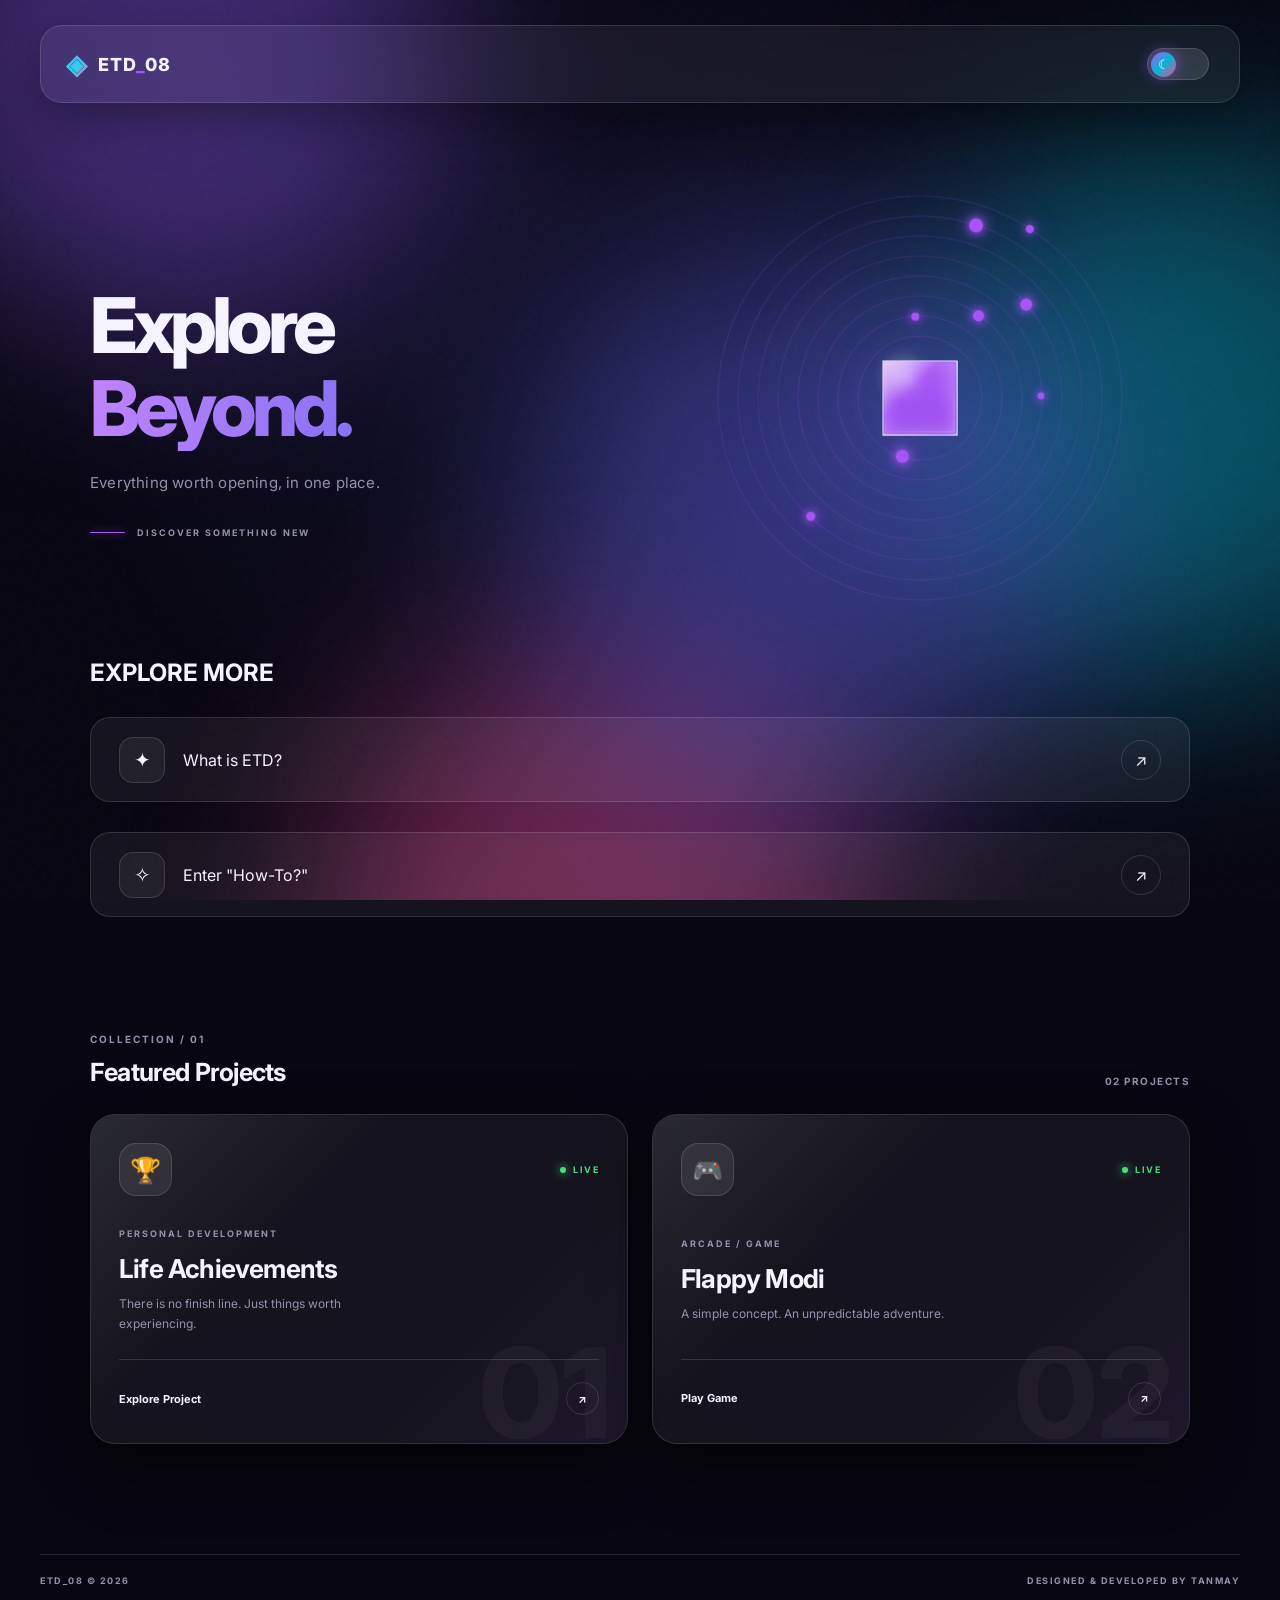
==== commit 11b42812: "Fixed Bug" ====
--- a/Website Link Hub - Desktop version/index.html
+++ b/Website Link Hub - Desktop version/index.html
@@ -6,7 +6,7 @@
     <meta name="viewport" content="width=device-width, initial-scale=1.0">
     <meta name="theme-color" content="#080711">
 
-    <title>ETD_08 — Link Hub</title>
+    <title>ETD_08</title>
 
     <script>
         (() => {
